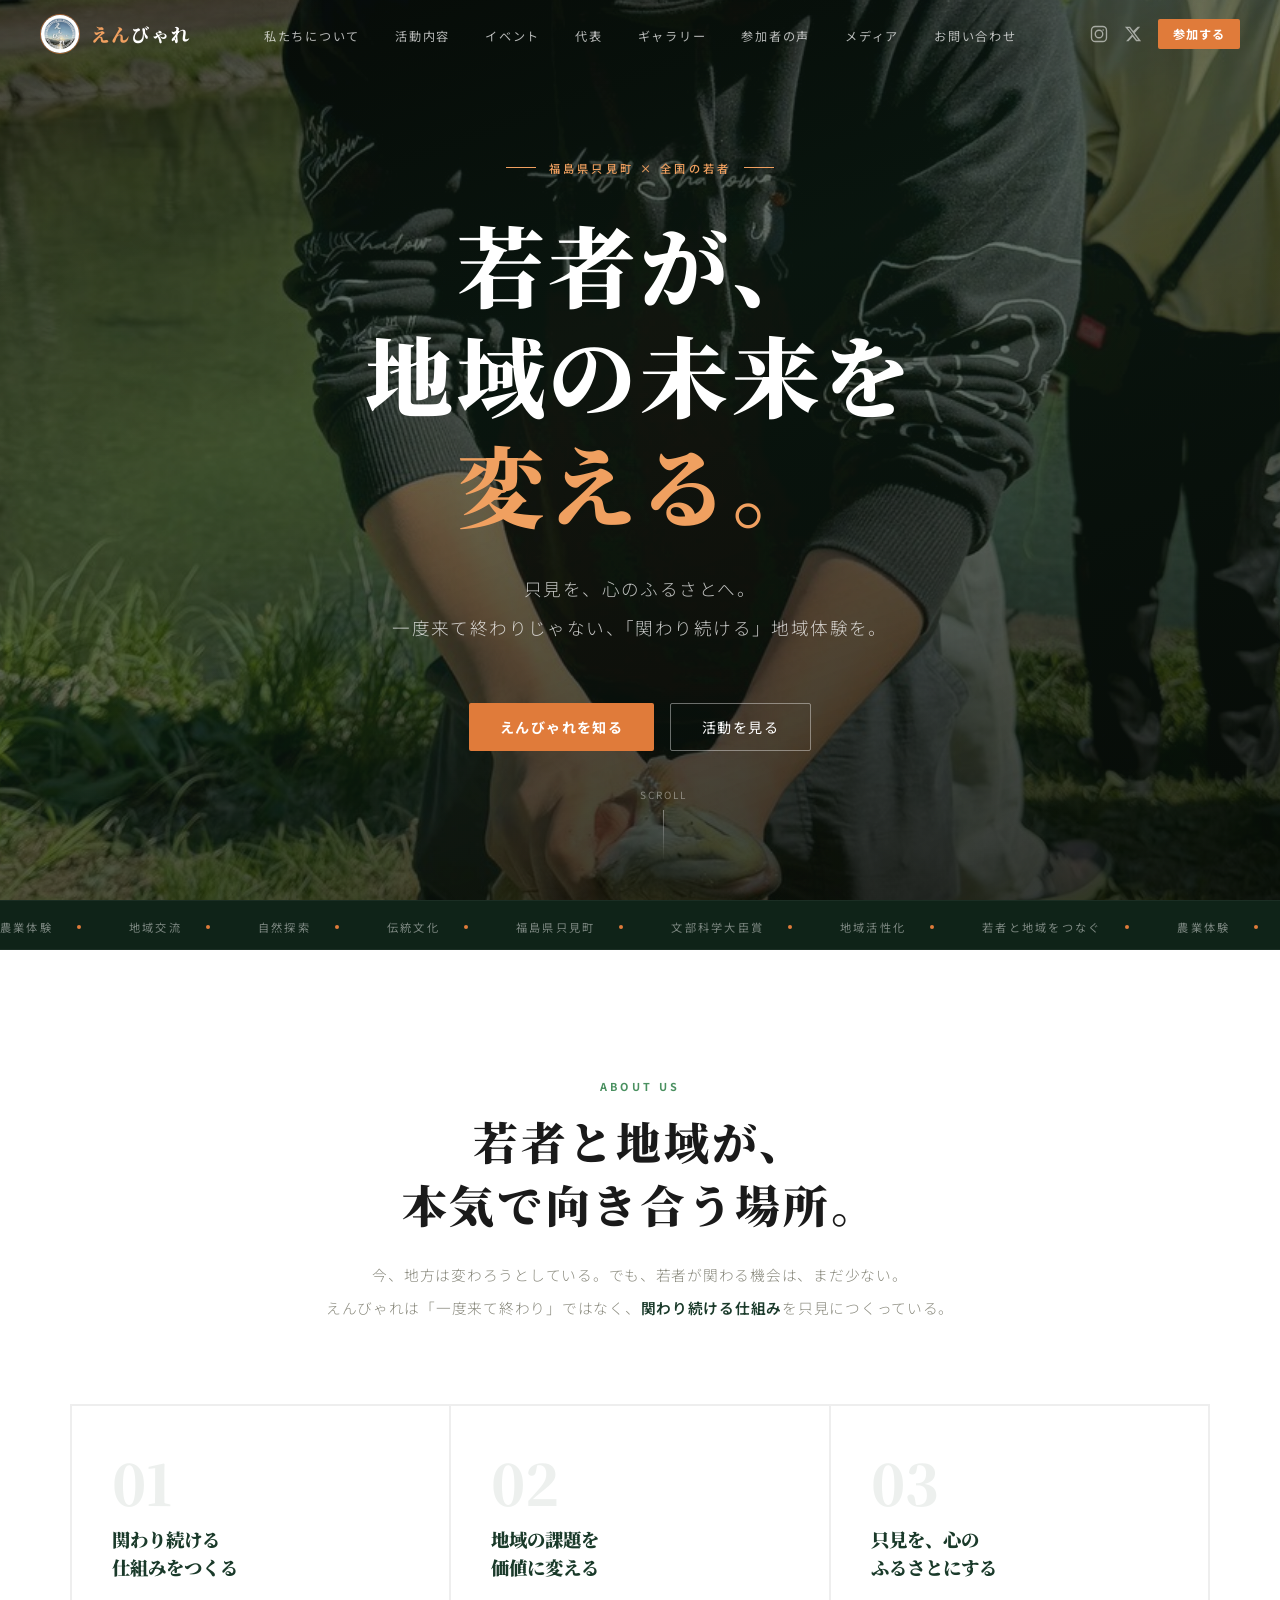
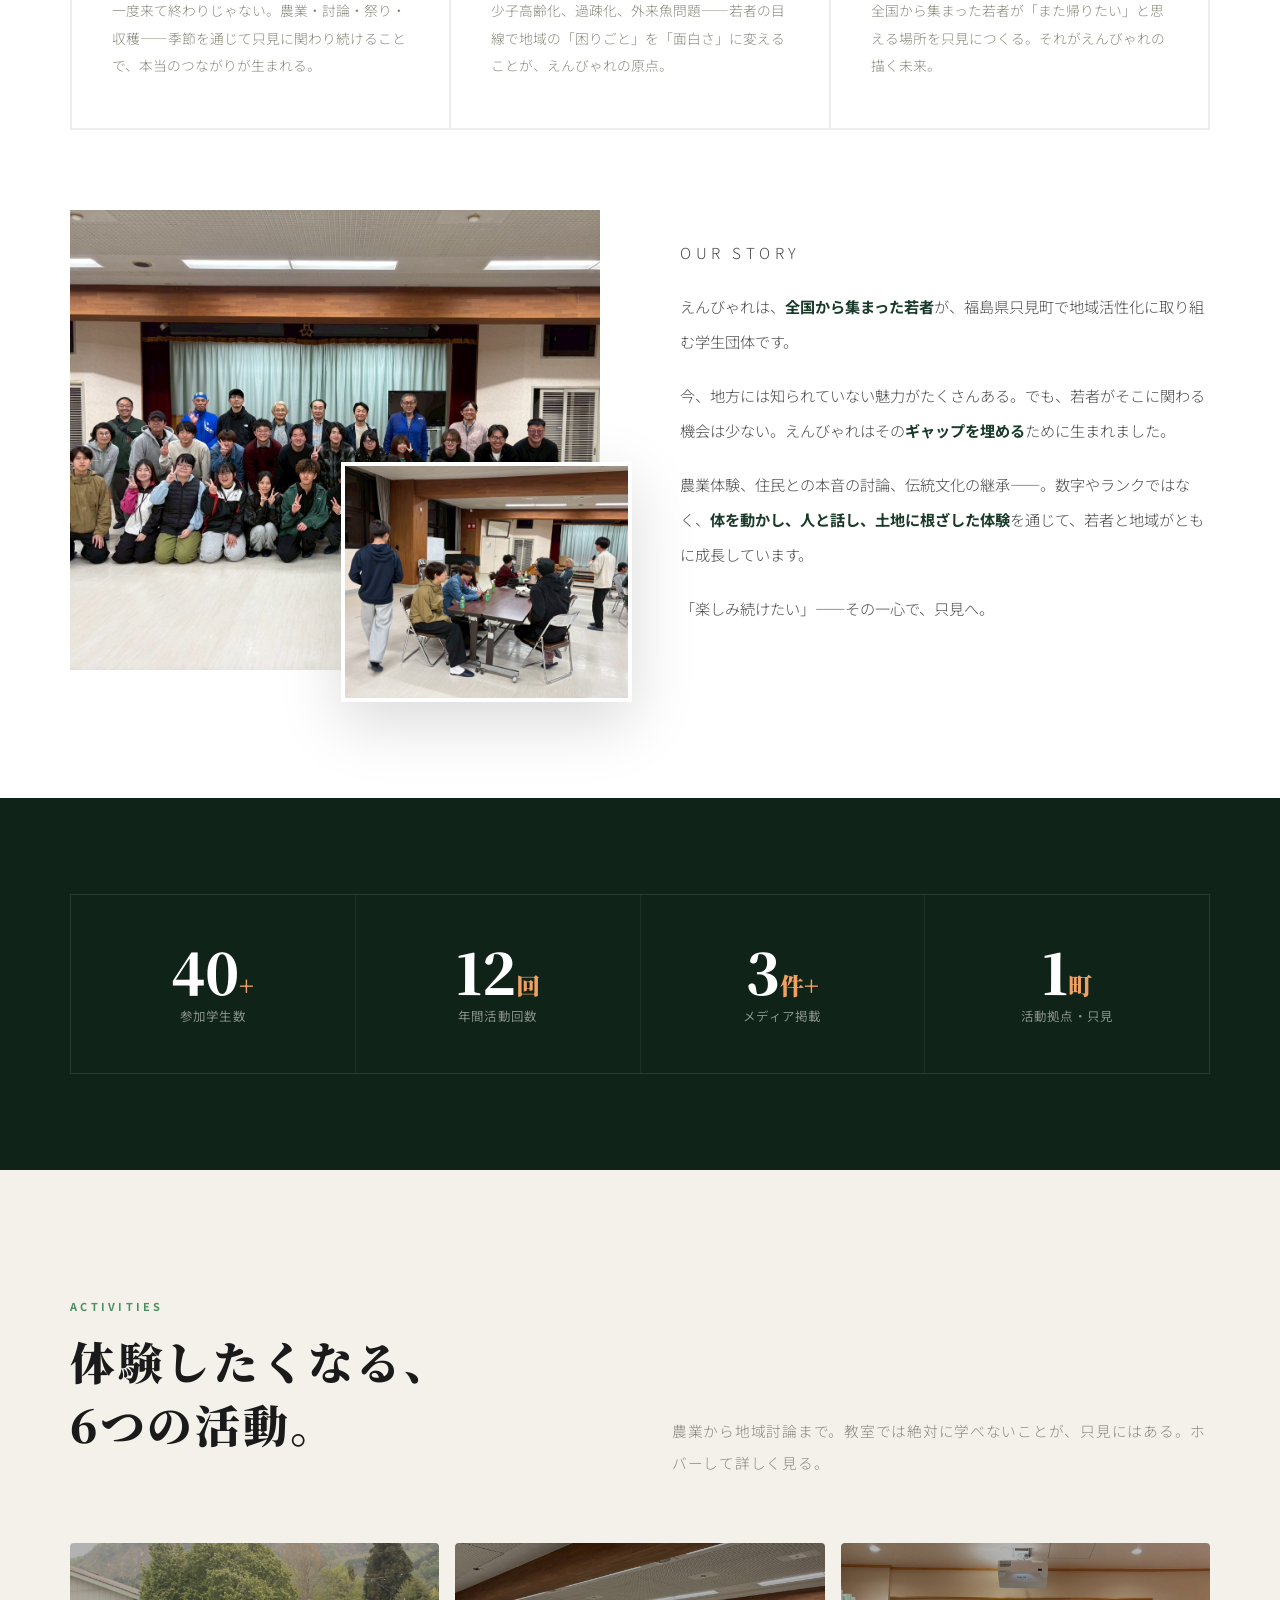
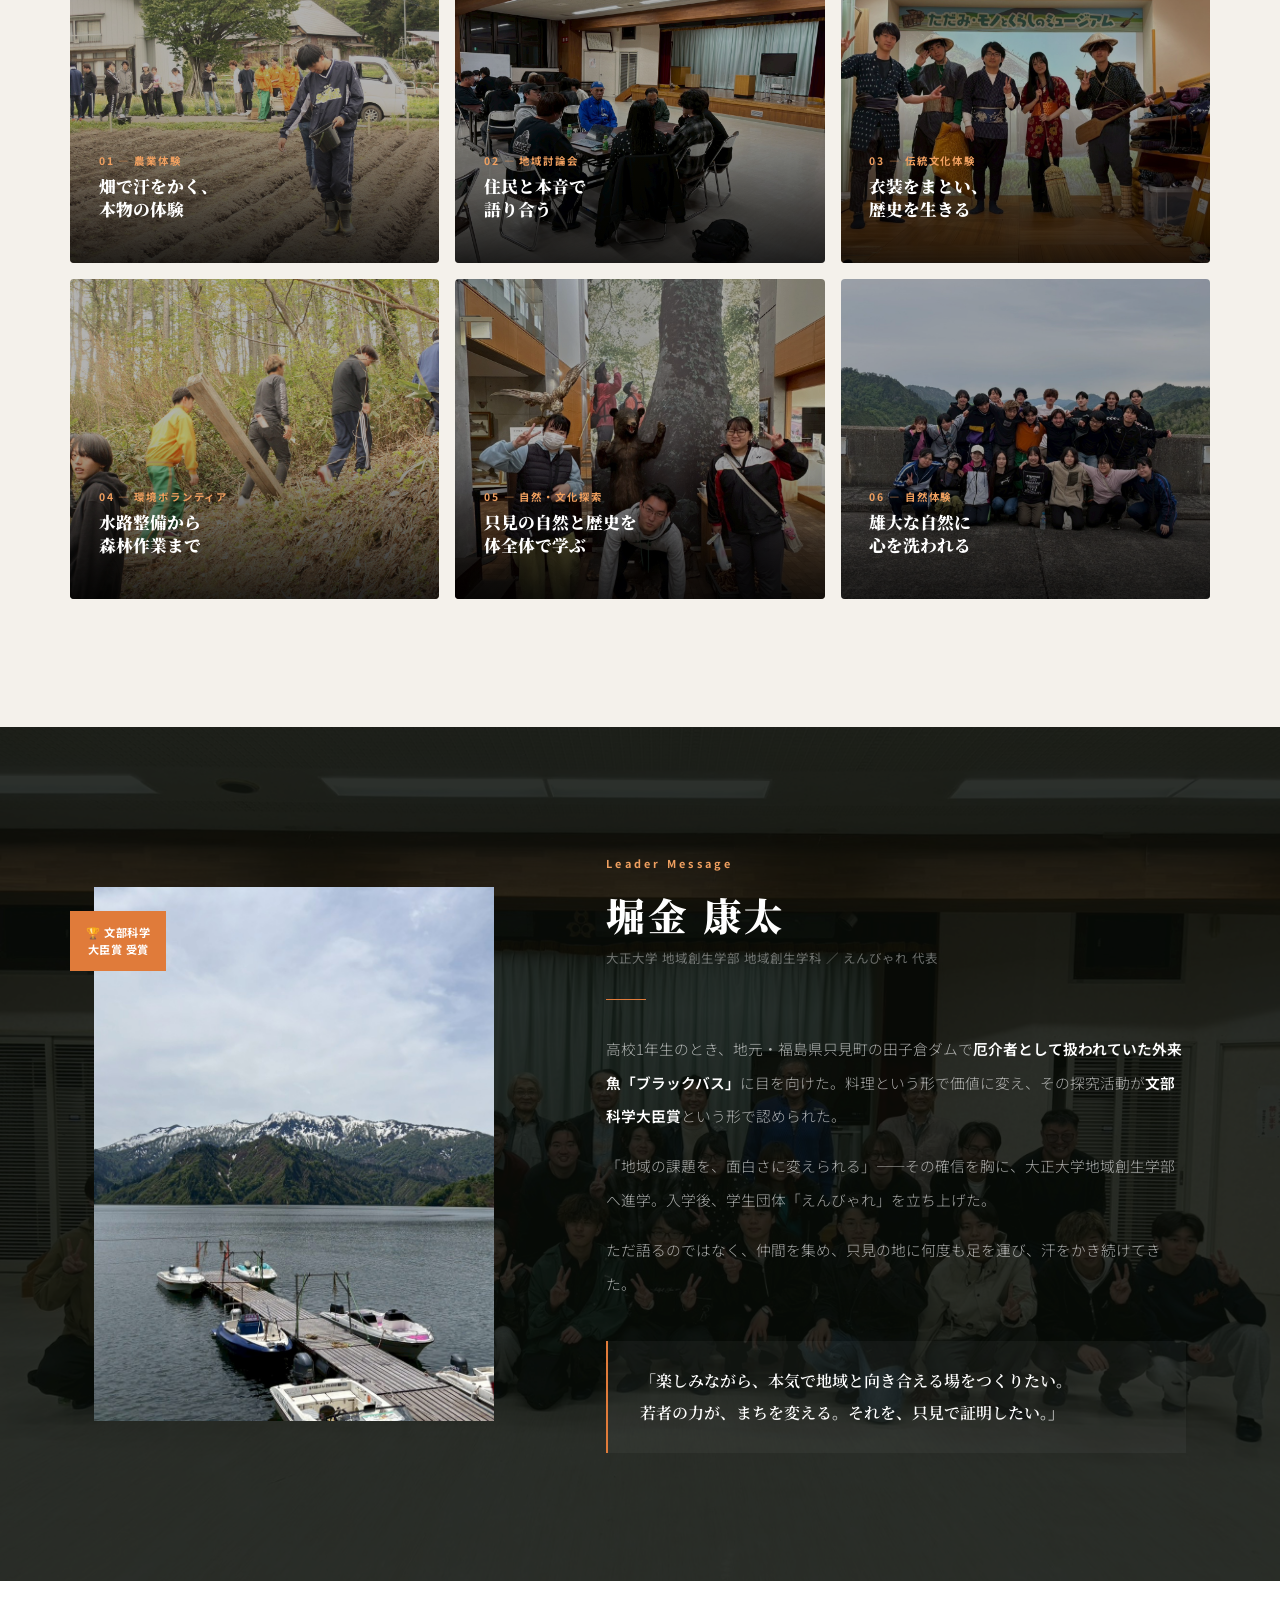
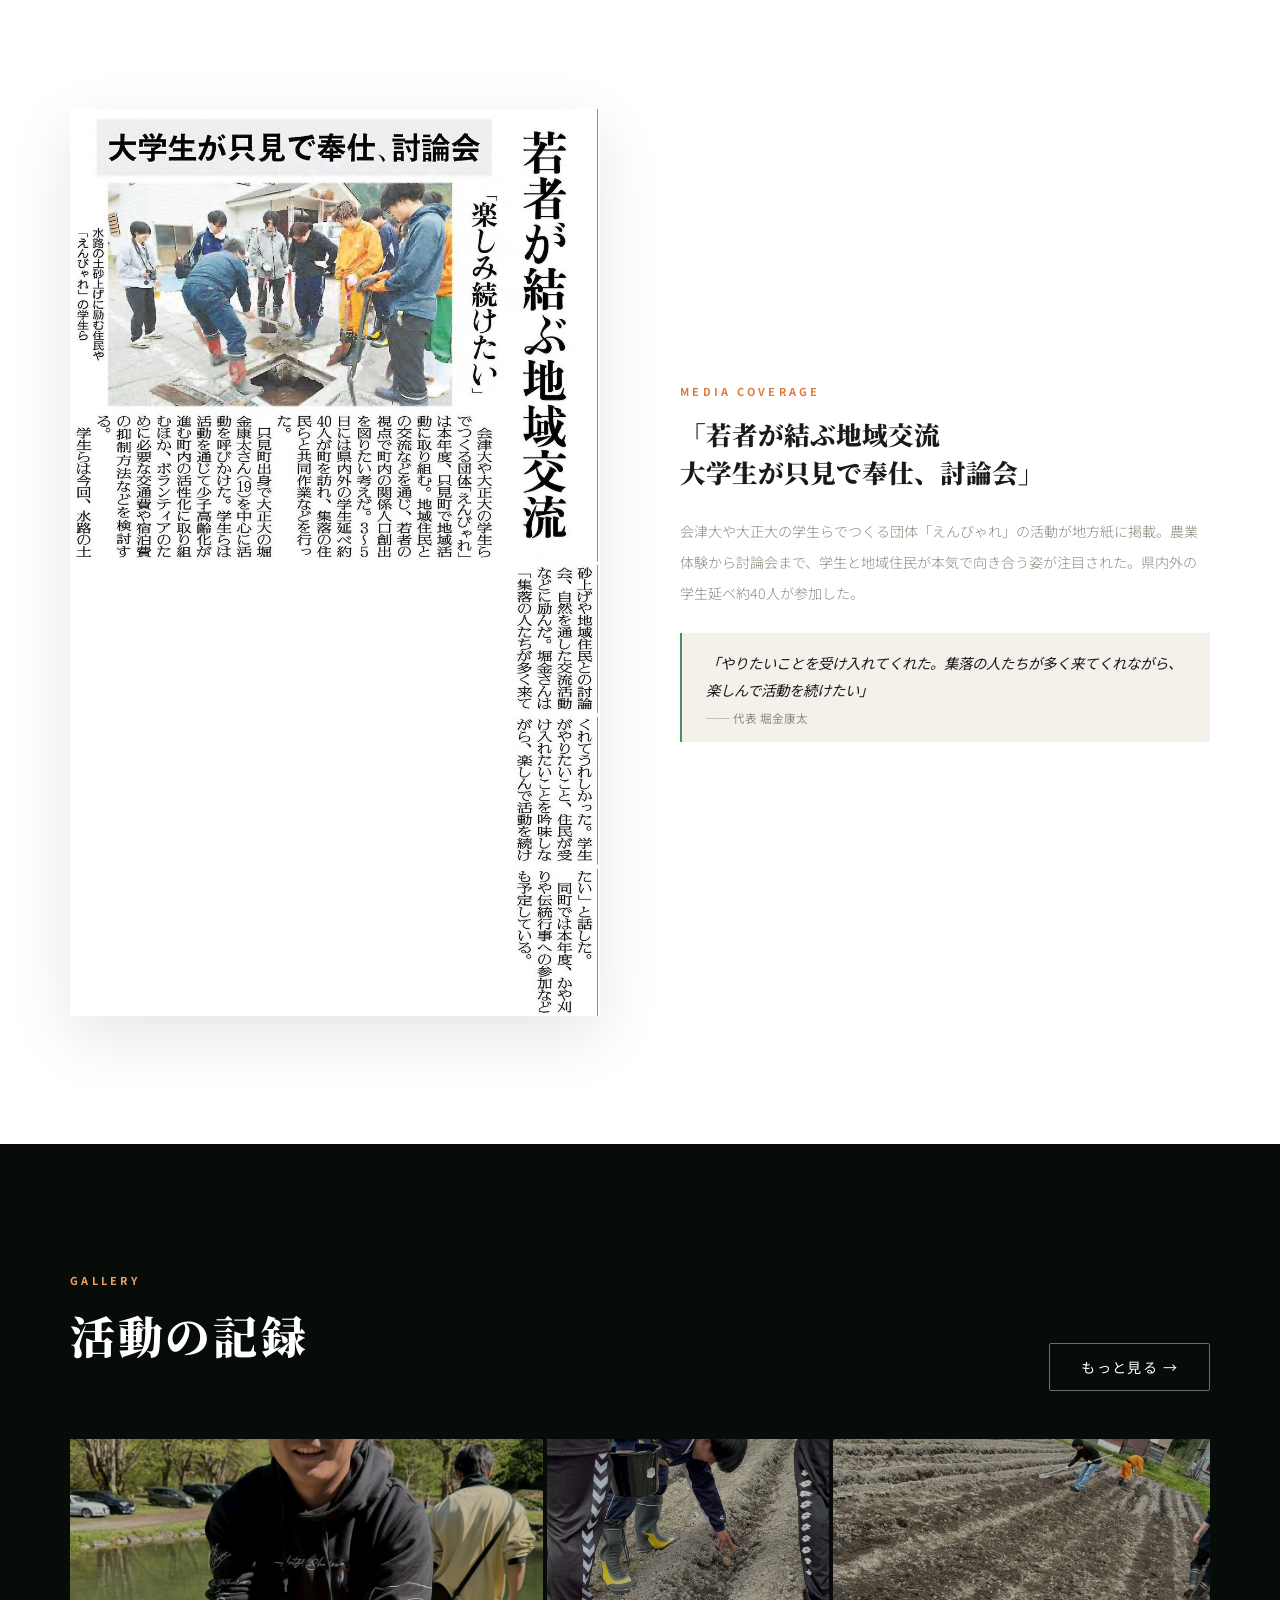
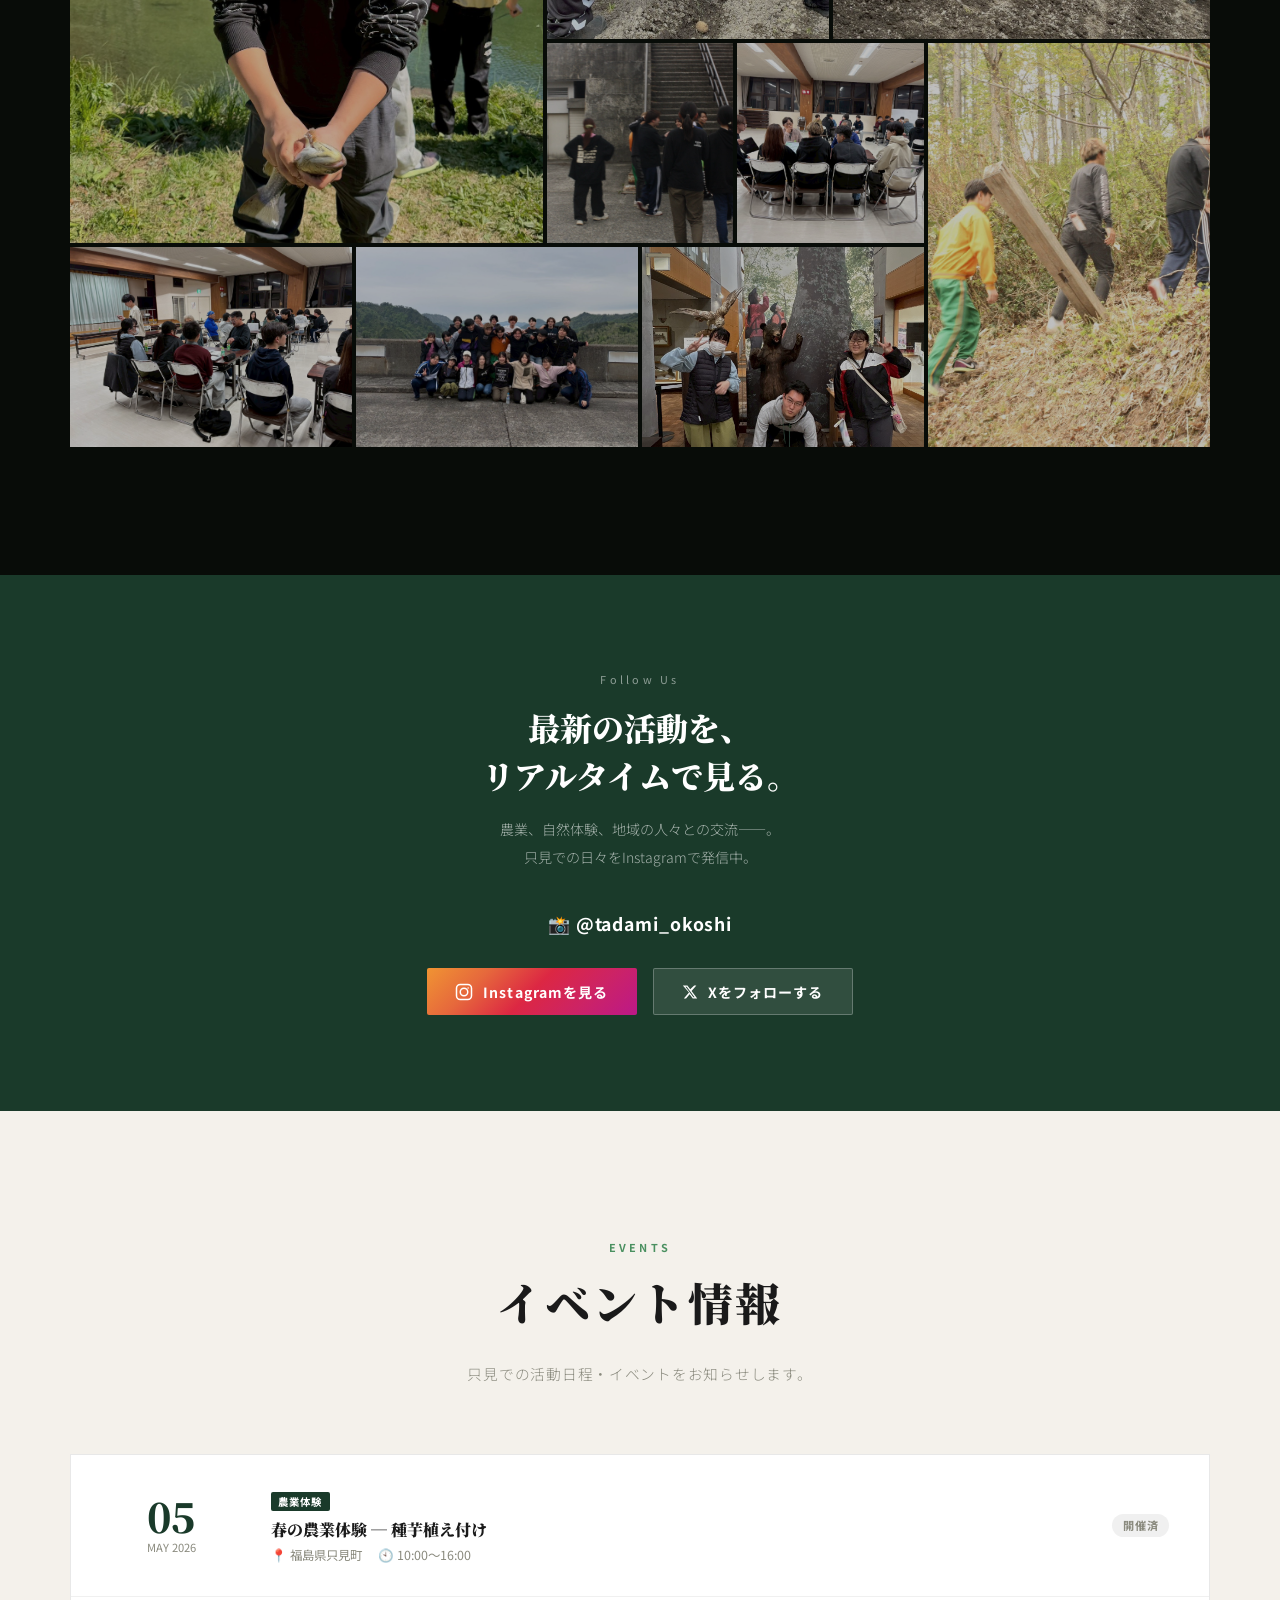
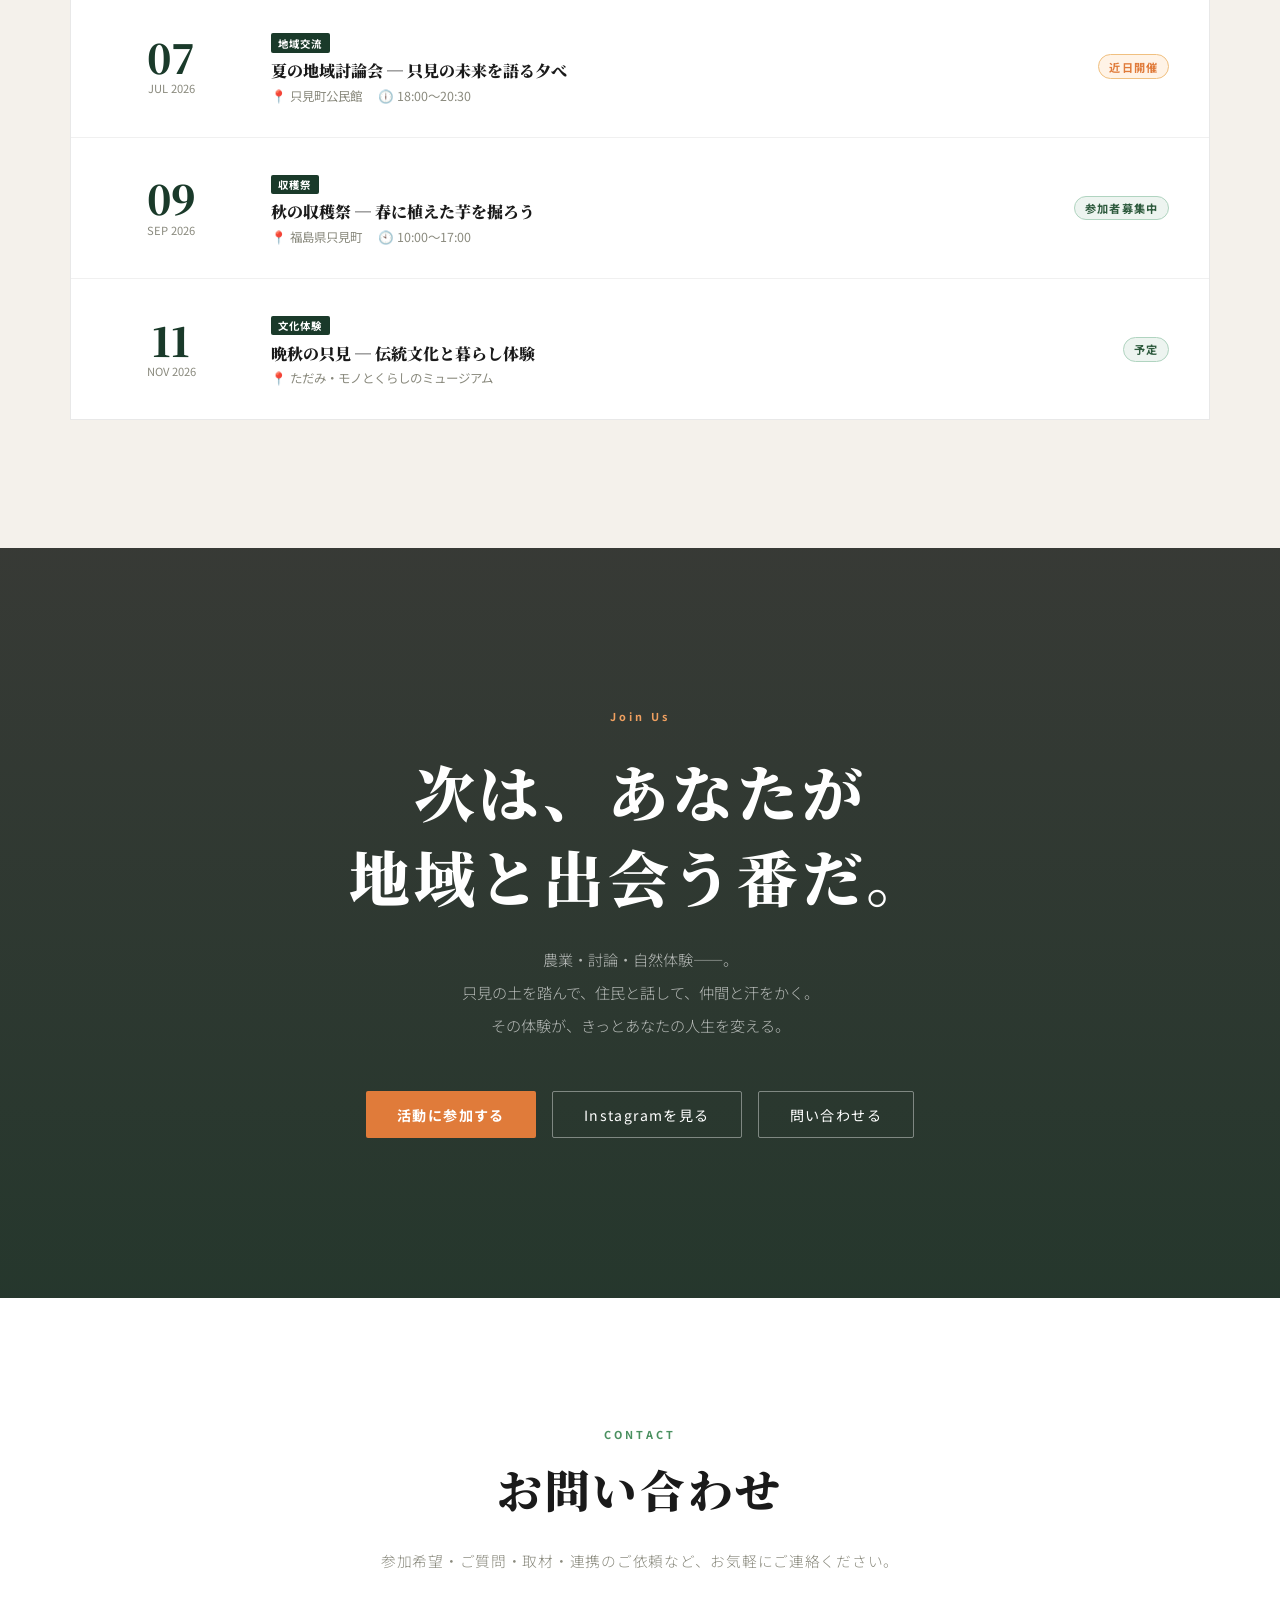
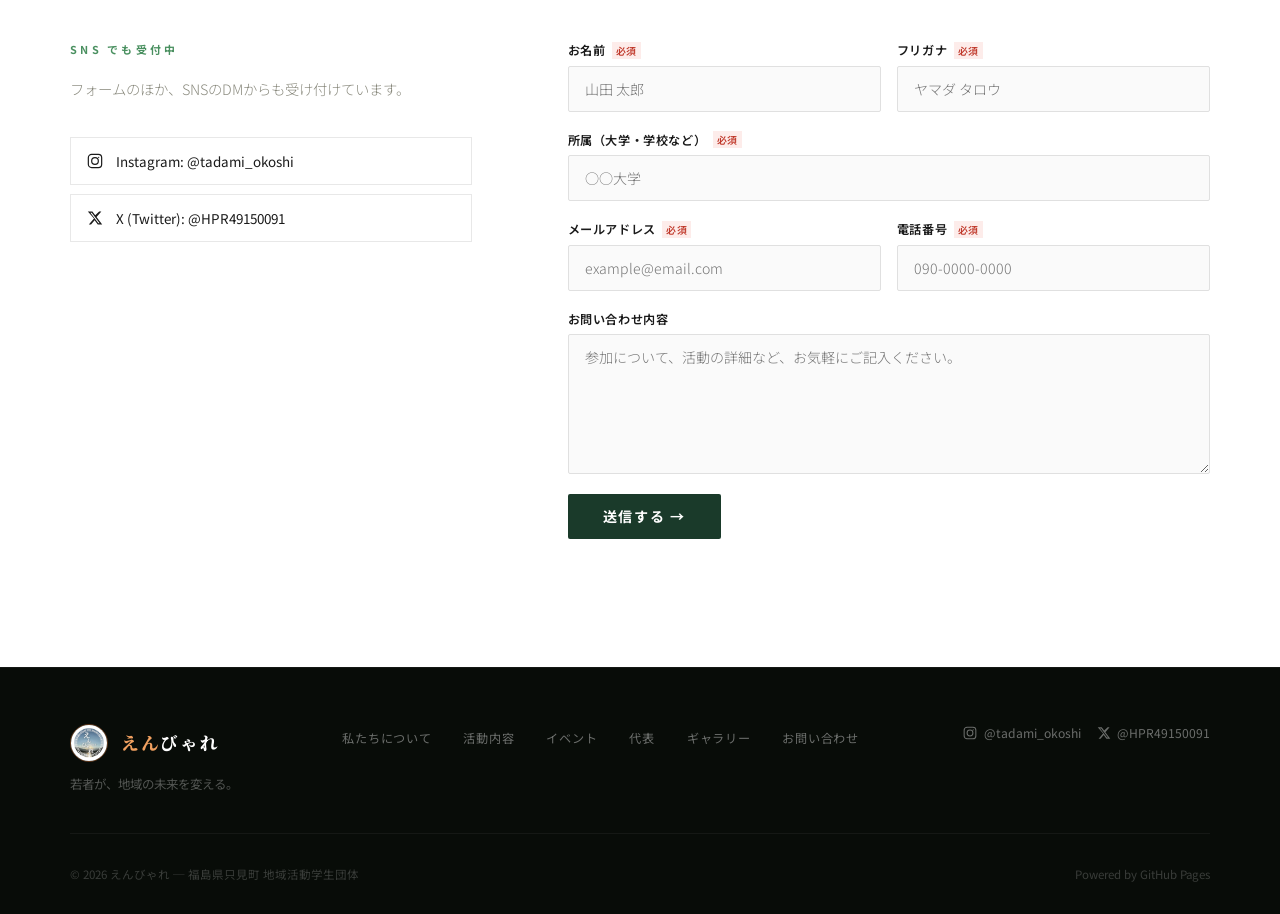
==== index.html @ 688c21b3 "メディアページ追加・活動内容4を13番に変更" ====
<!DOCTYPE html>
<html lang="ja">
<head>
  <meta charset="UTF-8">
  <meta name="viewport" content="width=device-width, initial-scale=1.0">
  <meta name="description" content="えんびゃれ ─ 福島県只見町を舞台に、全国の若者が地域の未来を本気でつくる学生団体。農業体験・地域交流・自然探索。">
  <title>えんびゃれ ─ 若者が、地域の未来を変える。</title>
  <link rel="preconnect" href="https://fonts.googleapis.com">
  <link rel="preconnect" href="https://fonts.gstatic.com" crossorigin>
  <link href="https://fonts.googleapis.com/css2?family=Noto+Serif+JP:wght@400;600;900&family=Noto+Sans+JP:wght@300;400;500;700&display=swap" rel="stylesheet">
  <style>
    *, *::before, *::after { box-sizing: border-box; margin: 0; padding: 0; }

    :root {
      --forest:    #0f2318;
      --green:     #1a3a2a;
      --green-mid: #2d5a3d;
      --green-bright: #4a9060;
      --sunset:    #e07b3a;
      --sunset-light: #f0a060;
      --black:     #080c08;
      --offwhite:  #f4f1eb;
      --white:     #ffffff;
      --ink:       #1a1a1a;
      --muted:     #8a8a7e;
      --border:    rgba(255,255,255,0.1);
    }

    html {
      scroll-behavior: smooth;
      overflow-x: hidden;
    }

    body {
      font-family: 'Noto Sans JP', sans-serif;
      background: var(--offwhite);
      color: var(--ink);
      overflow-x: hidden;
      -webkit-font-smoothing: antialiased;
    }

    ::selection { background: var(--sunset); color: var(--white); }

    /* ── FADE-IN ANIMATIONS ── */
    .reveal {
      opacity: 0;
      transform: translateY(40px);
      transition: opacity 0.8s ease, transform 0.8s ease;
    }

    .reveal.visible {
      opacity: 1;
      transform: translateY(0);
    }

    .reveal-left {
      opacity: 0;
      transform: translateX(-30px);
      transition: opacity 0.9s ease, transform 0.9s ease;
    }

    .reveal-left.visible {
      opacity: 1;
      transform: translateX(0);
    }

    .reveal-right {
      opacity: 0;
      transform: translateX(30px);
      transition: opacity 0.9s ease, transform 0.9s ease;
    }

    .reveal-right.visible {
      opacity: 1;
      transform: translateX(0);
    }

    .delay-1 { transition-delay: 0.1s; }
    .delay-2 { transition-delay: 0.2s; }
    .delay-3 { transition-delay: 0.3s; }
    .delay-4 { transition-delay: 0.4s; }
    .delay-5 { transition-delay: 0.5s; }
    .delay-6 { transition-delay: 0.6s; }

    /* ── NAV ── */
    nav {
      position: fixed;
      top: 0; left: 0; right: 0;
      z-index: 500;
      height: 68px;
      display: flex;
      align-items: center;
      justify-content: space-between;
      padding: 0 2.5rem;
      transition: background 0.4s, backdrop-filter 0.4s;
    }

    nav.scrolled {
      background: rgba(8,12,8,0.92);
      backdrop-filter: blur(20px);
      border-bottom: 1px solid rgba(255,255,255,0.06);
    }

    .nav-brand {
      display: flex;
      align-items: center;
      gap: 0.7rem;
      text-decoration: none;
    }

    .nav-logo-img {
      width: 40px; height: 40px;
      border-radius: 50%;
      object-fit: cover;
      border: 1.5px solid rgba(224,123,58,0.6);
    }

    .nav-brand-name {
      font-family: 'Noto Serif JP', serif;
      font-size: 1.15rem;
      font-weight: 900;
      color: var(--white);
      letter-spacing: 0.1em;
    }

    .nav-brand-name span { color: var(--sunset-light); }

    .nav-menu {
      display: flex;
      gap: 2.2rem;
      list-style: none;
    }

    .nav-menu a {
      font-size: 0.76rem;
      font-weight: 400;
      letter-spacing: 0.14em;
      color: rgba(255,255,255,0.7);
      text-decoration: none;
      transition: color 0.2s;
    }

    .nav-menu a:hover { color: var(--white); }

    .nav-right {
      display: flex;
      align-items: center;
      gap: 1rem;
    }

    .nav-social {
      display: flex;
      align-items: center;
      color: rgba(255,255,255,0.55);
      text-decoration: none;
      transition: color 0.2s;
    }

    .nav-social:hover { color: var(--sunset-light); }
    .nav-social svg { width: 18px; height: 18px; }

    .nav-cta {
      padding: 0.5em 1.2em;
      background: var(--sunset);
      color: var(--white);
      font-size: 0.76rem;
      font-weight: 700;
      letter-spacing: 0.1em;
      text-decoration: none;
      border-radius: 2px;
      transition: background 0.2s;
    }

    .nav-cta:hover { background: var(--sunset-light); }

    /* ── HERO ── */
    .hero {
      position: relative;
      height: 100svh;
      min-height: 700px;
      display: flex;
      align-items: center;
      justify-content: center;
      overflow: hidden;
    }

    .hero-parallax {
      position: absolute;
      inset: -15%;
      background-image: url('images/17.jpg');
      background-size: cover;
      background-position: center;
      will-change: transform;
    }

    .hero-overlay {
      position: absolute;
      inset: 0;
      background: linear-gradient(
        160deg,
        rgba(8,12,8,0.75) 0%,
        rgba(15,35,24,0.6) 40%,
        rgba(8,12,8,0.85) 100%
      );
    }

    .hero-content {
      position: relative;
      z-index: 2;
      text-align: center;
      padding: 0 1.5rem;
      max-width: 900px;
    }

    .hero-eyebrow {
      display: inline-flex;
      align-items: center;
      gap: 0.8rem;
      font-size: 0.7rem;
      font-weight: 500;
      letter-spacing: 0.28em;
      color: var(--sunset-light);
      margin-bottom: 2rem;
      opacity: 0;
      animation: fadeDown 1s ease 0.3s forwards;
    }

    .hero-eyebrow::before, .hero-eyebrow::after {
      content: '';
      width: 30px; height: 1px;
      background: var(--sunset-light);
    }

    .hero-title {
      font-family: 'Noto Serif JP', serif;
      font-size: clamp(2.8rem, 7vw, 5.5rem);
      font-weight: 900;
      color: var(--white);
      line-height: 1.25;
      letter-spacing: 0.04em;
      margin-bottom: 2rem;
      opacity: 0;
      animation: fadeUp 1s ease 0.6s forwards;
    }

    .hero-title .accent {
      color: var(--sunset-light);
      display: block;
    }

    .hero-sub {
      font-size: clamp(0.95rem, 2vw, 1.1rem);
      font-weight: 300;
      color: rgba(255,255,255,0.75);
      line-height: 2.2;
      letter-spacing: 0.08em;
      margin-bottom: 3.5rem;
      opacity: 0;
      animation: fadeUp 1s ease 0.9s forwards;
    }

    .hero-btns {
      display: flex;
      gap: 1rem;
      justify-content: center;
      flex-wrap: wrap;
      opacity: 0;
      animation: fadeUp 1s ease 1.1s forwards;
    }

    .btn-primary {
      display: inline-flex;
      align-items: center;
      gap: 0.5rem;
      padding: 0.9em 2.2em;
      background: var(--sunset);
      color: var(--white);
      font-family: 'Noto Sans JP', sans-serif;
      font-size: 0.88rem;
      font-weight: 700;
      letter-spacing: 0.1em;
      text-decoration: none;
      border-radius: 2px;
      transition: all 0.25s;
    }

    .btn-primary:hover {
      background: var(--sunset-light);
      transform: translateY(-3px);
      box-shadow: 0 8px 30px rgba(224,123,58,0.4);
    }

    .btn-ghost {
      display: inline-flex;
      align-items: center;
      gap: 0.5rem;
      padding: 0.9em 2.2em;
      border: 1px solid rgba(255,255,255,0.4);
      color: var(--white);
      font-family: 'Noto Sans JP', sans-serif;
      font-size: 0.88rem;
      font-weight: 400;
      letter-spacing: 0.1em;
      text-decoration: none;
      border-radius: 2px;
      transition: all 0.25s;
    }

    .btn-ghost:hover {
      border-color: var(--white);
      background: rgba(255,255,255,0.08);
      transform: translateY(-3px);
    }

    .hero-scroll-hint {
      position: absolute;
      bottom: 2.5rem;
      left: 50%;
      transform: translateX(-50%);
      display: flex;
      flex-direction: column;
      align-items: center;
      gap: 0.5rem;
      color: rgba(255,255,255,0.4);
      font-size: 0.62rem;
      letter-spacing: 0.2em;
      opacity: 0;
      animation: fadeUp 1s ease 1.5s forwards;
    }

    .scroll-line {
      width: 1px;
      height: 50px;
      background: linear-gradient(to bottom, rgba(255,255,255,0.4), transparent);
      animation: scrollAnim 2s ease-in-out infinite;
    }

    @keyframes fadeUp {
      from { opacity: 0; transform: translateY(20px); }
      to { opacity: 1; transform: translateY(0); }
    }

    @keyframes fadeDown {
      from { opacity: 0; transform: translateY(-10px); }
      to { opacity: 1; transform: translateY(0); }
    }

    @keyframes scrollAnim {
      0%, 100% { opacity: 0.3; transform: scaleY(0.8); }
      50% { opacity: 1; transform: scaleY(1); }
    }

    /* ── TICKER ── */
    .ticker {
      background: var(--forest);
      border-top: 1px solid rgba(255,255,255,0.05);
      border-bottom: 1px solid rgba(255,255,255,0.05);
      padding: 0.75rem 0;
      overflow: hidden;
      white-space: nowrap;
    }

    .ticker-track {
      display: inline-flex;
      gap: 3rem;
      animation: ticker 30s linear infinite;
    }

    .ticker-item {
      font-size: 0.7rem;
      letter-spacing: 0.2em;
      text-transform: uppercase;
      color: rgba(255,255,255,0.45);
      display: inline-flex;
      align-items: center;
      gap: 1.5rem;
    }

    .ticker-item .dot {
      width: 4px; height: 4px;
      border-radius: 50%;
      background: var(--sunset);
    }

    @keyframes ticker {
      from { transform: translateX(0); }
      to { transform: translateX(-50%); }
    }

    /* ── SECTIONS ── */
    .sec { padding: 8rem 1.5rem; overflow-x: clip; }
    .inner { max-width: 1140px; margin: 0 auto; }

    /* ── ABOUT ── */
    #about { background: var(--white); }

    .about-header {
      text-align: center;
      max-width: 700px;
      margin: 0 auto 5rem;
    }

    .sec-label {
      font-size: 0.68rem;
      font-weight: 700;
      letter-spacing: 0.3em;
      text-transform: uppercase;
      color: var(--green-bright);
      margin-bottom: 1rem;
    }

    .sec-title {
      font-family: 'Noto Serif JP', serif;
      font-size: clamp(1.8rem, 3.5vw, 2.8rem);
      font-weight: 900;
      color: var(--ink);
      line-height: 1.4;
      letter-spacing: 0.06em;
      margin-bottom: 1.5rem;
    }

    .sec-lead {
      font-size: 0.92rem;
      font-weight: 300;
      color: var(--muted);
      line-height: 2.2;
      letter-spacing: 0.05em;
    }

    .about-pillars {
      display: grid;
      grid-template-columns: repeat(3, 1fr);
      gap: 2px;
      background: #eee;
      border: 2px solid #eee;
      margin-bottom: 5rem;
    }

    .pillar {
      background: var(--white);
      padding: 3rem 2.5rem;
      transition: background 0.3s;
    }

    .pillar:hover { background: #fafafa; }

    .pillar-num {
      font-size: 3.5rem;
      font-weight: 900;
      color: rgba(26,58,42,0.08);
      line-height: 1;
      margin-bottom: 1rem;
      font-family: 'Noto Serif JP', serif;
    }

    .pillar-title {
      font-family: 'Noto Serif JP', serif;
      font-size: 1.15rem;
      font-weight: 900;
      color: var(--green);
      margin-bottom: 1rem;
      line-height: 1.5;
    }

    .pillar-body {
      font-size: 0.86rem;
      font-weight: 300;
      color: var(--muted);
      line-height: 2;
    }

    .about-story {
      display: grid;
      grid-template-columns: 1fr 1fr;
      gap: 5rem;
      align-items: center;
    }

    .about-img-wrap {
      position: relative;
    }

    .about-img-main {
      width: 100%;
      height: 460px;
      object-fit: cover;
      display: block;
    }

    .about-img-sub {
      position: absolute;
      bottom: -2rem;
      right: -2rem;
      width: 55%;
      height: 240px;
      object-fit: cover;
      border: 4px solid var(--white);
      box-shadow: 0 20px 60px rgba(0,0,0,0.15);
    }

    .about-text {}

    .about-text p {
      font-size: 0.95rem;
      font-weight: 300;
      color: #4a4a4a;
      line-height: 2.3;
      margin-bottom: 1.2rem;
    }

    .about-text p strong {
      font-weight: 700;
      color: var(--green);
    }

    /* ── STATS ── */
    .stats-section {
      background: var(--forest);
      padding: 6rem 1.5rem;
    }

    .stats-grid {
      max-width: 1140px;
      margin: 0 auto;
      display: grid;
      grid-template-columns: repeat(4, 1fr);
      gap: 1px;
      background: rgba(255,255,255,0.06);
      border: 1px solid rgba(255,255,255,0.06);
    }

    .stat-item {
      background: var(--forest);
      padding: 3rem 2rem;
      text-align: center;
      transition: background 0.3s;
    }

    .stat-item:hover { background: var(--green); }

    .stat-num {
      font-family: 'Noto Serif JP', serif;
      font-size: 3.5rem;
      font-weight: 900;
      color: var(--white);
      line-height: 1;
      margin-bottom: 0.5rem;
    }

    .stat-num .unit {
      font-size: 1.5rem;
      color: var(--sunset-light);
    }

    .stat-label {
      font-size: 0.78rem;
      color: rgba(255,255,255,0.5);
      letter-spacing: 0.1em;
    }

    /* ── ACTIVITIES ── */
    #activities { background: var(--offwhite); }

    .act-header {
      display: grid;
      grid-template-columns: 1fr 1fr;
      gap: 4rem;
      align-items: end;
      margin-bottom: 4rem;
    }

    .act-grid {
      display: grid;
      grid-template-columns: repeat(3, 1fr);
      gap: 1rem;
    }

    .act-card {
      position: relative;
      height: 320px;
      overflow: hidden;
      cursor: pointer;
      border-radius: 4px;
    }

    .act-card img {
      width: 100%; height: 100%;
      object-fit: cover;
      transition: transform 0.6s ease;
      filter: brightness(0.7);
    }

    .act-card:hover img {
      transform: scale(1.08);
      filter: brightness(0.5);
    }

    .act-card-overlay {
      position: absolute;
      inset: 0;
      background: linear-gradient(to top, rgba(0,0,0,0.8) 0%, transparent 50%);
      display: flex;
      flex-direction: column;
      justify-content: flex-end;
      padding: 1.8rem;
    }

    .act-card-tag {
      font-size: 0.65rem;
      font-weight: 700;
      letter-spacing: 0.18em;
      color: var(--sunset-light);
      margin-bottom: 0.4rem;
    }

    .act-card-title {
      font-family: 'Noto Serif JP', serif;
      font-size: 1.05rem;
      font-weight: 900;
      color: var(--white);
      line-height: 1.4;
    }

    .act-card-desc {
      font-size: 0.82rem;
      font-weight: 300;
      color: rgba(255,255,255,0.8);
      line-height: 1.8;
      margin-top: 0.8rem;
      max-height: 0;
      overflow: hidden;
      transition: max-height 0.4s ease, margin 0.4s ease;
    }

    .act-card:hover .act-card-desc {
      max-height: 100px;
    }

    /* ── LEADER ── */
    .leader-section {
      background: var(--black);
      position: relative;
      overflow: hidden;
    }

    .leader-bg {
      position: absolute;
      inset: 0;
      background-image: url('images/7.jpg');
      background-size: cover;
      background-position: center;
      opacity: 0.15;
    }

    .leader-inner {
      position: relative;
      z-index: 2;
      max-width: 1140px;
      margin: 0 auto;
      padding: 8rem 1.5rem;
      display: grid;
      grid-template-columns: 400px 1fr;
      gap: 7rem;
      align-items: center;
    }

    .leader-photo-frame {
      position: relative;
    }

    .leader-photo {
      width: 100%;
      aspect-ratio: 3/4;
      object-fit: cover;
      object-position: center top;
      display: block;
    }

    .leader-photo-accent {
      position: absolute;
      bottom: -1rem;
      right: -1rem;
      width: calc(100% - 2rem);
      height: calc(100% - 2rem);
      border: 1px solid var(--sunset);
      pointer-events: none;
      top: 1rem;
      left: 1rem;
      z-index: -1;
    }

    .leader-award-badge {
      position: absolute;
      top: 1.5rem;
      left: -1.5rem;
      background: var(--sunset);
      color: var(--white);
      padding: 0.8rem 1rem;
      font-size: 0.7rem;
      font-weight: 700;
      letter-spacing: 0.05em;
      line-height: 1.5;
      text-align: center;
    }

    .leader-content {}

    .leader-label {
      font-size: 0.68rem;
      font-weight: 700;
      letter-spacing: 0.3em;
      color: var(--sunset-light);
      margin-bottom: 1rem;
    }

    .leader-name {
      font-family: 'Noto Serif JP', serif;
      font-size: 2.4rem;
      font-weight: 900;
      color: var(--white);
      letter-spacing: 0.1em;
      margin-bottom: 0.4rem;
    }

    .leader-role {
      font-size: 0.78rem;
      color: rgba(255,255,255,0.4);
      letter-spacing: 0.08em;
      margin-bottom: 2rem;
    }

    .leader-divider {
      width: 40px;
      height: 1px;
      background: var(--sunset);
      margin-bottom: 2rem;
    }

    .leader-bio p {
      font-size: 0.92rem;
      font-weight: 300;
      color: rgba(255,255,255,0.65);
      line-height: 2.3;
      margin-bottom: 1rem;
    }

    .leader-bio strong { color: var(--white); font-weight: 600; }

    .leader-quote {
      margin-top: 2.5rem;
      padding: 1.5rem 2rem;
      border-left: 2px solid var(--sunset);
      background: rgba(255,255,255,0.04);
    }

    .leader-quote p {
      font-family: 'Noto Serif JP', serif;
      font-size: 1rem;
      color: var(--white);
      line-height: 2;
      font-weight: 600;
    }

    /* ── MEDIA ── */
    #media { background: var(--white); }

    .media-grid {
      display: grid;
      grid-template-columns: 1fr 1fr;
      gap: 5rem;
      align-items: center;
    }

    .media-img {
      width: 100%;
      display: block;
      box-shadow: 0 20px 60px rgba(0,0,0,0.1);
    }

    .media-label { color: var(--sunset); }

    .media-headline {
      font-family: 'Noto Serif JP', serif;
      font-size: 1.6rem;
      font-weight: 900;
      color: var(--ink);
      line-height: 1.5;
      margin: 1rem 0 1.5rem;
    }

    .media-body {
      font-size: 0.88rem;
      font-weight: 300;
      color: var(--muted);
      line-height: 2.2;
      margin-bottom: 1.5rem;
    }

    .media-pullquote {
      border-left: 2px solid var(--green-bright);
      padding: 1rem 1.5rem;
      background: var(--offwhite);
    }

    .media-pullquote p {
      font-size: 0.9rem;
      color: var(--ink);
      line-height: 1.9;
      font-style: italic;
    }

    .media-pullquote cite {
      font-size: 0.72rem;
      color: var(--muted);
      display: block;
      margin-top: 0.4rem;
      font-style: normal;
    }

    /* ── GALLERY ── */
    .gallery-section { background: var(--black); padding: 8rem 1.5rem; }

    .gallery-head {
      max-width: 1140px;
      margin: 0 auto 3rem;
      display: flex;
      align-items: flex-end;
      justify-content: space-between;
      gap: 2rem;
    }

    .gallery-head .sec-title { color: var(--white); }
    .gallery-head .sec-label { color: var(--sunset-light); }

    .gallery-grid {
      max-width: 1140px;
      margin: 0 auto;
      display: grid;
      grid-template-columns: repeat(12, 1fr);
      grid-template-rows: 200px 200px 200px;
      gap: 4px;
    }

    .gp { overflow: hidden; position: relative; }

    .gp img {
      width: 100%; height: 100%;
      object-fit: cover;
      display: block;
      transition: transform 0.6s ease, filter 0.3s;
      filter: brightness(0.75) saturate(0.9);
    }

    .gp:hover img {
      transform: scale(1.07);
      filter: brightness(0.95) saturate(1.1);
    }

    .gp1 { grid-column: 1/6; grid-row: 1/3; }
    .gp2 { grid-column: 6/9; grid-row: 1/2; }
    .gp3 { grid-column: 9/13; grid-row: 1/2; }
    .gp4 { grid-column: 6/8; grid-row: 2/3; }
    .gp5 { grid-column: 8/10; grid-row: 2/3; }
    .gp6 { grid-column: 10/13; grid-row: 2/4; }
    .gp7 { grid-column: 1/4; grid-row: 3/4; }
    .gp8 { grid-column: 4/7; grid-row: 3/4; }
    .gp9 { grid-column: 7/10; grid-row: 3/4; }

    /* ── SNS ── */
    .sns-section {
      background: var(--green);
      padding: 6rem 1.5rem;
      text-align: center;
    }

    .sns-inner { max-width: 600px; margin: 0 auto; }

    .sns-label {
      font-size: 0.68rem;
      letter-spacing: 0.3em;
      color: rgba(255,255,255,0.5);
      margin-bottom: 1rem;
    }

    .sns-title {
      font-family: 'Noto Serif JP', serif;
      font-size: clamp(1.5rem, 3vw, 2rem);
      font-weight: 900;
      color: var(--white);
      line-height: 1.5;
      margin-bottom: 1rem;
    }

    .sns-sub {
      font-size: 0.88rem;
      font-weight: 300;
      color: rgba(255,255,255,0.6);
      line-height: 2;
      margin-bottom: 2.5rem;
    }

    .sns-handle {
      font-size: 1.1rem;
      font-weight: 700;
      color: var(--white);
      letter-spacing: 0.05em;
      margin-bottom: 2rem;
    }

    .sns-btns {
      display: flex;
      gap: 1rem;
      justify-content: center;
      flex-wrap: wrap;
    }

    .btn-insta {
      display: inline-flex;
      align-items: center;
      gap: 0.6rem;
      padding: 0.9em 2em;
      background: linear-gradient(135deg, #f09433, #e6683c, #dc2743, #cc2366, #bc1888);
      color: var(--white);
      font-size: 0.88rem;
      font-weight: 700;
      letter-spacing: 0.08em;
      text-decoration: none;
      border-radius: 2px;
      transition: all 0.25s;
    }

    .btn-insta:hover { transform: translateY(-3px); box-shadow: 0 8px 24px rgba(0,0,0,0.3); }
    .btn-insta svg { width: 18px; height: 18px; }

    .btn-x {
      display: inline-flex;
      align-items: center;
      gap: 0.6rem;
      padding: 0.9em 2em;
      background: rgba(255,255,255,0.1);
      border: 1px solid rgba(255,255,255,0.25);
      color: var(--white);
      font-size: 0.88rem;
      font-weight: 700;
      letter-spacing: 0.08em;
      text-decoration: none;
      border-radius: 2px;
      transition: all 0.25s;
    }

    .btn-x:hover { background: rgba(255,255,255,0.18); transform: translateY(-3px); }
    .btn-x svg { width: 16px; height: 16px; }

    /* ── EVENTS ── */
    #events { background: var(--offwhite); }

    .event-list {
      background: var(--white);
      border: 1px solid #e8e8e8;
    }

    .event-row {
      display: grid;
      grid-template-columns: 120px 1fr auto;
      align-items: center;
      gap: 2.5rem;
      padding: 2rem 2.5rem;
      border-bottom: 1px solid #f0f0f0;
      transition: background 0.2s;
    }

    .event-row:last-child { border-bottom: none; }
    .event-row:hover { background: #fafafa; }

    .event-date-block { text-align: center; }

    .event-day {
      font-family: 'Noto Serif JP', serif;
      font-size: 2.5rem;
      font-weight: 900;
      color: var(--green);
      line-height: 1;
    }

    .event-month-year {
      font-size: 0.7rem;
      color: var(--muted);
      margin-top: 0.2rem;
    }

    .event-info {}

    .event-tag-badge {
      display: inline-block;
      font-size: 0.65rem;
      font-weight: 700;
      letter-spacing: 0.1em;
      color: var(--white);
      background: var(--green);
      padding: 0.2em 0.7em;
      margin-bottom: 0.4rem;
      border-radius: 2px;
    }

    .event-name {
      font-family: 'Noto Serif JP', serif;
      font-size: 1rem;
      font-weight: 900;
      color: var(--ink);
      margin-bottom: 0.3rem;
    }

    .event-meta {
      font-size: 0.78rem;
      color: var(--muted);
      display: flex;
      gap: 1rem;
      flex-wrap: wrap;
    }

    .event-status {
      font-size: 0.7rem;
      font-weight: 700;
      letter-spacing: 0.1em;
      padding: 0.3em 0.9em;
      border-radius: 20px;
      white-space: nowrap;
    }

    .status-done { background: #f0f0f0; color: var(--muted); }
    .status-soon { background: #fff3e6; color: var(--sunset); border: 1px solid #f0c080; }
    .status-plan { background: #edf4f0; color: var(--green-mid); border: 1px solid #b0d4c0; }

    /* ── CTA ── */
    .cta-section {
      position: relative;
      overflow: hidden;
      padding: 10rem 1.5rem;
      text-align: center;
    }

    .cta-bg {
      position: absolute;
      inset: -10%;
      background-image: url('images/9.jpg');
      background-size: cover;
      background-position: center;
      will-change: transform;
    }

    .cta-overlay {
      position: absolute;
      inset: 0;
      background: linear-gradient(to bottom, rgba(8,12,8,0.8), rgba(15,35,24,0.9));
    }

    .cta-inner {
      position: relative;
      z-index: 2;
      max-width: 700px;
      margin: 0 auto;
    }

    .cta-label {
      font-size: 0.68rem;
      font-weight: 700;
      letter-spacing: 0.3em;
      color: var(--sunset-light);
      margin-bottom: 1.5rem;
    }

    .cta-title {
      font-family: 'Noto Serif JP', serif;
      font-size: clamp(2rem, 5vw, 3.8rem);
      font-weight: 900;
      color: var(--white);
      line-height: 1.4;
      letter-spacing: 0.06em;
      margin-bottom: 1.5rem;
    }

    .cta-sub {
      font-size: 0.95rem;
      font-weight: 300;
      color: rgba(255,255,255,0.65);
      line-height: 2.2;
      margin-bottom: 3rem;
    }

    .cta-btns {
      display: flex;
      gap: 1rem;
      justify-content: center;
      flex-wrap: wrap;
    }

    /* ── CONTACT ── */
    #contact { background: var(--white); }

    .contact-grid {
      display: grid;
      grid-template-columns: 1fr 1.6fr;
      gap: 6rem;
      align-items: start;
    }

    .contact-info-text {
      font-size: 0.9rem;
      font-weight: 300;
      color: var(--muted);
      line-height: 2.2;
      margin-top: 1rem;
      margin-bottom: 2rem;
    }

    .c-social-links { display: flex; flex-direction: column; gap: 0.6rem; }

    .c-social {
      display: flex;
      align-items: center;
      gap: 0.8rem;
      padding: 0.8rem 1rem;
      border: 1px solid #e8e8e8;
      color: var(--ink);
      text-decoration: none;
      font-size: 0.84rem;
      transition: all 0.2s;
    }

    .c-social:hover { border-color: var(--green); color: var(--green); background: #f0f7f3; }
    .c-social svg { width: 16px; height: 16px; flex-shrink: 0; }

    .form-stack { display: flex; flex-direction: column; gap: 1.2rem; }
    .form-row { display: grid; grid-template-columns: 1fr 1fr; gap: 1rem; }

    .field { display: flex; flex-direction: column; gap: 0.4rem; }

    .field-label {
      font-size: 0.76rem;
      font-weight: 600;
      color: var(--ink);
      letter-spacing: 0.05em;
      display: flex;
      align-items: center;
      gap: 0.4rem;
    }

    .req {
      font-size: 0.62rem;
      color: #c0392b;
      background: #fdecea;
      padding: 0.1em 0.4em;
    }

    .field-input, .field-textarea {
      width: 100%;
      padding: 0.75rem 1rem;
      border: 1.5px solid #e0e0e0;
      font-family: 'Noto Sans JP', sans-serif;
      font-size: 0.88rem;
      font-weight: 300;
      color: var(--ink);
      background: #fafafa;
      outline: none;
      transition: border-color 0.15s, background 0.15s;
      border-radius: 2px;
      appearance: none;
    }

    .field-input:focus, .field-textarea:focus {
      border-color: var(--green);
      background: var(--white);
    }

    .field-textarea { height: 140px; resize: vertical; }

    .form-submit {
      align-self: flex-start;
      padding: 0.9em 2.5em;
      background: var(--green);
      color: var(--white);
      font-family: 'Noto Sans JP', sans-serif;
      font-size: 0.88rem;
      font-weight: 700;
      letter-spacing: 0.12em;
      border: none;
      cursor: pointer;
      transition: background 0.2s;
      border-radius: 2px;
    }

    .form-submit:hover { background: var(--green-mid); }

    /* ── FOOTER ── */
    footer {
      background: var(--black);
      border-top: 1px solid rgba(255,255,255,0.05);
      padding: 3.5rem 2.5rem 2rem;
    }

    .footer-top {
      max-width: 1140px;
      margin: 0 auto 2.5rem;
      display: flex;
      align-items: flex-start;
      justify-content: space-between;
      gap: 3rem;
      flex-wrap: wrap;
    }

    .footer-brand-wrap {}

    .footer-brand {
      display: flex;
      align-items: center;
      gap: 0.8rem;
      text-decoration: none;
      margin-bottom: 0.8rem;
    }

    .footer-logo-img {
      width: 38px; height: 38px;
      border-radius: 50%;
      object-fit: cover;
      border: 1px solid rgba(224,123,58,0.4);
    }

    .footer-name {
      font-family: 'Noto Serif JP', serif;
      font-size: 1.1rem;
      font-weight: 900;
      color: var(--white);
      letter-spacing: 0.1em;
    }

    .footer-name span { color: var(--sunset-light); }

    .footer-tagline {
      font-size: 0.78rem;
      color: rgba(255,255,255,0.3);
    }

    .footer-links {
      display: flex;
      gap: 2rem;
      list-style: none;
      flex-wrap: wrap;
    }

    .footer-links a {
      font-size: 0.76rem;
      color: rgba(255,255,255,0.4);
      text-decoration: none;
      letter-spacing: 0.06em;
      transition: color 0.15s;
    }

    .footer-links a:hover { color: var(--sunset-light); }

    .footer-socials { display: flex; gap: 1rem; }

    .footer-social {
      display: flex;
      align-items: center;
      gap: 0.4rem;
      color: rgba(255,255,255,0.4);
      text-decoration: none;
      font-size: 0.76rem;
      transition: color 0.15s;
    }

    .footer-social:hover { color: var(--sunset-light); }
    .footer-social svg { width: 14px; height: 14px; }

    .footer-bottom {
      max-width: 1140px;
      margin: 0 auto;
      padding-top: 2rem;
      border-top: 1px solid rgba(255,255,255,0.05);
      display: flex;
      justify-content: space-between;
      align-items: center;
      gap: 1rem;
      flex-wrap: wrap;
    }

    .footer-copy { font-size: 0.72rem; color: rgba(255,255,255,0.2); }

    /* ── RESPONSIVE ── */
    @media (max-width: 1024px) {
      .about-story { grid-template-columns: 1fr; gap: 3rem; }
      .about-img-sub { display: none; }
      .about-img-main { height: 300px; }
      .stats-grid { grid-template-columns: repeat(2, 1fr); }
      .act-grid { grid-template-columns: 1fr 1fr; }
      .leader-inner { grid-template-columns: 1fr; gap: 3rem; padding: 5rem 1.5rem; }
      .leader-photo { max-width: 320px; aspect-ratio: auto; height: 380px; }
      .media-grid { grid-template-columns: 1fr; gap: 3rem; }
      .contact-grid { grid-template-columns: 1fr; gap: 3rem; }
      .gallery-grid { grid-template-columns: repeat(2, 1fr); grid-template-rows: auto; }
      .gp1,.gp2,.gp3,.gp4,.gp5,.gp6,.gp7,.gp8,.gp9 { grid-column: auto; grid-row: auto; height: 220px; }
      .about-pillars { grid-template-columns: 1fr; }
    }

    @media (max-width: 768px) {
      nav { padding: 0 1.2rem; }
      .nav-menu { display: none; }
      .sec { padding: 5rem 1.2rem; }
      .gallery-section { padding: 5rem 1.2rem; }
      .stats-grid { grid-template-columns: repeat(2, 1fr); }
      .act-grid { grid-template-columns: 1fr; }
      .act-header { grid-template-columns: 1fr; }
      .event-row { grid-template-columns: 80px 1fr; gap: 1.2rem; }
      .event-status { display: none; }
      .form-row { grid-template-columns: 1fr; }
      .footer-top { flex-direction: column; gap: 2rem; }
      .footer-links { gap: 1.2rem; }
      .cta-section { padding: 7rem 1.2rem; }
    }
  </style>
</head>
<body>

<!-- ── NAV ── -->
<nav id="nav">
  <a href="#" class="nav-brand">
    <img src="logo.png" alt="えんびゃれ ロゴ" class="nav-logo-img" onerror="this.style.display='none'">
    <span class="nav-brand-name"><span>えん</span>びゃれ</span>
  </a>
  <ul class="nav-menu">
    <li><a href="#about">私たちについて</a></li>
    <li><a href="#activities">活動内容</a></li>
    <li><a href="#events">イベント</a></li>
    <li><a href="#leader">代表</a></li>
    <li><a href="#gallery">ギャラリー</a></li>
    <li><a href="voices.html">参加者の声</a></li>
    <li><a href="media.html">メディア</a></li>
    <li><a href="#contact">お問い合わせ</a></li>
  </ul>
  <div class="nav-right">
    <a href="https://www.instagram.com/tadami_okoshi/" target="_blank" class="nav-social">
      <svg viewBox="0 0 24 24" fill="none" stroke="currentColor" stroke-width="1.8" stroke-linecap="round" stroke-linejoin="round"><rect x="2" y="2" width="20" height="20" rx="5"/><circle cx="12" cy="12" r="5"/><circle cx="17.5" cy="6.5" r="1" fill="currentColor" stroke="none"/></svg>
    </a>
    <a href="https://x.com/HPR49150091" target="_blank" class="nav-social">
      <svg viewBox="0 0 24 24" fill="currentColor"><path d="M18.244 2.25h3.308l-7.227 8.26 8.502 11.24H16.17l-4.714-6.231-5.401 6.231H2.746l7.73-8.835L1.254 2.25H8.08l4.253 5.622 5.911-5.622Zm-1.161 17.52h1.833L7.084 4.126H5.117z"/></svg>
    </a>
    <a href="#contact" class="nav-cta">参加する</a>
  </div>
</nav>

<!-- ── HERO ── -->
<section class="hero">
  <div class="hero-parallax" id="heroParallax"></div>
  <div class="hero-overlay"></div>
  <div class="hero-content">
    <div class="hero-eyebrow">福島県只見町 × 全国の若者</div>
    <h1 class="hero-title">
      若者が、<br>地域の未来を<br><span class="accent">変える。</span>
    </h1>
    <p class="hero-sub">
      只見を、心のふるさとへ。<br>
      一度来て終わりじゃない、「関わり続ける」地域体験を。
    </p>
    <div class="hero-btns">
      <a href="#about" class="btn-primary">えんびゃれを知る</a>
      <a href="#activities" class="btn-ghost">活動を見る</a>
    </div>
  </div>
  <div class="hero-scroll-hint">
    <span>SCROLL</span>
    <div class="scroll-line"></div>
  </div>
</section>

<!-- ── TICKER ── -->
<div class="ticker">
  <div class="ticker-track">
    <span class="ticker-item">農業体験 <span class="dot"></span></span>
    <span class="ticker-item">地域交流 <span class="dot"></span></span>
    <span class="ticker-item">自然探索 <span class="dot"></span></span>
    <span class="ticker-item">伝統文化 <span class="dot"></span></span>
    <span class="ticker-item">福島県只見町 <span class="dot"></span></span>
    <span class="ticker-item">文部科学大臣賞 <span class="dot"></span></span>
    <span class="ticker-item">地域活性化 <span class="dot"></span></span>
    <span class="ticker-item">若者と地域をつなぐ <span class="dot"></span></span>
    <span class="ticker-item">農業体験 <span class="dot"></span></span>
    <span class="ticker-item">地域交流 <span class="dot"></span></span>
    <span class="ticker-item">自然探索 <span class="dot"></span></span>
    <span class="ticker-item">伝統文化 <span class="dot"></span></span>
    <span class="ticker-item">福島県只見町 <span class="dot"></span></span>
    <span class="ticker-item">文部科学大臣賞 <span class="dot"></span></span>
    <span class="ticker-item">地域活性化 <span class="dot"></span></span>
    <span class="ticker-item">若者と地域をつなぐ <span class="dot"></span></span>
  </div>
</div>

<!-- ── ABOUT ── -->
<section class="sec" id="about">
  <div class="inner">
    <div class="about-header reveal">
      <p class="sec-label">About Us</p>
      <h2 class="sec-title">若者と地域が、<br>本気で向き合う場所。</h2>
      <p class="sec-lead">今、地方は変わろうとしている。でも、若者が関わる機会は、まだ少ない。<br>えんびゃれは「一度来て終わり」ではなく、<strong style="color:var(--green);font-weight:600;">関わり続ける仕組み</strong>を只見につくっている。</p>
    </div>
    <div class="about-pillars">
      <div class="pillar reveal delay-1">
        <div class="pillar-num">01</div>
        <h3 class="pillar-title">関わり続ける<br>仕組みをつくる</h3>
        <p class="pillar-body">一度来て終わりじゃない。農業・討論・祭り・収穫——季節を通じて只見に関わり続けることで、本当のつながりが生まれる。</p>
      </div>
      <div class="pillar reveal delay-2">
        <div class="pillar-num">02</div>
        <h3 class="pillar-title">地域の課題を<br>価値に変える</h3>
        <p class="pillar-body">少子高齢化、過疎化、外来魚問題——若者の目線で地域の「困りごと」を「面白さ」に変えることが、えんびゃれの原点。</p>
      </div>
      <div class="pillar reveal delay-3">
        <div class="pillar-num">03</div>
        <h3 class="pillar-title">只見を、心の<br>ふるさとにする</h3>
        <p class="pillar-body">全国から集まった若者が「また帰りたい」と思える場所を只見につくる。それがえんびゃれの描く未来。</p>
      </div>
    </div>
    <div class="about-story">
      <div class="about-img-wrap reveal-left">
        <img src="images/7.jpg" alt="学生と地域住民" class="about-img-main">
        <img src="images/5.jpg" alt="伝統文化体験" class="about-img-sub">
      </div>
      <div class="about-text reveal-right">
        <p class="sec-label">Our Story</p>
        <p>えんびゃれは、<strong>全国から集まった若者</strong>が、福島県只見町で地域活性化に取り組む学生団体です。</p>
        <p>今、地方には知られていない魅力がたくさんある。でも、若者がそこに関わる機会は少ない。えんびゃれはその<strong>ギャップを埋める</strong>ために生まれました。</p>
        <p>農業体験、住民との本音の討論、伝統文化の継承——。数字やランクではなく、<strong>体を動かし、人と話し、土地に根ざした体験</strong>を通じて、若者と地域がともに成長しています。</p>
        <p>「楽しみ続けたい」——その一心で、只見へ。</p>
      </div>
    </div>
  </div>
</section>

<!-- ── STATS ── -->
<div class="stats-section">
  <div class="stats-grid">
    <div class="stat-item reveal">
      <div class="stat-num"><span class="count" data-target="40">0</span><span class="unit">+</span></div>
      <div class="stat-label">参加学生数</div>
    </div>
    <div class="stat-item reveal delay-1">
      <div class="stat-num"><span class="count" data-target="12">0</span><span class="unit">回</span></div>
      <div class="stat-label">年間活動回数</div>
    </div>
    <div class="stat-item reveal delay-2">
      <div class="stat-num"><span class="count" data-target="3">0</span><span class="unit">件+</span></div>
      <div class="stat-label">メディア掲載</div>
    </div>
    <div class="stat-item reveal delay-3">
      <div class="stat-num"><span class="count" data-target="1">0</span><span class="unit">町</span></div>
      <div class="stat-label">活動拠点・只見</div>
    </div>
  </div>
</div>

<!-- ── ACTIVITIES ── -->
<section class="sec" id="activities">
  <div class="inner">
    <div class="act-header">
      <div class="reveal">
        <p class="sec-label">Activities</p>
        <h2 class="sec-title">体験したくなる、<br>6つの活動。</h2>
      </div>
      <p class="sec-lead reveal delay-2">農業から地域討論まで。教室では絶対に学べないことが、只見にはある。ホバーして詳しく見る。</p>
    </div>
    <div class="act-grid">
      <div class="act-card reveal delay-1">
        <img src="images/14.jpg" alt="農業体験">
        <div class="act-card-overlay">
          <div class="act-card-tag">01 — 農業体験</div>
          <div class="act-card-title">畑で汗をかく、<br>本物の体験</div>
          <div class="act-card-desc">種芋の植え付けから農地整備まで。地域の農家さんと一緒に農作業を体験。都市では味わえない自然との対話がここにある。</div>
        </div>
      </div>
      <div class="act-card reveal delay-2">
        <img src="images/6.jpg" alt="地域討論会">
        <div class="act-card-overlay">
          <div class="act-card-tag">02 — 地域討論会</div>
          <div class="act-card-title">住民と本音で<br>語り合う</div>
          <div class="act-card-desc">少子高齢化・移住促進・地域課題など、住民と膝を交えた討論会を実施。学生の発想で地域の未来を一緒に考える。</div>
        </div>
      </div>
      <div class="act-card reveal delay-3">
        <img src="images/10.jpg" alt="伝統文化体験">
        <div class="act-card-overlay">
          <div class="act-card-tag">03 — 伝統文化体験</div>
          <div class="act-card-title">衣装をまとい、<br>歴史を生きる</div>
          <div class="act-card-desc">只見の伝統的な衣装や道具に実際に触れ、かつての暮らしを体験。地域のアイデンティティを次の世代へ。</div>
        </div>
      </div>
      <div class="act-card reveal delay-1">
        <img src="images/13.jpg" alt="環境ボランティア">
        <div class="act-card-overlay">
          <div class="act-card-tag">04 — 環境ボランティア</div>
          <div class="act-card-title">水路整備から<br>森林作業まで</div>
          <div class="act-card-desc">水路の土砂上げや森林整備など、地域に必要な労働力を学生が担う。住民の「ありがとう」が最高の報酬。</div>
        </div>
      </div>
      <div class="act-card reveal delay-2">
        <img src="images/8.jpg" alt="自然・文化探索">
        <div class="act-card-overlay">
          <div class="act-card-tag">05 — 自然・文化探索</div>
          <div class="act-card-title">只見の自然と歴史を<br>体全体で学ぶ</div>
          <div class="act-card-desc">ミュージアム訪問や湖での体験活動を通じて、只見の豊かな自然・文化を深く知る。</div>
        </div>
      </div>
      <div class="act-card reveal delay-3">
        <img src="images/16.jpg" alt="自然体験">
        <div class="act-card-overlay">
          <div class="act-card-tag">06 — 自然体験</div>
          <div class="act-card-title">雄大な自然に<br>心を洗われる</div>
          <div class="act-card-desc">釣りや湖畔散策、雪遊び——。国内有数の豪雪地帯・只見の大自然の中で仲間との絆を深める。</div>
        </div>
      </div>
    </div>
  </div>
</section>

<!-- ── LEADER ── -->
<section class="leader-section" id="leader">
  <div class="leader-bg"></div>
  <div class="leader-inner">
    <div class="leader-photo-frame reveal-left">
      <img src="images/leader.jpg" alt="代表 堀金康太" class="leader-photo">
      <div class="leader-photo-accent"></div>
      <div class="leader-award-badge">🏆 文部科学<br>大臣賞 受賞</div>
    </div>
    <div class="leader-content reveal-right">
      <p class="leader-label">Leader Message</p>
      <h2 class="leader-name">堀金 康太</h2>
      <p class="leader-role">大正大学 地域創生学部 地域創生学科 ／ えんびゃれ 代表</p>
      <div class="leader-divider"></div>
      <div class="leader-bio">
        <p>高校1年生のとき、地元・福島県只見町の田子倉ダムで<strong>厄介者として扱われていた外来魚「ブラックバス」</strong>に目を向けた。料理という形で価値に変え、その探究活動が<strong>文部科学大臣賞</strong>という形で認められた。</p>
        <p>「地域の課題を、面白さに変えられる」——その確信を胸に、大正大学地域創生学部へ進学。入学後、学生団体「えんびゃれ」を立ち上げた。</p>
        <p>ただ語るのではなく、仲間を集め、只見の地に何度も足を運び、汗をかき続けてきた。</p>
      </div>
      <div class="leader-quote">
        <p>「楽しみながら、本気で地域と向き合える場をつくりたい。<br>若者の力が、まちを変える。それを、只見で証明したい。」</p>
      </div>
    </div>
  </div>
</section>

<!-- ── MEDIA ── -->
<section class="sec" id="media">
  <div class="inner">
    <div class="media-grid">
      <div class="reveal-left">
        <img src="images/1.jpg" alt="新聞記事" class="media-img">
      </div>
      <div class="reveal-right">
        <p class="sec-label media-label">Media Coverage</p>
        <h3 class="media-headline">「若者が結ぶ地域交流<br>大学生が只見で奉仕、討論会」</h3>
        <p class="media-body">会津大や大正大の学生らでつくる団体「えんびゃれ」の活動が地方紙に掲載。農業体験から討論会まで、学生と地域住民が本気で向き合う姿が注目された。県内外の学生延べ約40人が参加した。</p>
        <div class="media-pullquote">
          <p>「やりたいことを受け入れてくれた。集落の人たちが多く来てくれながら、楽しんで活動を続けたい」</p>
          <cite>── 代表 堀金康太</cite>
        </div>
      </div>
    </div>
  </div>
</section>

<!-- ── GALLERY ── -->
<div class="gallery-section" id="gallery">
  <div class="gallery-head reveal">
    <div>
      <p class="sec-label">Gallery</p>
      <h2 class="sec-title" style="color:var(--white);">活動の記録</h2>
    </div>
    <a href="https://www.instagram.com/tadami_okoshi/" target="_blank" class="btn-ghost" style="flex-shrink:0;">もっと見る →</a>
  </div>
  <div class="gallery-grid">
    <div class="gp gp1"><img src="images/17.jpg" alt="集合写真"></div>
    <div class="gp gp2"><img src="images/2.jpg" alt="農作業"></div>
    <div class="gp gp3"><img src="images/3.jpg" alt="農作業"></div>
    <div class="gp gp4"><img src="images/4.jpg" alt="集合"></div>
    <div class="gp gp5"><img src="images/11.jpg" alt="討論会"></div>
    <div class="gp gp6"><img src="images/13.jpg" alt="交流"></div>
    <div class="gp gp7"><img src="images/12.jpg" alt="討論会"></div>
    <div class="gp gp8"><img src="images/16.jpg" alt="釣り体験"></div>
    <div class="gp gp9"><img src="images/8.jpg" alt="ミュージアム"></div>
  </div>
</div>

<!-- ── SNS ── -->
<div class="sns-section">
  <div class="sns-inner reveal">
    <p class="sns-label">Follow Us</p>
    <h2 class="sns-title">最新の活動を、<br>リアルタイムで見る。</h2>
    <p class="sns-sub">農業、自然体験、地域の人々との交流——。<br>只見での日々をInstagramで発信中。</p>
    <p class="sns-handle">📸 @tadami_okoshi</p>
    <div class="sns-btns">
      <a href="https://www.instagram.com/tadami_okoshi/" target="_blank" class="btn-insta">
        <svg viewBox="0 0 24 24" fill="none" stroke="currentColor" stroke-width="2" stroke-linecap="round" stroke-linejoin="round"><rect x="2" y="2" width="20" height="20" rx="5"/><circle cx="12" cy="12" r="5"/><circle cx="17.5" cy="6.5" r="1" fill="currentColor" stroke="none"/></svg>
        Instagramを見る
      </a>
      <a href="https://x.com/HPR49150091" target="_blank" class="btn-x">
        <svg viewBox="0 0 24 24" fill="currentColor"><path d="M18.244 2.25h3.308l-7.227 8.26 8.502 11.24H16.17l-4.714-6.231-5.401 6.231H2.746l7.73-8.835L1.254 2.25H8.08l4.253 5.622 5.911-5.622Zm-1.161 17.52h1.833L7.084 4.126H5.117z"/></svg>
        Xをフォローする
      </a>
    </div>
  </div>
</div>

<!-- ── EVENTS ── -->
<section class="sec" id="events">
  <div class="inner">
    <div class="reveal" style="text-align:center; max-width:600px; margin:0 auto 4rem;">
      <p class="sec-label">Events</p>
      <h2 class="sec-title">イベント情報</h2>
      <p class="sec-lead">只見での活動日程・イベントをお知らせします。</p>
    </div>
    <div class="event-list reveal">
      <div class="event-row">
        <div class="event-date-block">
          <div class="event-day">05</div>
          <div class="event-month-year">MAY 2026</div>
        </div>
        <div class="event-info">
          <span class="event-tag-badge">農業体験</span>
          <div class="event-name">春の農業体験 ─ 種芋植え付け</div>
          <div class="event-meta"><span>📍 福島県只見町</span><span>🕙 10:00〜16:00</span></div>
        </div>
        <span class="event-status status-done">開催済</span>
      </div>
      <div class="event-row">
        <div class="event-date-block">
          <div class="event-day">07</div>
          <div class="event-month-year">JUL 2026</div>
        </div>
        <div class="event-info">
          <span class="event-tag-badge">地域交流</span>
          <div class="event-name">夏の地域討論会 ─ 只見の未来を語る夕べ</div>
          <div class="event-meta"><span>📍 只見町公民館</span><span>🕕 18:00〜20:30</span></div>
        </div>
        <span class="event-status status-soon">近日開催</span>
      </div>
      <div class="event-row">
        <div class="event-date-block">
          <div class="event-day">09</div>
          <div class="event-month-year">SEP 2026</div>
        </div>
        <div class="event-info">
          <span class="event-tag-badge">収穫祭</span>
          <div class="event-name">秋の収穫祭 ─ 春に植えた芋を掘ろう</div>
          <div class="event-meta"><span>📍 福島県只見町</span><span>🕙 10:00〜17:00</span></div>
        </div>
        <span class="event-status status-plan">参加者募集中</span>
      </div>
      <div class="event-row">
        <div class="event-date-block">
          <div class="event-day">11</div>
          <div class="event-month-year">NOV 2026</div>
        </div>
        <div class="event-info">
          <span class="event-tag-badge">文化体験</span>
          <div class="event-name">晩秋の只見 ─ 伝統文化と暮らし体験</div>
          <div class="event-meta"><span>📍 ただみ・モノとくらしのミュージアム</span></div>
        </div>
        <span class="event-status status-plan">予定</span>
      </div>
    </div>
  </div>
</section>

<!-- ── CTA ── -->
<section class="cta-section">
  <div class="cta-bg" id="ctaParallax"></div>
  <div class="cta-overlay"></div>
  <div class="cta-inner reveal">
    <p class="cta-label">Join Us</p>
    <h2 class="cta-title">次は、あなたが<br>地域と出会う番だ。</h2>
    <p class="cta-sub">
      農業・討論・自然体験——。<br>
      只見の土を踏んで、住民と話して、仲間と汗をかく。<br>
      その体験が、きっとあなたの人生を変える。
    </p>
    <div class="cta-btns">
      <a href="#contact" class="btn-primary">活動に参加する</a>
      <a href="https://www.instagram.com/tadami_okoshi/" target="_blank" class="btn-ghost">Instagramを見る</a>
      <a href="#contact" class="btn-ghost">問い合わせる</a>
    </div>
  </div>
</section>

<!-- ── CONTACT ── -->
<section class="sec" id="contact">
  <div class="inner">
    <div class="reveal" style="text-align:center; max-width:600px; margin:0 auto 4rem;">
      <p class="sec-label">Contact</p>
      <h2 class="sec-title">お問い合わせ</h2>
      <p class="sec-lead">参加希望・ご質問・取材・連携のご依頼など、お気軽にご連絡ください。</p>
    </div>
    <div class="contact-grid">
      <div class="reveal-left">
        <p class="sec-label">SNS でも受付中</p>
        <p class="contact-info-text">フォームのほか、SNSのDMからも受け付けています。</p>
        <div class="c-social-links">
          <a href="https://www.instagram.com/tadami_okoshi/" target="_blank" class="c-social">
            <svg viewBox="0 0 24 24" fill="none" stroke="currentColor" stroke-width="1.8" stroke-linecap="round" stroke-linejoin="round"><rect x="2" y="2" width="20" height="20" rx="5"/><circle cx="12" cy="12" r="5"/><circle cx="17.5" cy="6.5" r="1" fill="currentColor" stroke="none"/></svg>
            Instagram: @tadami_okoshi
          </a>
          <a href="https://x.com/HPR49150091" target="_blank" class="c-social">
            <svg viewBox="0 0 24 24" fill="currentColor"><path d="M18.244 2.25h3.308l-7.227 8.26 8.502 11.24H16.17l-4.714-6.231-5.401 6.231H2.746l7.73-8.835L1.254 2.25H8.08l4.253 5.622 5.911-5.622Zm-1.161 17.52h1.833L7.084 4.126H5.117z"/></svg>
            X (Twitter): @HPR49150091
          </a>
        </div>
      </div>
      <form class="form-stack reveal-right" onsubmit="handleForm(event)">
        <div class="form-row">
          <div class="field">
            <label class="field-label">お名前 <span class="req">必須</span></label>
            <input type="text" class="field-input" placeholder="山田 太郎" required>
          </div>
          <div class="field">
            <label class="field-label">フリガナ <span class="req">必須</span></label>
            <input type="text" class="field-input" placeholder="ヤマダ タロウ" required>
          </div>
        </div>
        <div class="field">
          <label class="field-label">所属（大学・学校など） <span class="req">必須</span></label>
          <input type="text" class="field-input" placeholder="○○大学" required>
        </div>
        <div class="form-row">
          <div class="field">
            <label class="field-label">メールアドレス <span class="req">必須</span></label>
            <input type="email" class="field-input" placeholder="example@email.com" required>
          </div>
          <div class="field">
            <label class="field-label">電話番号 <span class="req">必須</span></label>
            <input type="tel" class="field-input" placeholder="090-0000-0000" required>
          </div>
        </div>
        <div class="field">
          <label class="field-label">お問い合わせ内容</label>
          <textarea class="field-textarea" placeholder="参加について、活動の詳細など、お気軽にご記入ください。"></textarea>
        </div>
        <button type="submit" class="form-submit">送信する →</button>
      </form>
    </div>
  </div>
</section>

<!-- ── FOOTER ── -->
<footer>
  <div class="footer-top">
    <div class="footer-brand-wrap">
      <a href="#" class="footer-brand">
        <img src="logo.png" alt="ロゴ" class="footer-logo-img" onerror="this.style.display='none'">
        <span class="footer-name"><span>えん</span>びゃれ</span>
      </a>
      <p class="footer-tagline">若者が、地域の未来を変える。</p>
    </div>
    <ul class="footer-links">
      <li><a href="#about">私たちについて</a></li>
      <li><a href="#activities">活動内容</a></li>
      <li><a href="#events">イベント</a></li>
      <li><a href="#leader">代表</a></li>
      <li><a href="#gallery">ギャラリー</a></li>
      <li><a href="#contact">お問い合わせ</a></li>
    </ul>
    <div class="footer-socials">
      <a href="https://www.instagram.com/tadami_okoshi/" target="_blank" class="footer-social">
        <svg viewBox="0 0 24 24" fill="none" stroke="currentColor" stroke-width="1.8" stroke-linecap="round" stroke-linejoin="round"><rect x="2" y="2" width="20" height="20" rx="5"/><circle cx="12" cy="12" r="5"/><circle cx="17.5" cy="6.5" r="1" fill="currentColor" stroke="none"/></svg>
        @tadami_okoshi
      </a>
      <a href="https://x.com/HPR49150091" target="_blank" class="footer-social">
        <svg viewBox="0 0 24 24" fill="currentColor"><path d="M18.244 2.25h3.308l-7.227 8.26 8.502 11.24H16.17l-4.714-6.231-5.401 6.231H2.746l7.73-8.835L1.254 2.25H8.08l4.253 5.622 5.911-5.622Zm-1.161 17.52h1.833L7.084 4.126H5.117z"/></svg>
        @HPR49150091
      </a>
    </div>
  </div>
  <div class="footer-bottom">
    <p class="footer-copy">© 2026 えんびゃれ ─ 福島県只見町 地域活動学生団体</p>
    <p class="footer-copy">Powered by GitHub Pages</p>
  </div>
</footer>

<script>
  // ── NAV スクロール時に背景表示 ──
  const nav = document.getElementById('nav');
  window.addEventListener('scroll', () => {
    nav.classList.toggle('scrolled', window.scrollY > 60);
  }, { passive: true });

  // ── パララックス ──
  const heroP = document.getElementById('heroParallax');
  const ctaP  = document.getElementById('ctaParallax');
  window.addEventListener('scroll', () => {
    const y = window.scrollY;
    if (heroP) heroP.style.transform = `translateY(${y * 0.35}px)`;
    if (ctaP) {
      const rect = ctaP.parentElement.getBoundingClientRect();
      ctaP.style.transform = `translateY(${-rect.top * 0.25}px)`;
    }
  }, { passive: true });

  // ── スクロールアニメーション ──
  const observer = new IntersectionObserver((entries) => {
    entries.forEach(e => {
      if (e.isIntersecting) {
        e.target.classList.add('visible');
        // カウントアップ
        const counter = e.target.querySelector('.count');
        if (counter && !counter.dataset.done) {
          counter.dataset.done = '1';
          const target = parseInt(counter.dataset.target);
          let current = 0;
          const step = Math.ceil(target / 40);
          const timer = setInterval(() => {
            current = Math.min(current + step, target);
            counter.textContent = current;
            if (current >= target) clearInterval(timer);
          }, 40);
        }
      }
    });
  }, { threshold: 0.15 });

  document.querySelectorAll('.reveal, .reveal-left, .reveal-right').forEach(el => observer.observe(el));

  // ── フォーム送信 ──
  function handleForm(e) {
    e.preventDefault();
    alert('ありがとうございます！後ほどご連絡いたします。');
    e.target.reset();
  }
</script>
</body>
</html>
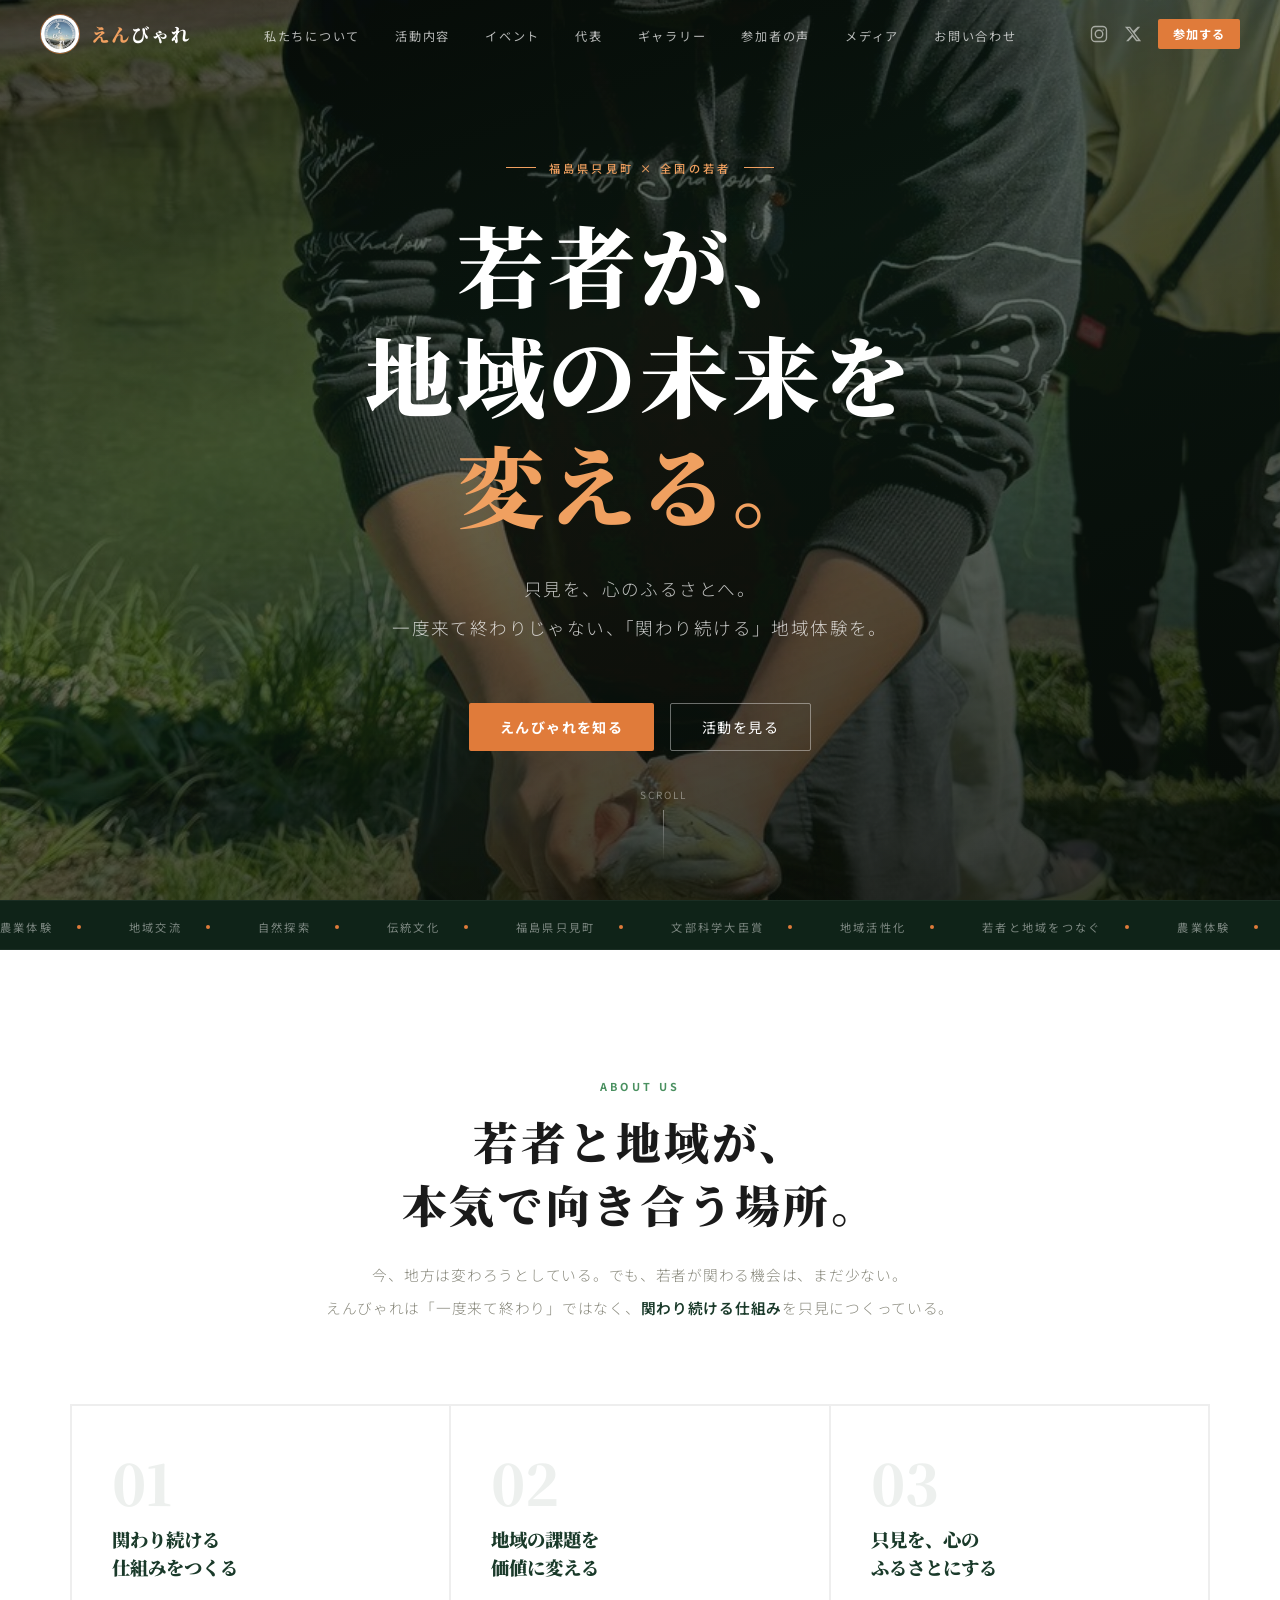
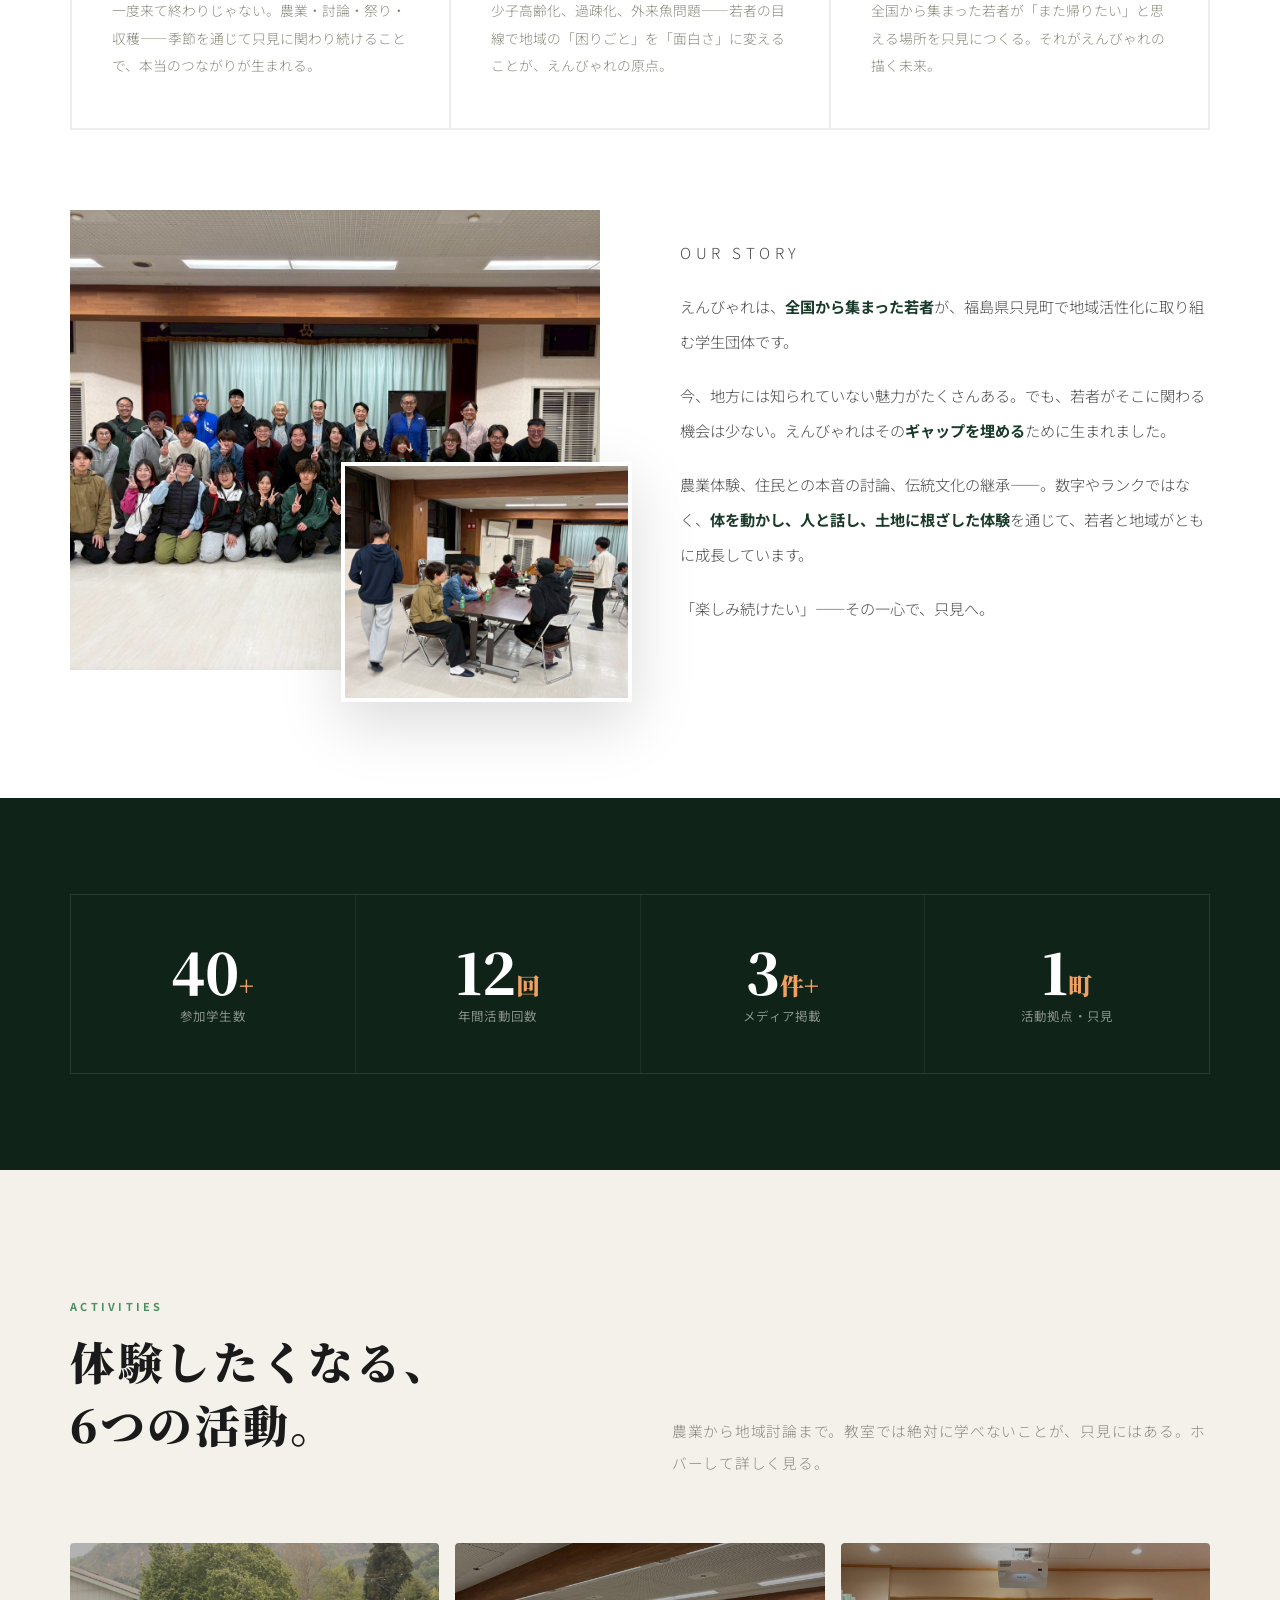
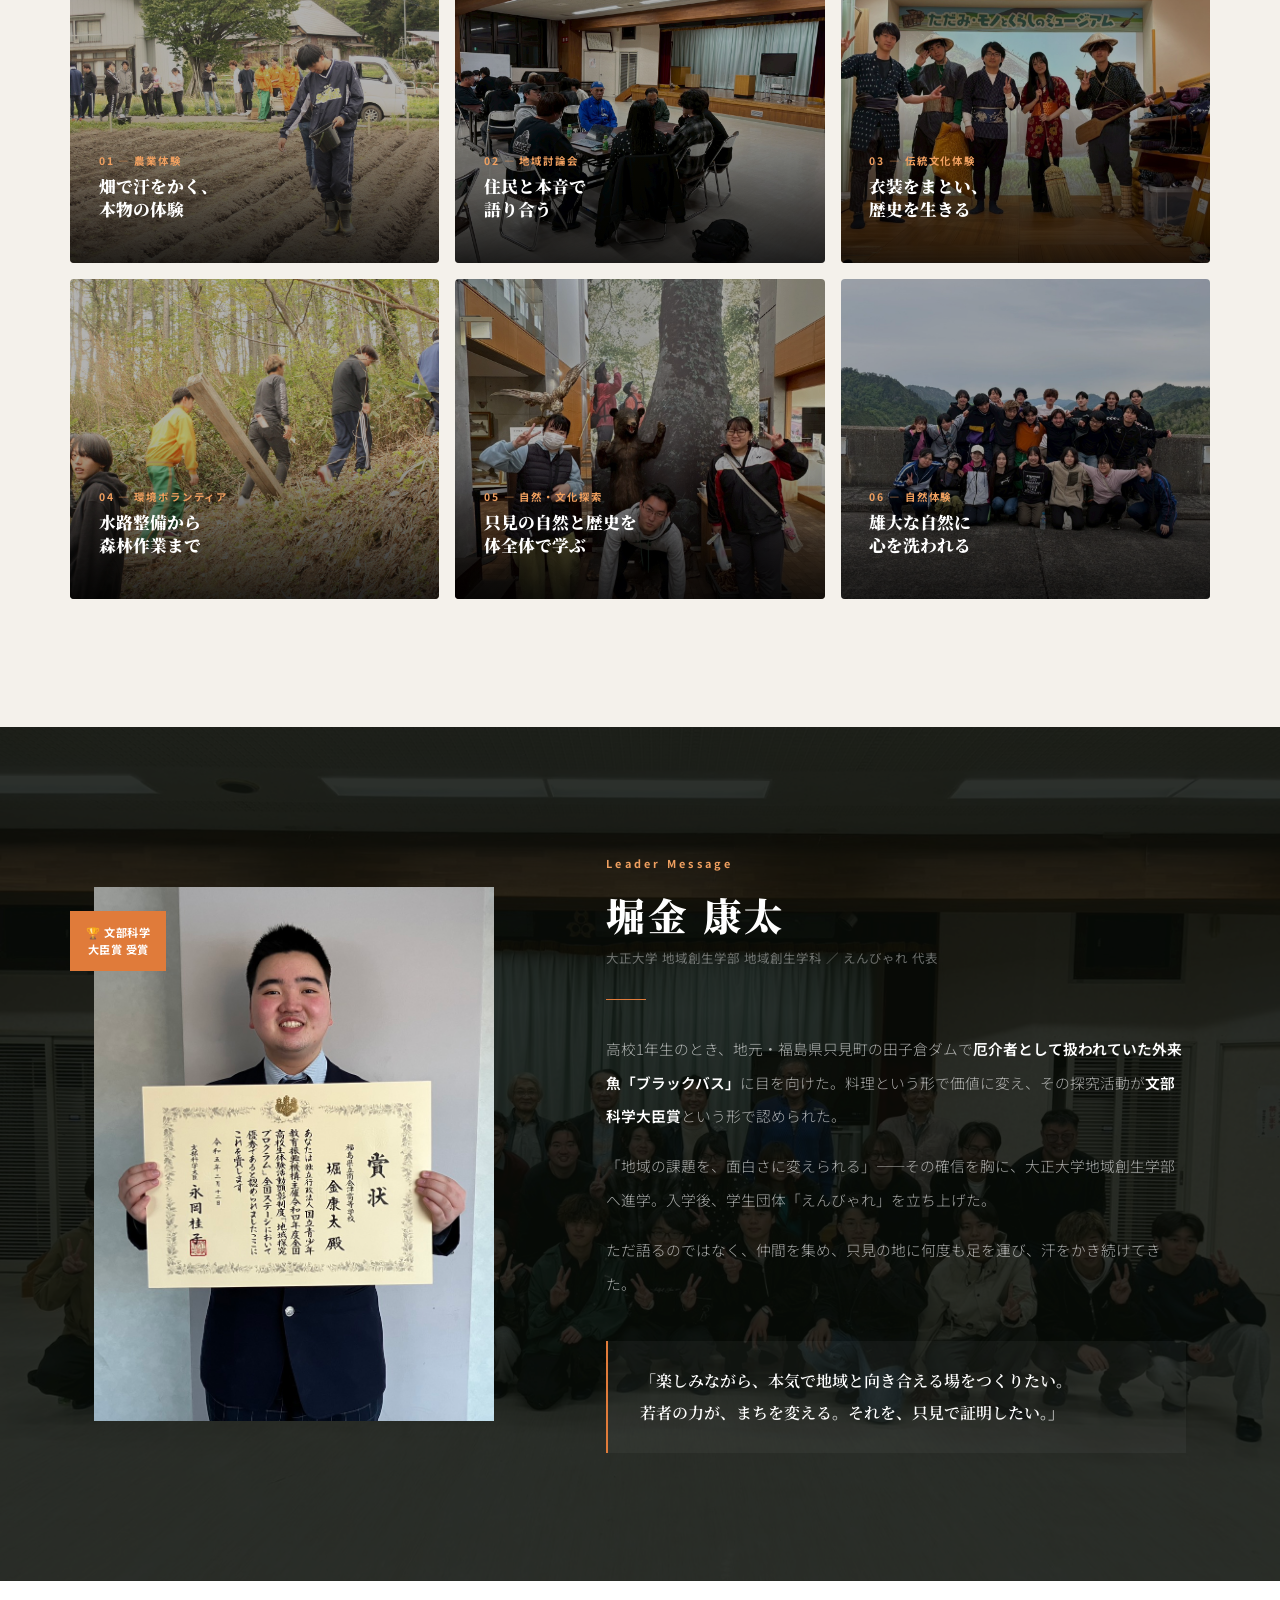
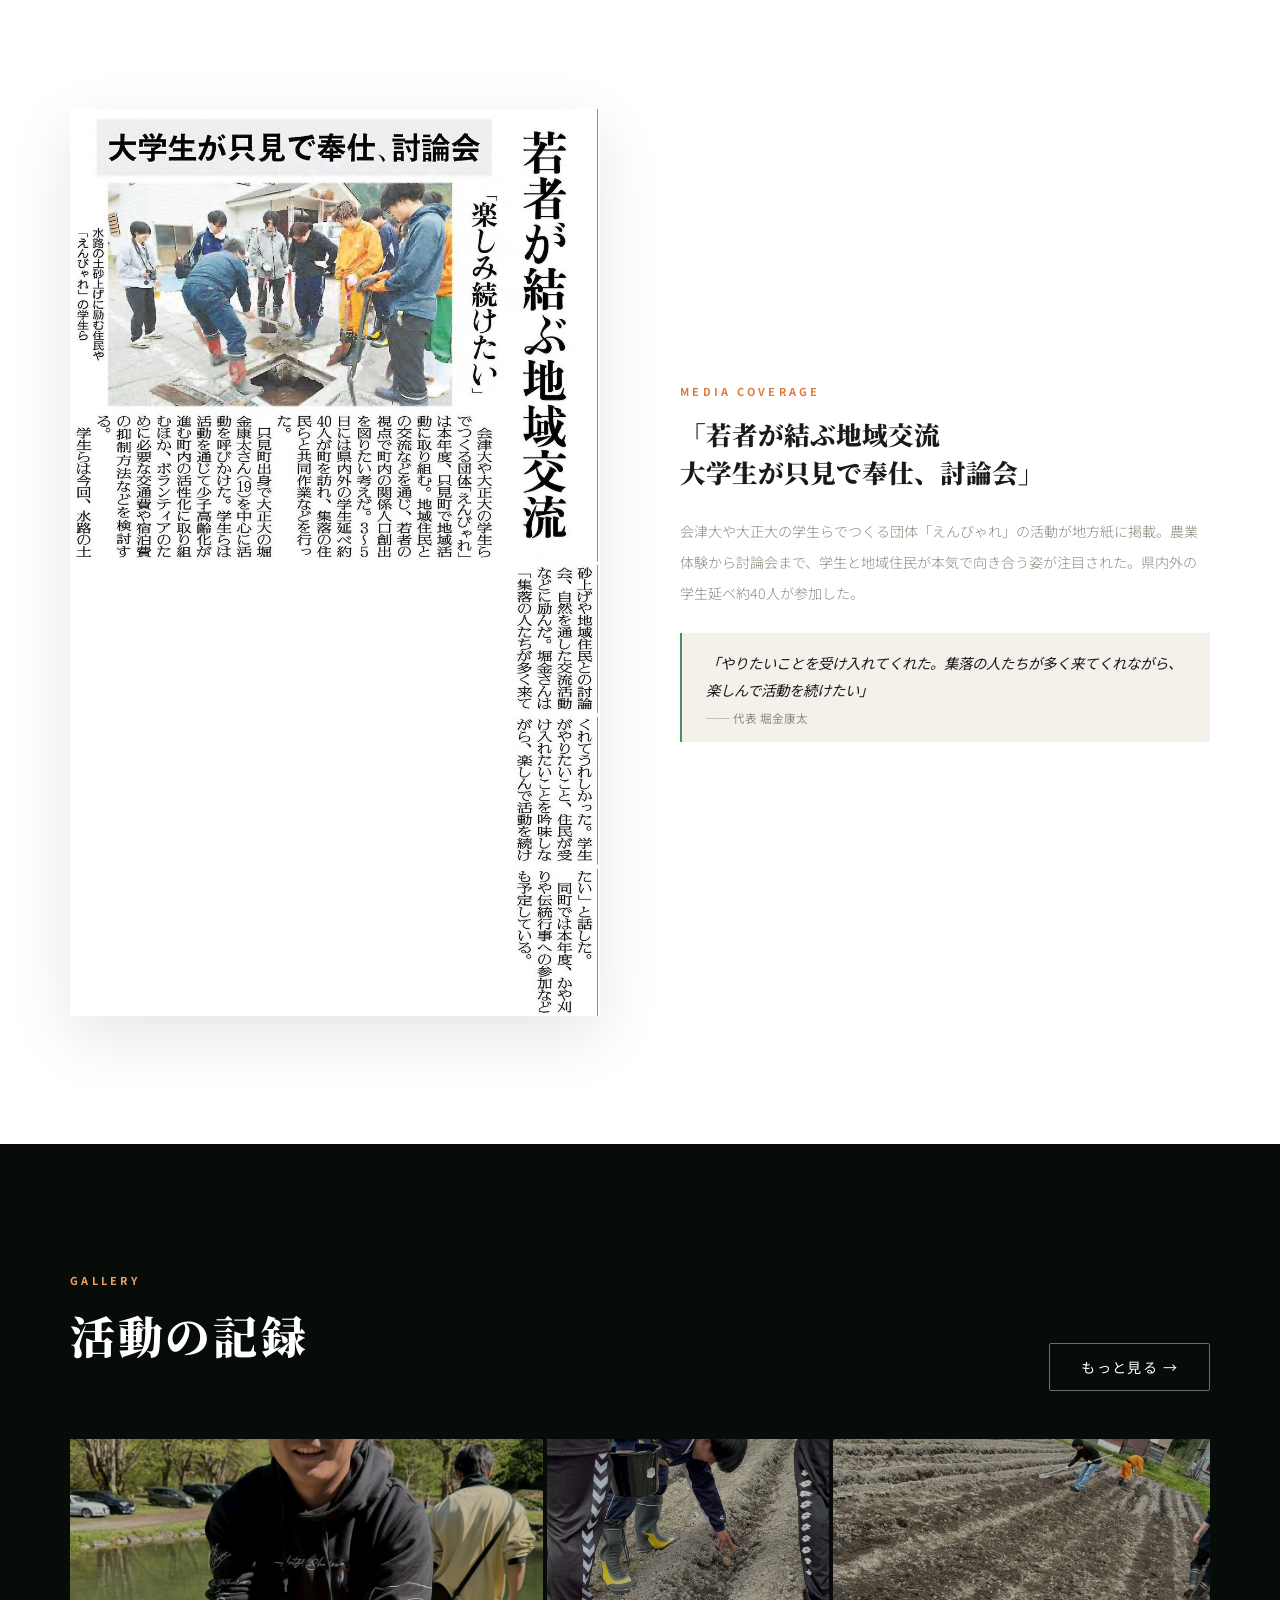
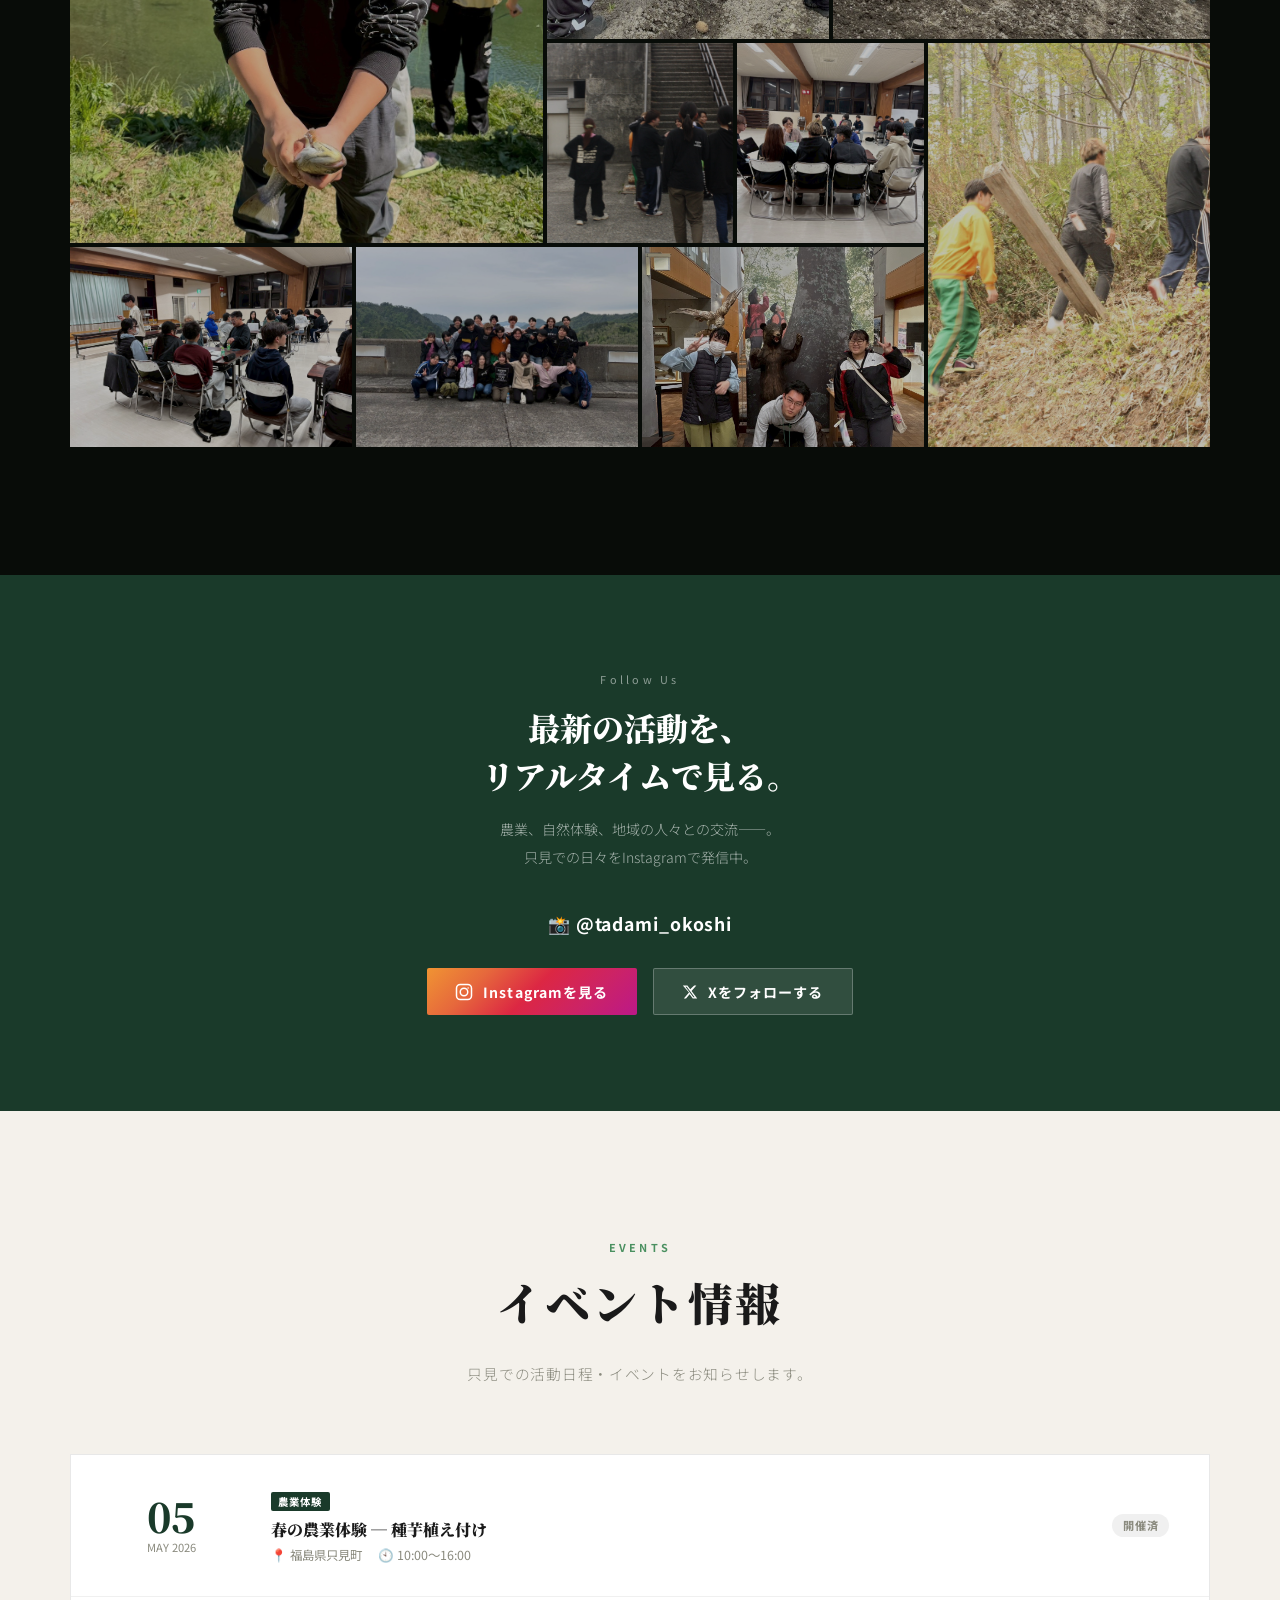
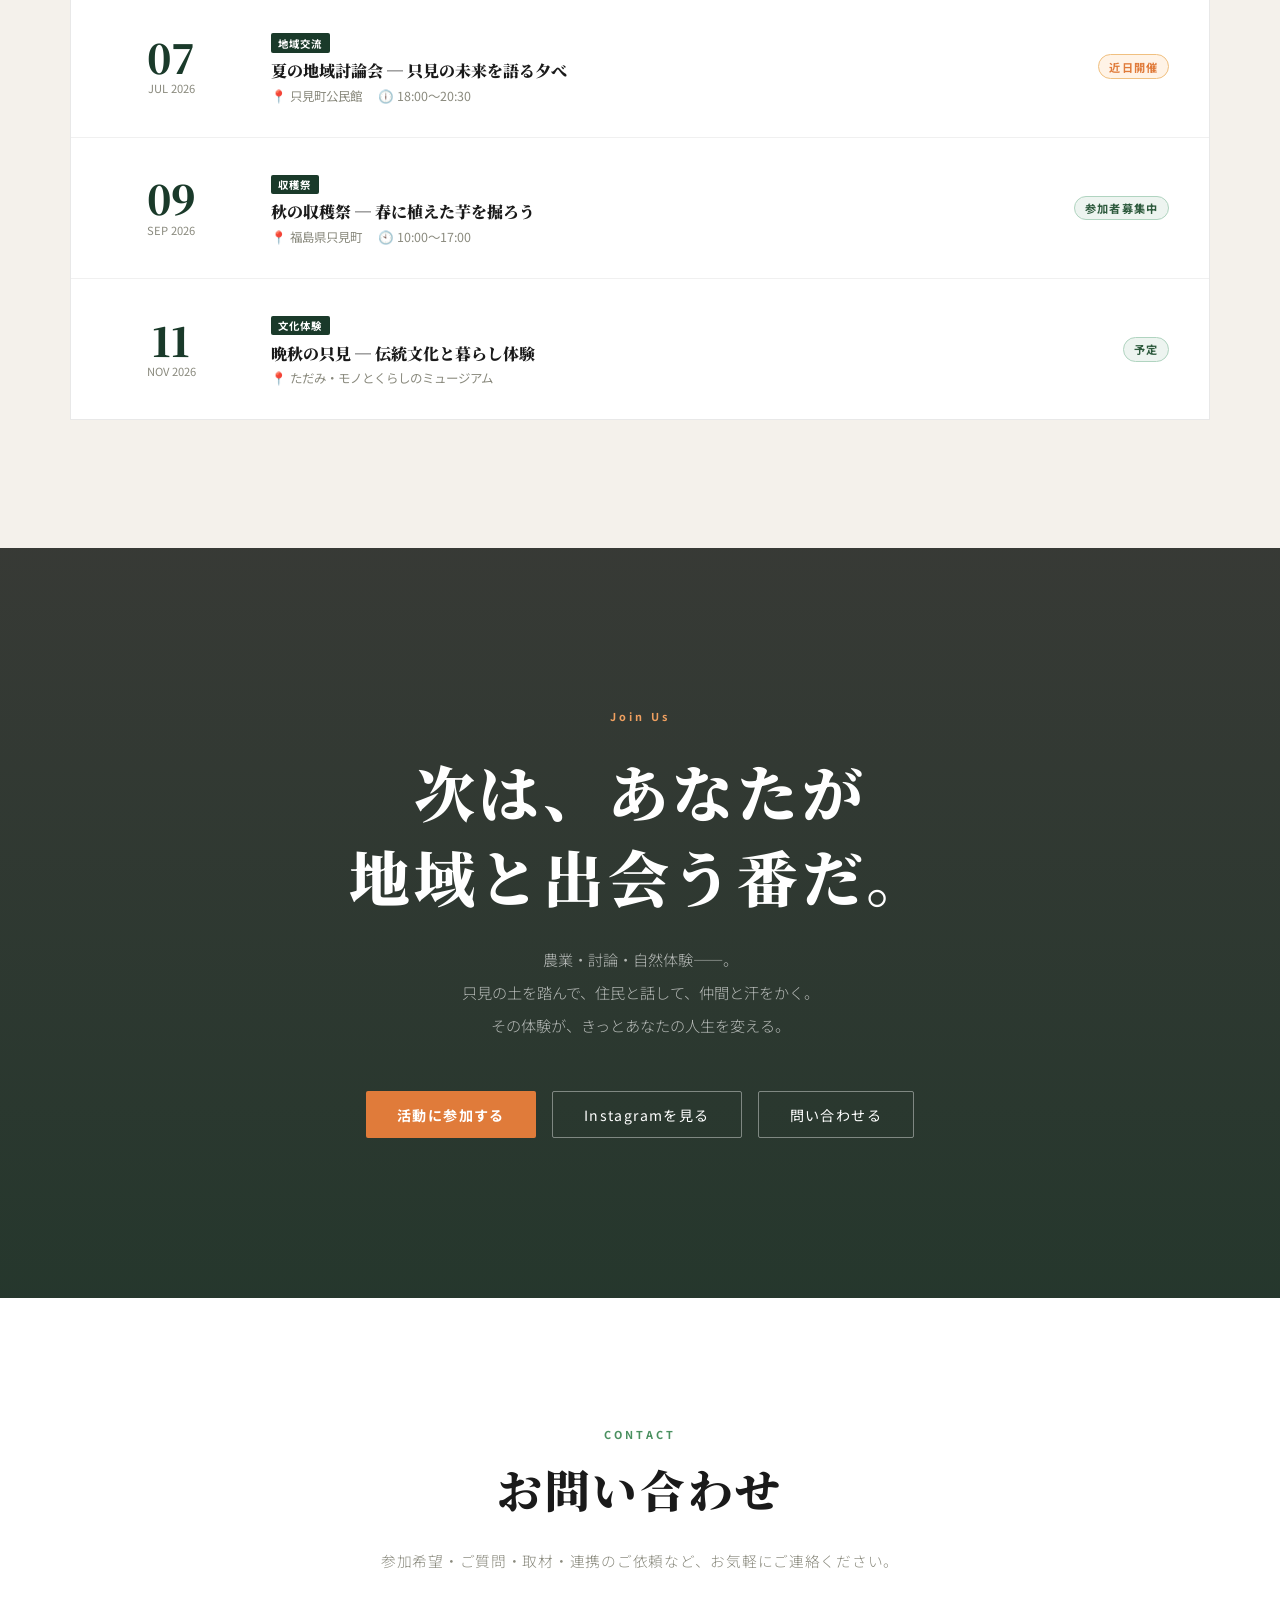
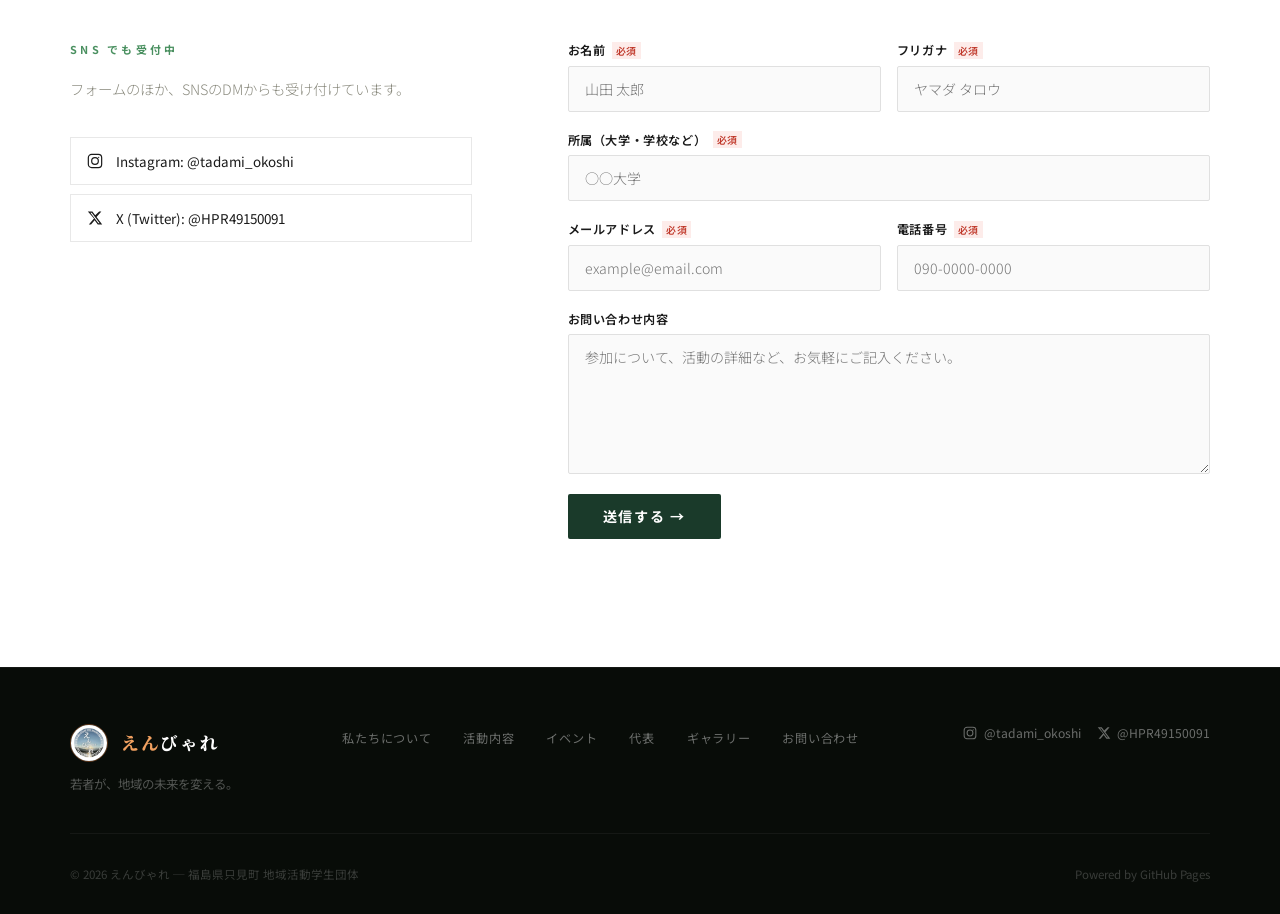
==== commit ca8c03e2: "代表写真をleader_new.jpgに変更（キャッシュ回避）" ====
--- a/index.html
+++ b/index.html
@@ -1525,7 +1525,7 @@
   <div class="leader-bg"></div>
   <div class="leader-inner">
     <div class="leader-photo-frame reveal-left">
-      <img src="images/leader.jpg" alt="代表 堀金康太" class="leader-photo">
+      <img src="images/leader_new.jpg" alt="代表 堀金康太" class="leader-photo">
       <div class="leader-photo-accent"></div>
       <div class="leader-award-badge">🏆 文部科学<br>大臣賞 受賞</div>
     </div>
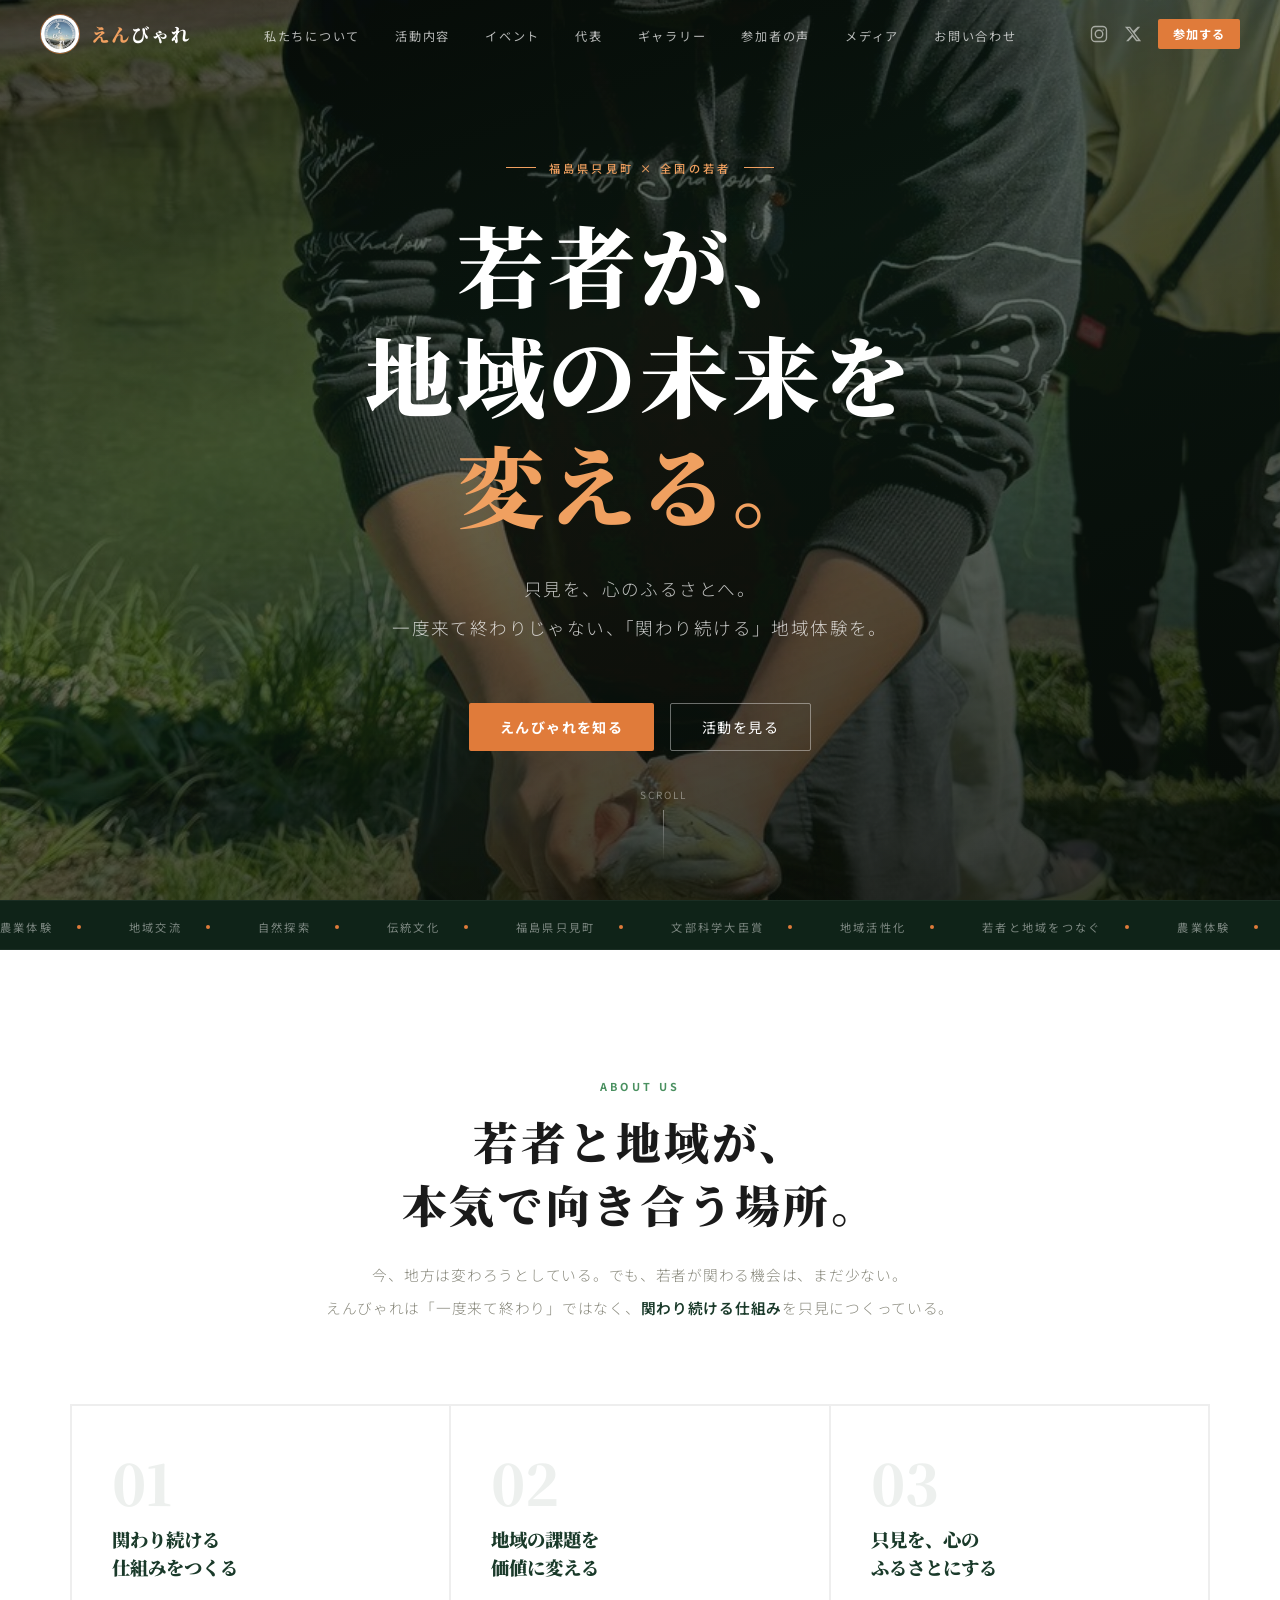
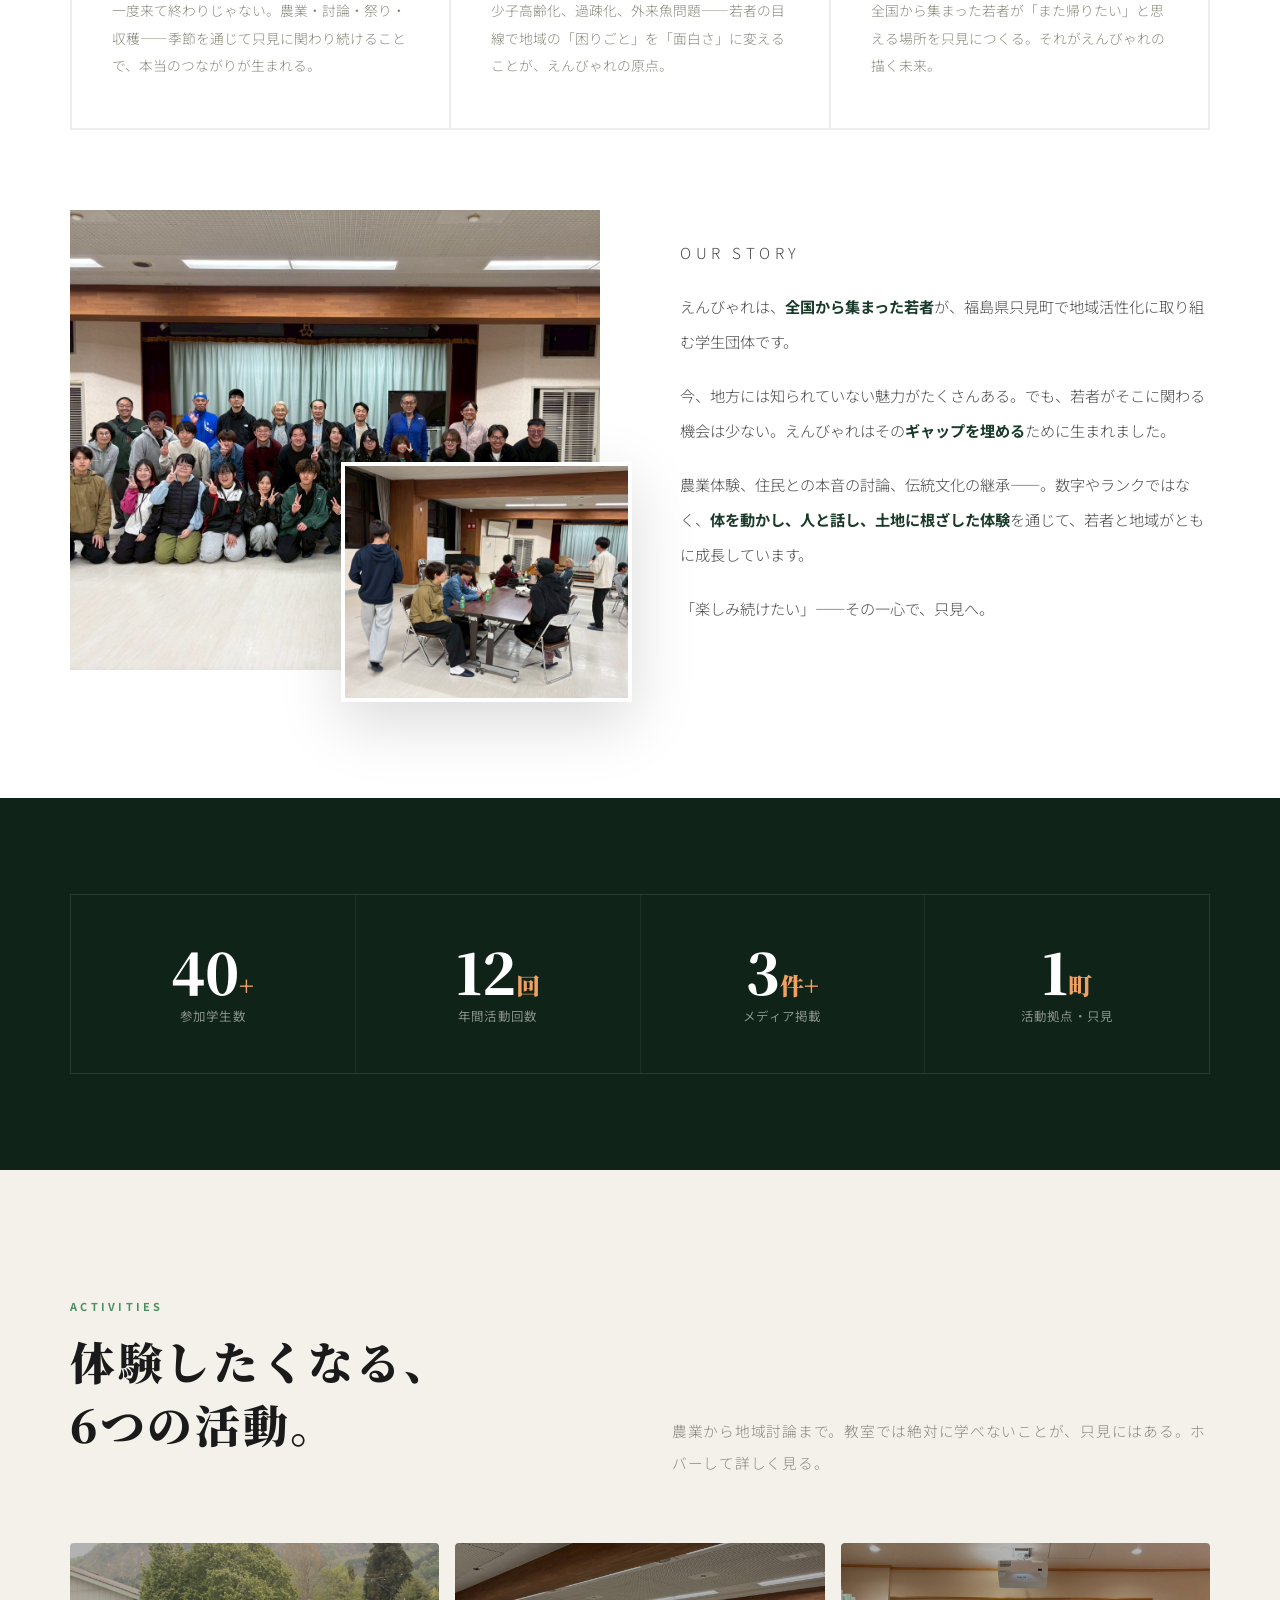
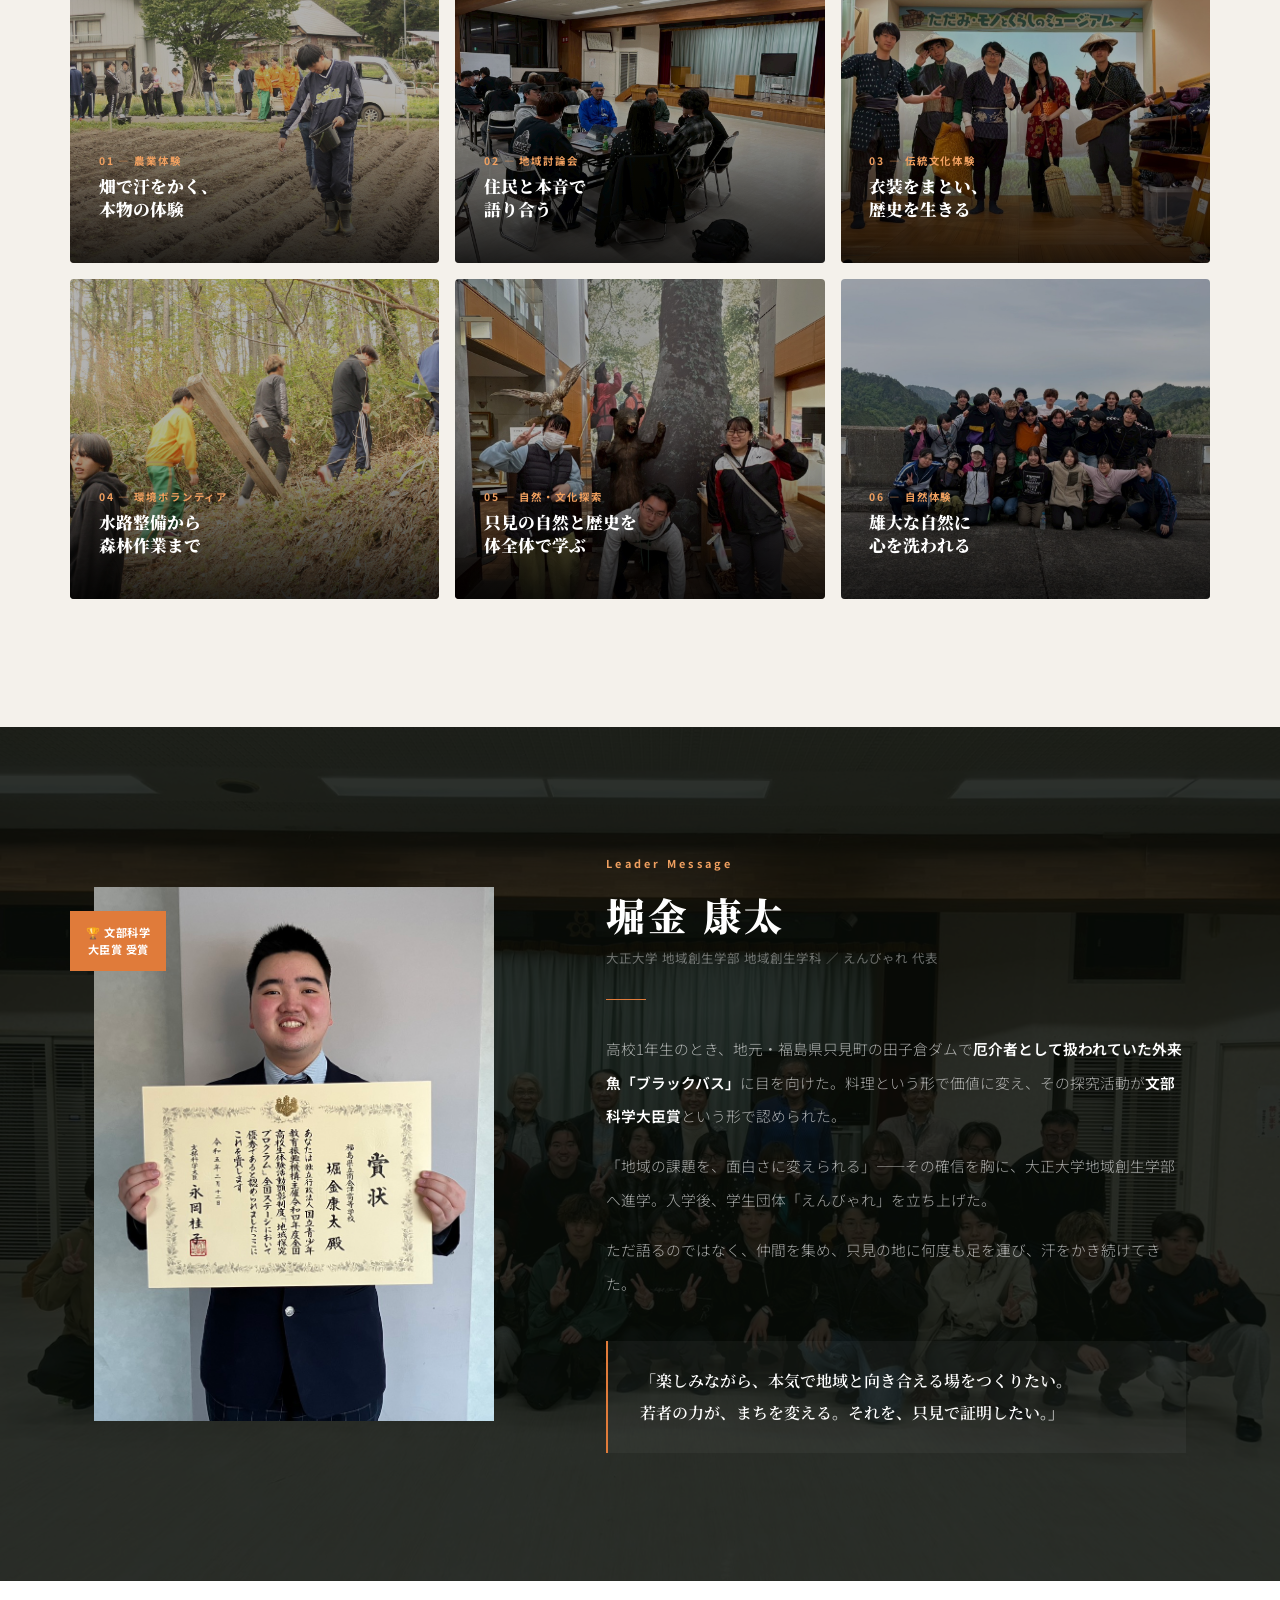
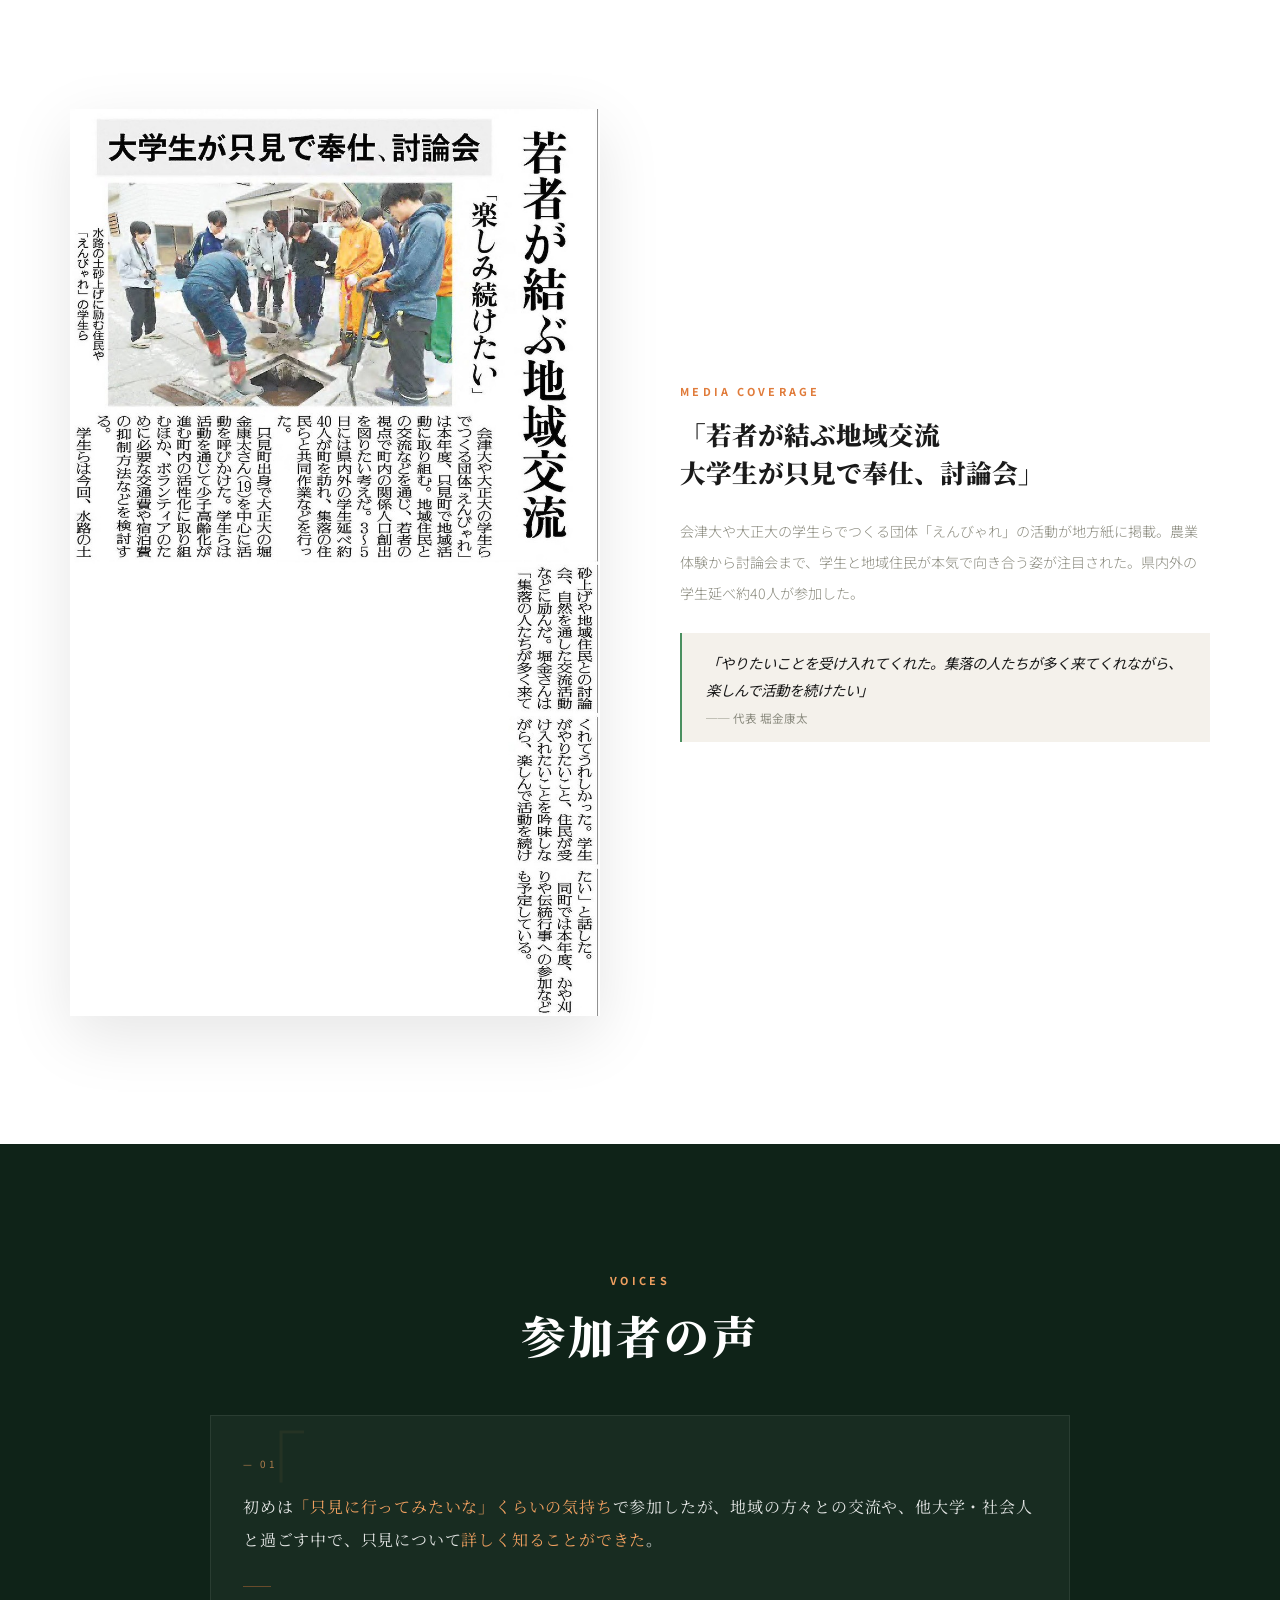
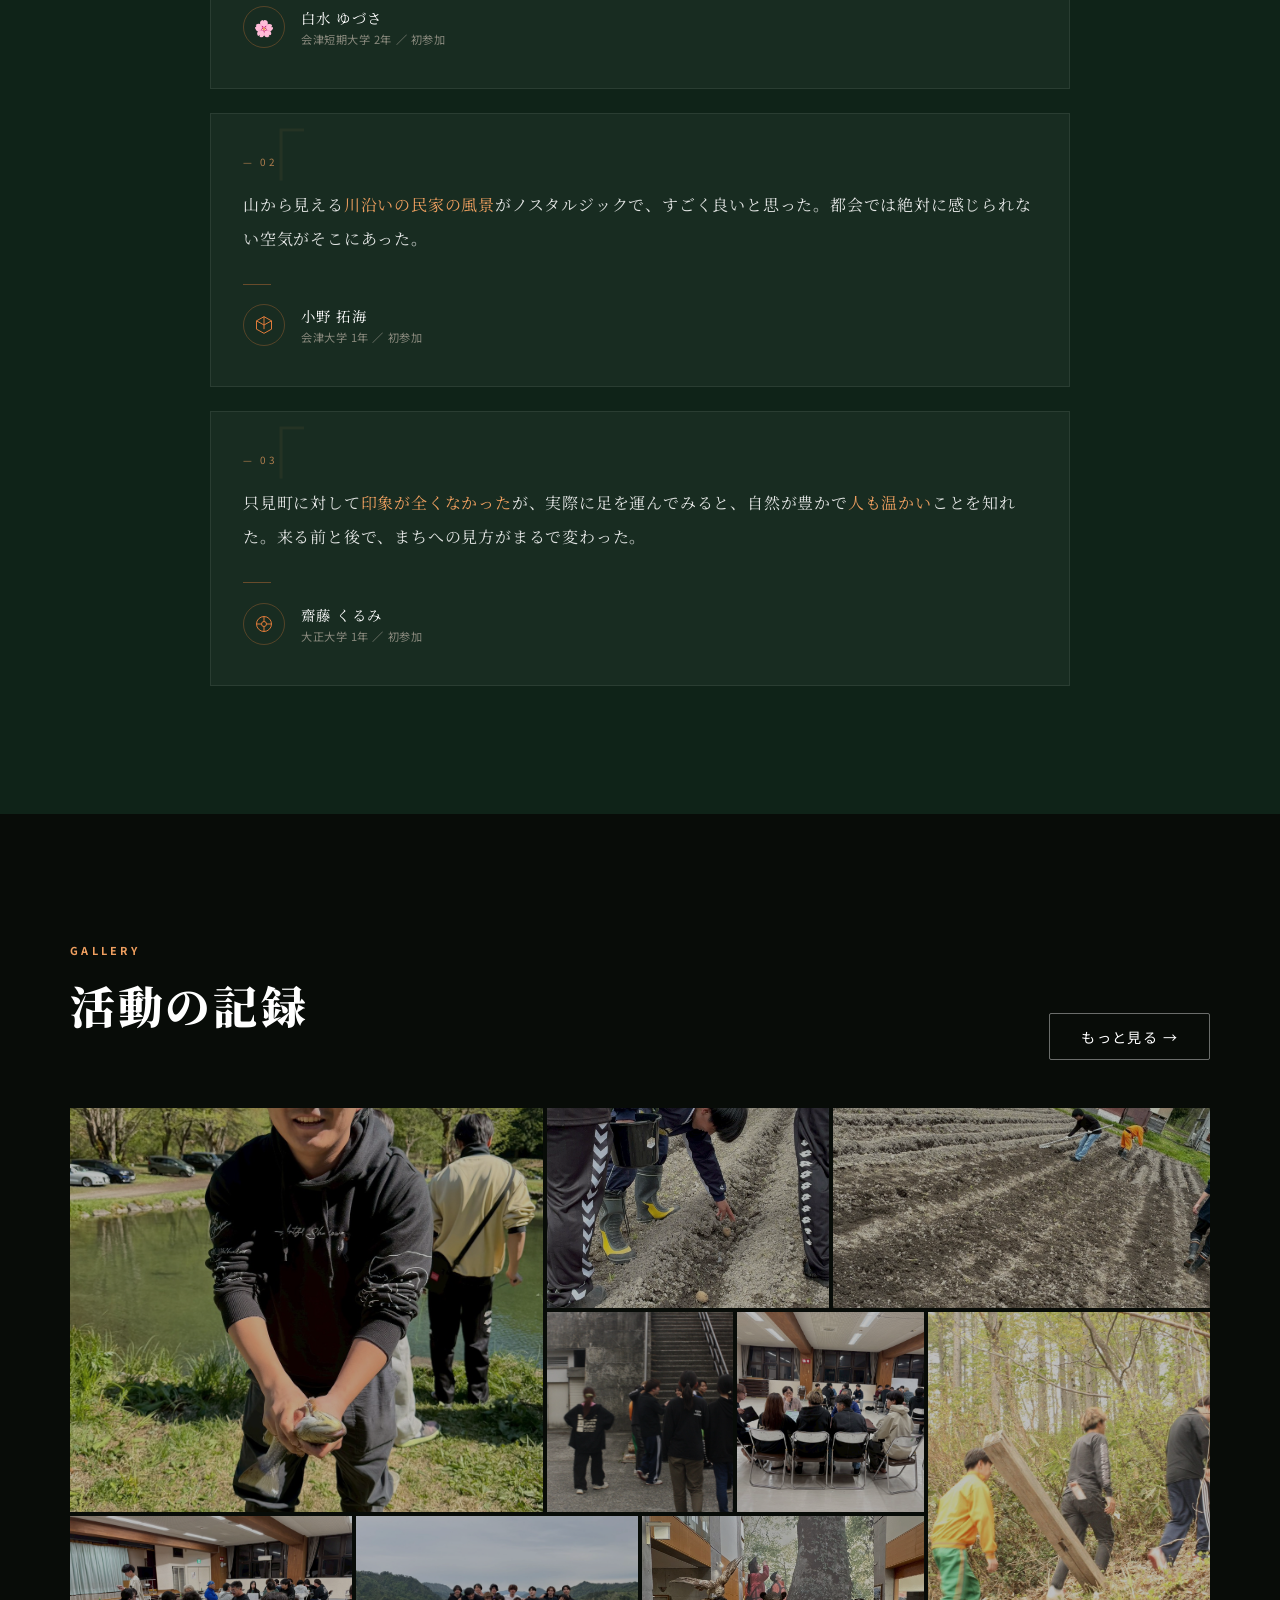
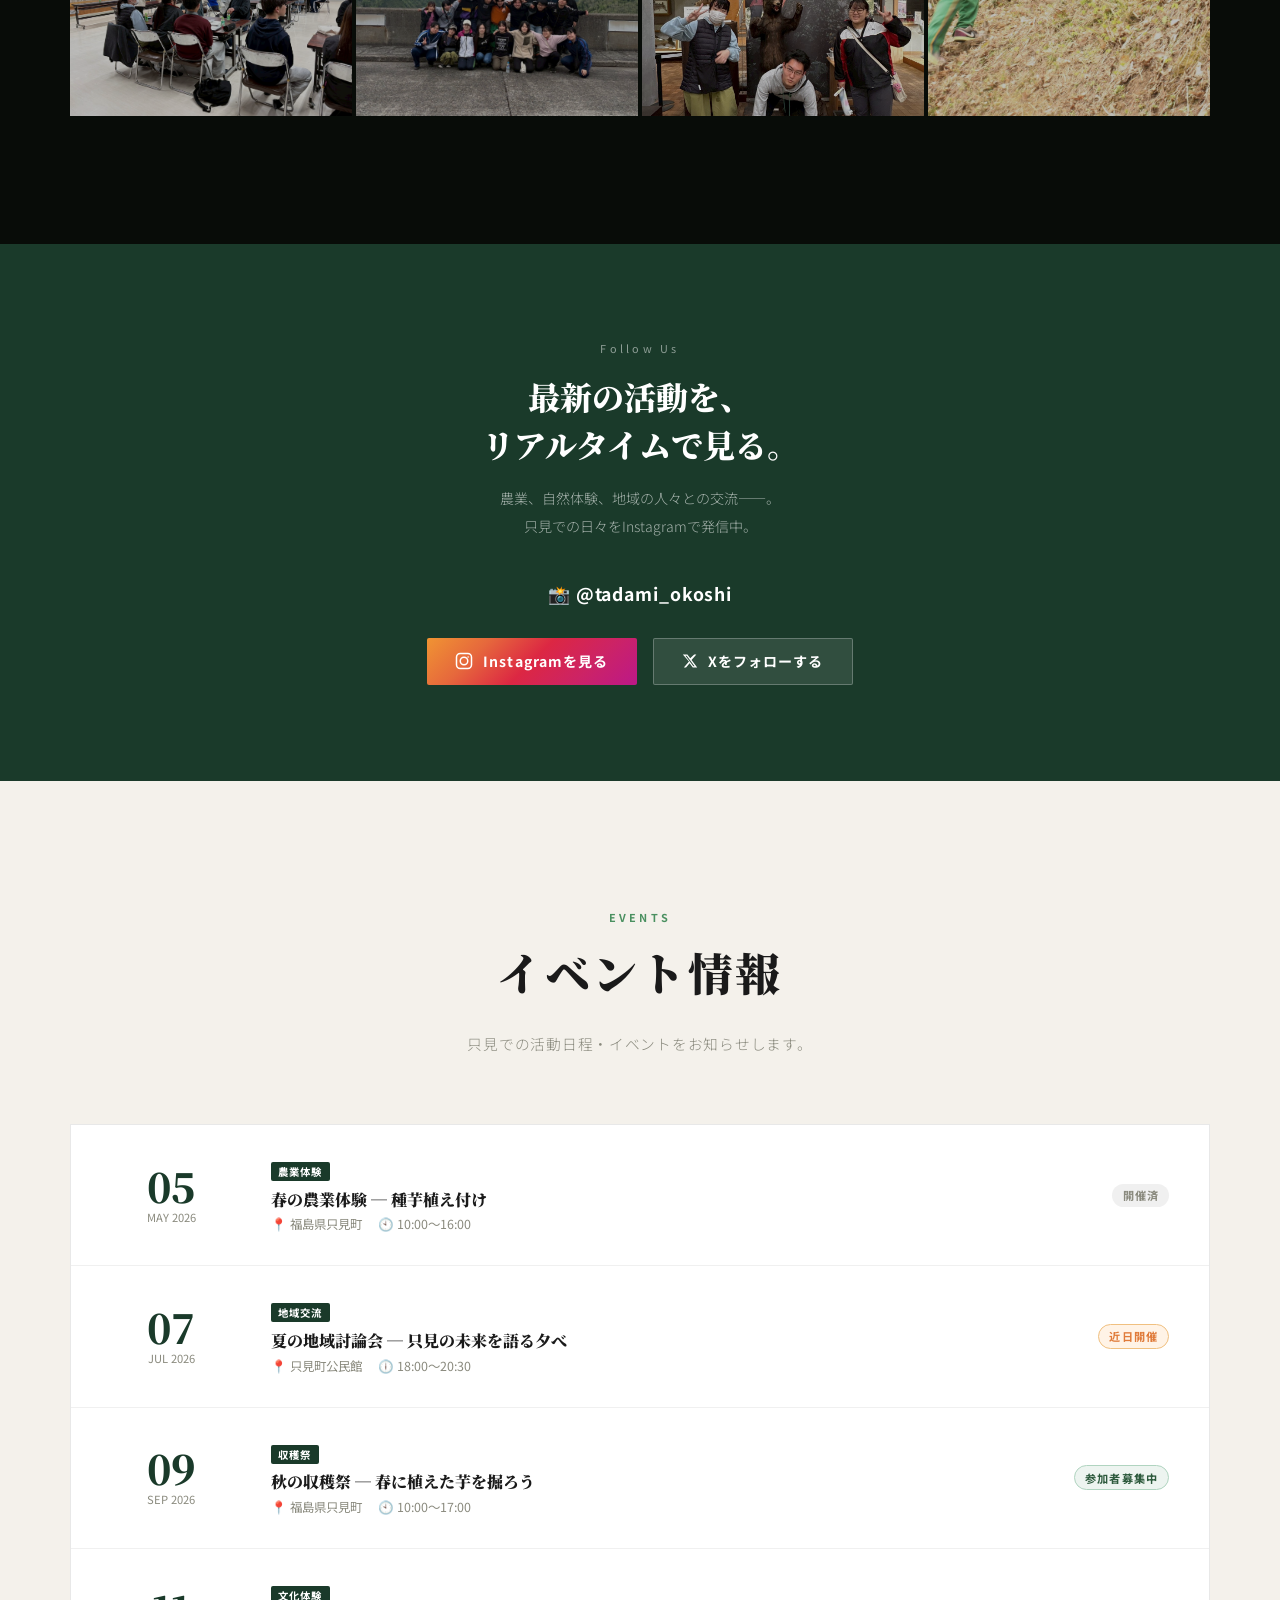
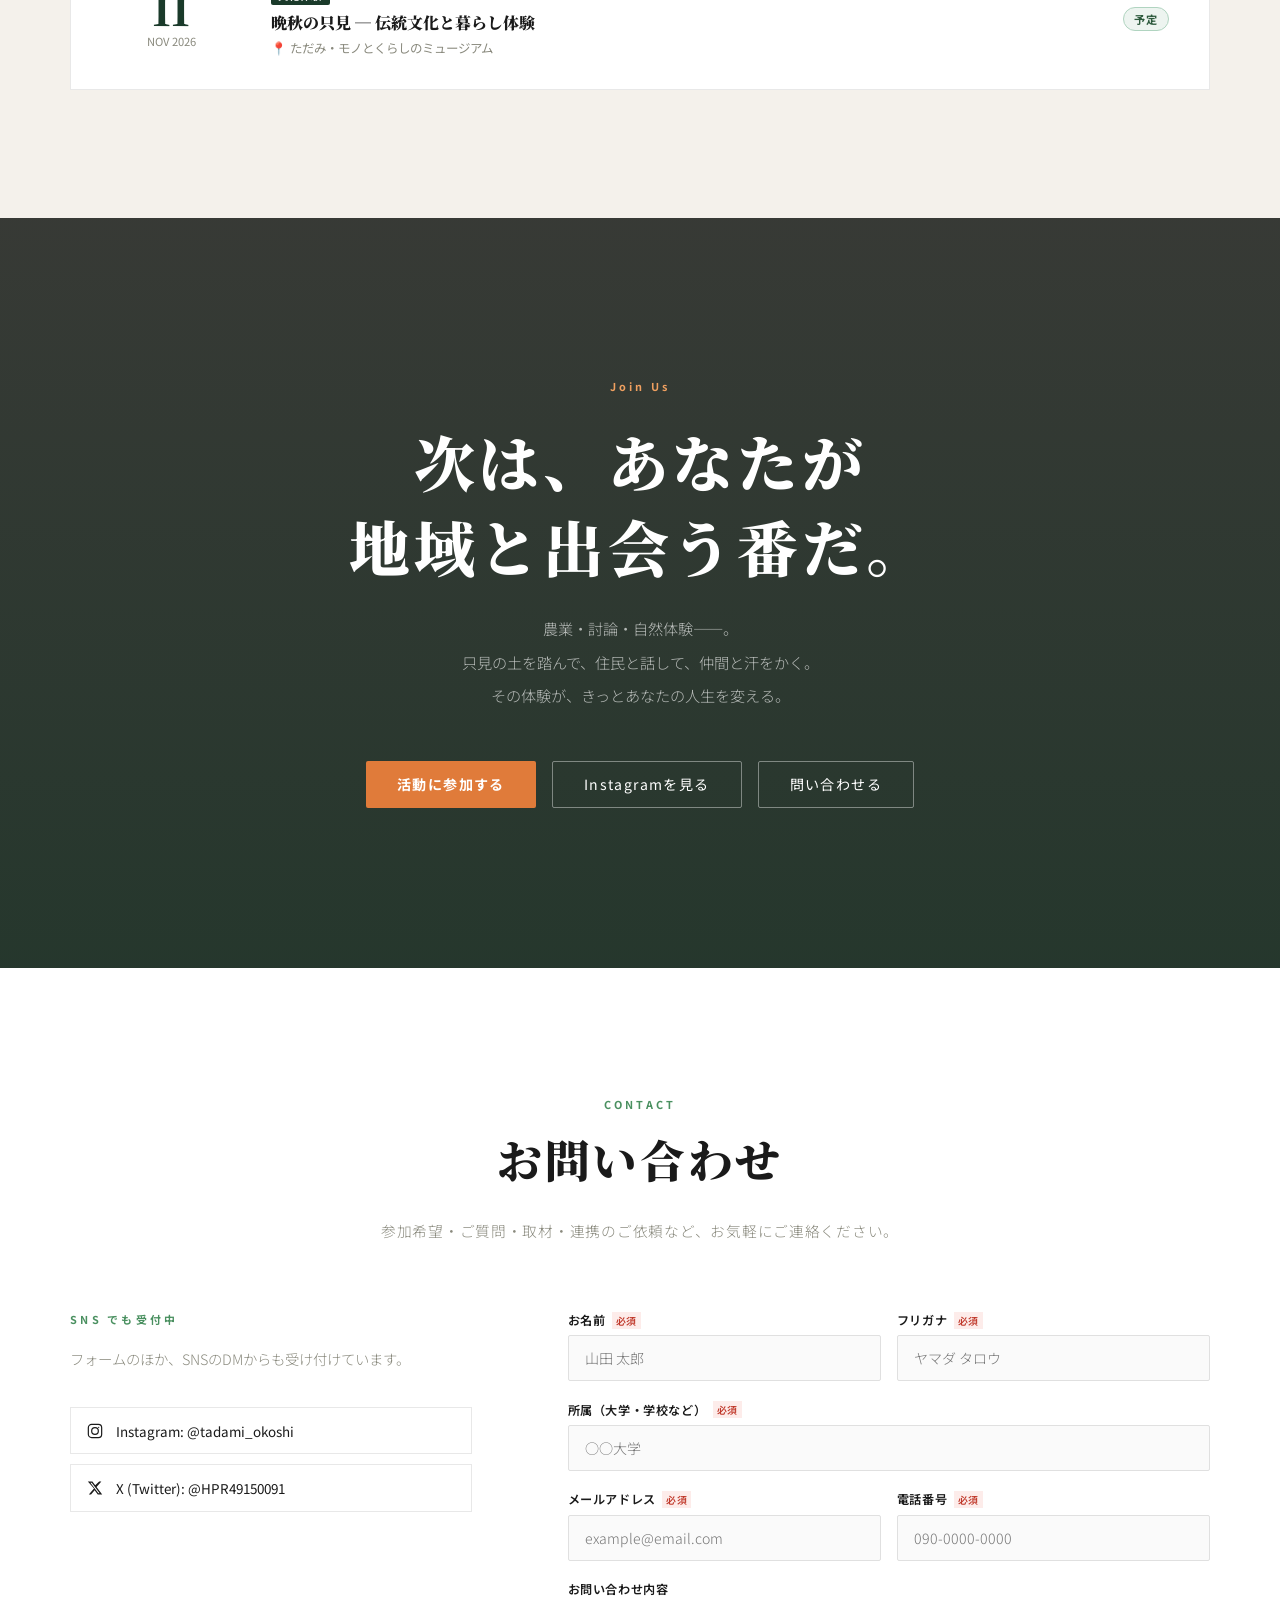
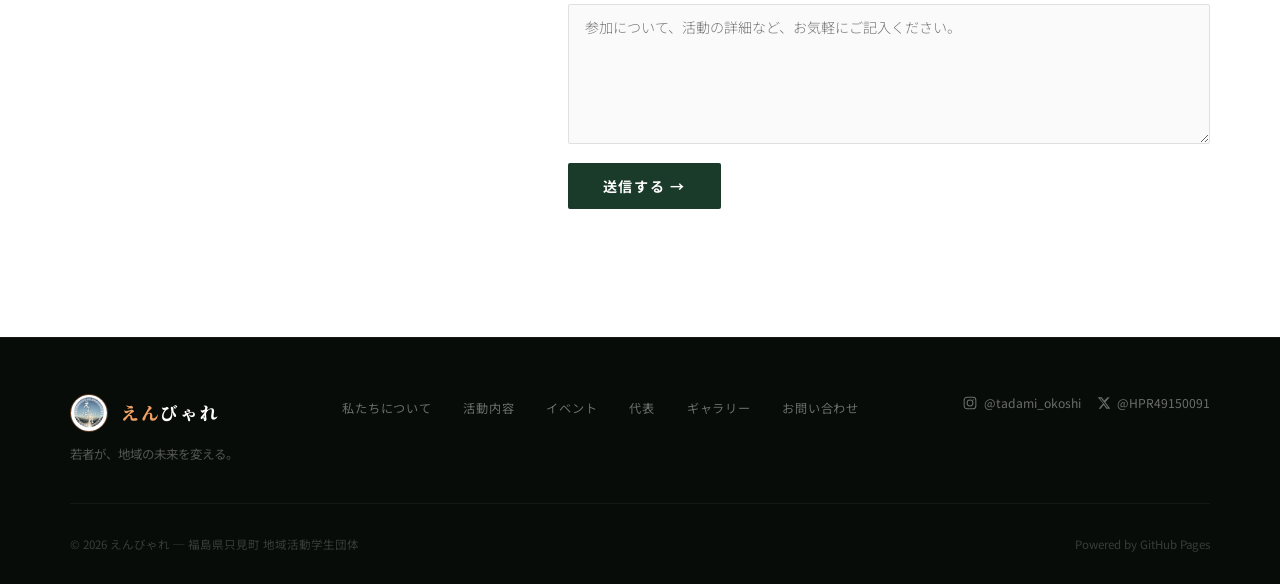
==== commit 282b4d33: "参加者の声をトップページに埋め込み" ====
--- a/index.html
+++ b/index.html
@@ -1190,6 +1190,74 @@
     }
 
     .form-submit:hover { background: var(--green-mid); }
+
+    /* ── VOICES ── */
+    .voices-sec { background: var(--forest); padding: 8rem 1.5rem; overflow-x: clip; }
+    .voices-cards {
+      max-width: 860px;
+      margin: 3rem auto 0;
+      display: flex;
+      flex-direction: column;
+      gap: 1.5rem;
+    }
+    .v-card {
+      background: rgba(255,255,255,0.04);
+      border: 1px solid rgba(255,255,255,0.08);
+      padding: 2.5rem 2rem;
+      position: relative;
+    }
+    .v-card::before {
+      content: '「';
+      position: absolute;
+      top: 0.5rem; left: 1rem;
+      font-family: 'Noto Serif JP', serif;
+      font-size: 5rem;
+      color: var(--sunset-light);
+      opacity: 0.06;
+      line-height: 1;
+      pointer-events: none;
+    }
+    .v-num {
+      font-size: 0.62rem;
+      letter-spacing: 0.3em;
+      color: var(--sunset-light);
+      opacity: 0.7;
+      margin-bottom: 1.2rem;
+      font-family: 'Noto Sans JP', sans-serif;
+    }
+    .v-text {
+      font-family: 'Noto Serif JP', serif;
+      font-size: 1rem;
+      line-height: 2.1;
+      color: rgba(255,255,255,0.88);
+      letter-spacing: 0.05em;
+      margin-bottom: 1.8rem;
+      position: relative;
+      z-index: 1;
+    }
+    .v-text em { font-style: normal; color: var(--sunset-light); }
+    .v-divider { width: 28px; height: 1px; background: var(--sunset); opacity: 0.4; margin-bottom: 1.2rem; }
+    .v-author { display: flex; align-items: center; gap: 1rem; }
+    .v-icon {
+      width: 42px; height: 42px;
+      border-radius: 50%;
+      border: 1px solid rgba(224,123,58,0.3);
+      display: flex; align-items: center; justify-content: center;
+      flex-shrink: 0;
+      overflow: hidden;
+    }
+    .v-icon img { width: 100%; height: 100%; object-fit: cover; }
+    .v-name {
+      font-family: 'Noto Serif JP', serif;
+      font-size: 0.9rem;
+      color: var(--white);
+      letter-spacing: 0.08em;
+    }
+    .v-attr { font-size: 0.7rem; color: var(--muted); letter-spacing: 0.05em; margin-top: 0.2rem; }
+    .voices-more {
+      text-align: center;
+      margin-top: 3rem;
+    }
 
     /* ── FOOTER ── */
     footer {
@@ -1333,7 +1401,7 @@
     <li><a href="#events">イベント</a></li>
     <li><a href="#leader">代表</a></li>
     <li><a href="#gallery">ギャラリー</a></li>
-    <li><a href="voices.html">参加者の声</a></li>
+    <li><a href="#voices">参加者の声</a></li>
     <li><a href="media.html">メディア</a></li>
     <li><a href="#contact">お問い合わせ</a></li>
   </ul>
@@ -1566,6 +1634,68 @@
   </div>
 </section>
 
+<!-- ── VOICES ── -->
+<section class="voices-sec sec" id="voices">
+  <div class="inner">
+    <div class="reveal" style="text-align:center;">
+      <p class="sec-label" style="color:var(--sunset-light);">Voices</p>
+      <h2 class="sec-title" style="color:var(--white);">参加者の声</h2>
+    </div>
+    <div class="voices-cards">
+
+      <div class="v-card reveal">
+        <p class="v-num">— 01</p>
+        <p class="v-text">
+          初めは<em>「只見に行ってみたいな」くらいの気持ち</em>で参加したが、地域の方々との交流や、他大学・社会人と過ごす中で、只見について<em>詳しく知ることができた</em>。
+        </p>
+        <div class="v-divider"></div>
+        <div class="v-author">
+          <div class="v-icon">🌸</div>
+          <div>
+            <p class="v-name">白水 ゆづさ</p>
+            <p class="v-attr">会津短期大学 2年 ／ 初参加</p>
+          </div>
+        </div>
+      </div>
+
+      <div class="v-card reveal delay-1">
+        <p class="v-num">— 02</p>
+        <p class="v-text">
+          山から見える<em>川沿いの民家の風景</em>がノスタルジックで、すごく良いと思った。都会では絶対に感じられない空気がそこにあった。
+        </p>
+        <div class="v-divider"></div>
+        <div class="v-author">
+          <div class="v-icon">
+            <svg width="20" height="20" viewBox="0 0 24 24" fill="none"><path d="M12 2L3 7v10l9 5 9-5V7L12 2z" stroke="#e07b3a" stroke-width="1.2" stroke-linejoin="round"/><path d="M12 2v15M3 7l9 5 9-5" stroke="#e07b3a" stroke-width="1.2" stroke-linejoin="round"/></svg>
+          </div>
+          <div>
+            <p class="v-name">小野 拓海</p>
+            <p class="v-attr">会津大学 1年 ／ 初参加</p>
+          </div>
+        </div>
+      </div>
+
+      <div class="v-card reveal delay-2">
+        <p class="v-num">— 03</p>
+        <p class="v-text">
+          只見町に対して<em>印象が全くなかった</em>が、実際に足を運んでみると、自然が豊かで<em>人も温かい</em>ことを知れた。来る前と後で、まちへの見方がまるで変わった。
+        </p>
+        <div class="v-divider"></div>
+        <div class="v-author">
+          <div class="v-icon">
+            <svg width="20" height="20" viewBox="0 0 24 24" fill="none"><circle cx="12" cy="12" r="9" stroke="#e07b3a" stroke-width="1.2"/><circle cx="12" cy="12" r="3" stroke="#e07b3a" stroke-width="1.2"/><line x1="12" y1="3" x2="12" y2="9" stroke="#e07b3a" stroke-width="1.2"/><line x1="12" y1="15" x2="12" y2="21" stroke="#e07b3a" stroke-width="1.2"/><line x1="3" y1="12" x2="9" y2="12" stroke="#e07b3a" stroke-width="1.2"/><line x1="15" y1="12" x2="21" y2="12" stroke="#e07b3a" stroke-width="1.2"/></svg>
+          </div>
+          <div>
+            <p class="v-name">齋藤 くるみ</p>
+            <p class="v-attr">大正大学 1年 ／ 初参加</p>
+          </div>
+        </div>
+      </div>
+
+    </div>
+  </div>
+</section>
+
 <!-- ── GALLERY ── -->
 <div class="gallery-section" id="gallery">
   <div class="gallery-head reveal">
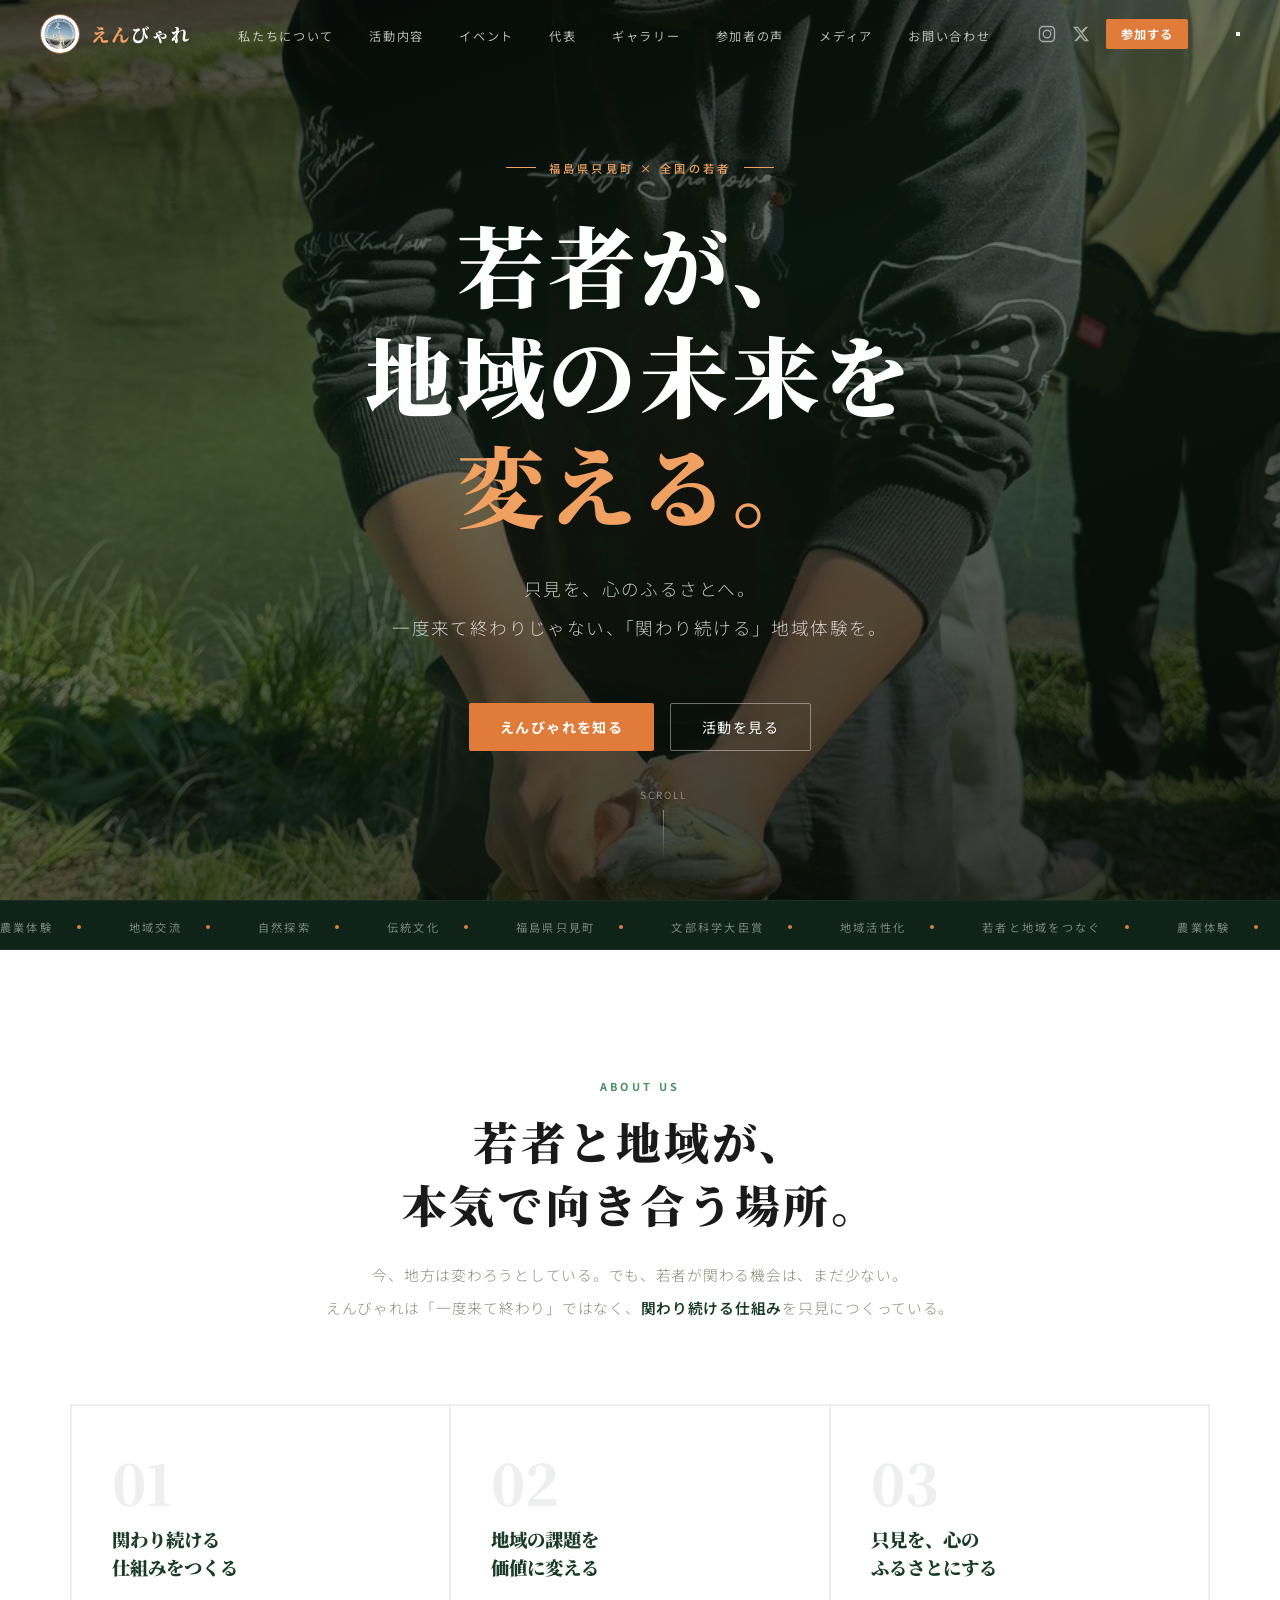
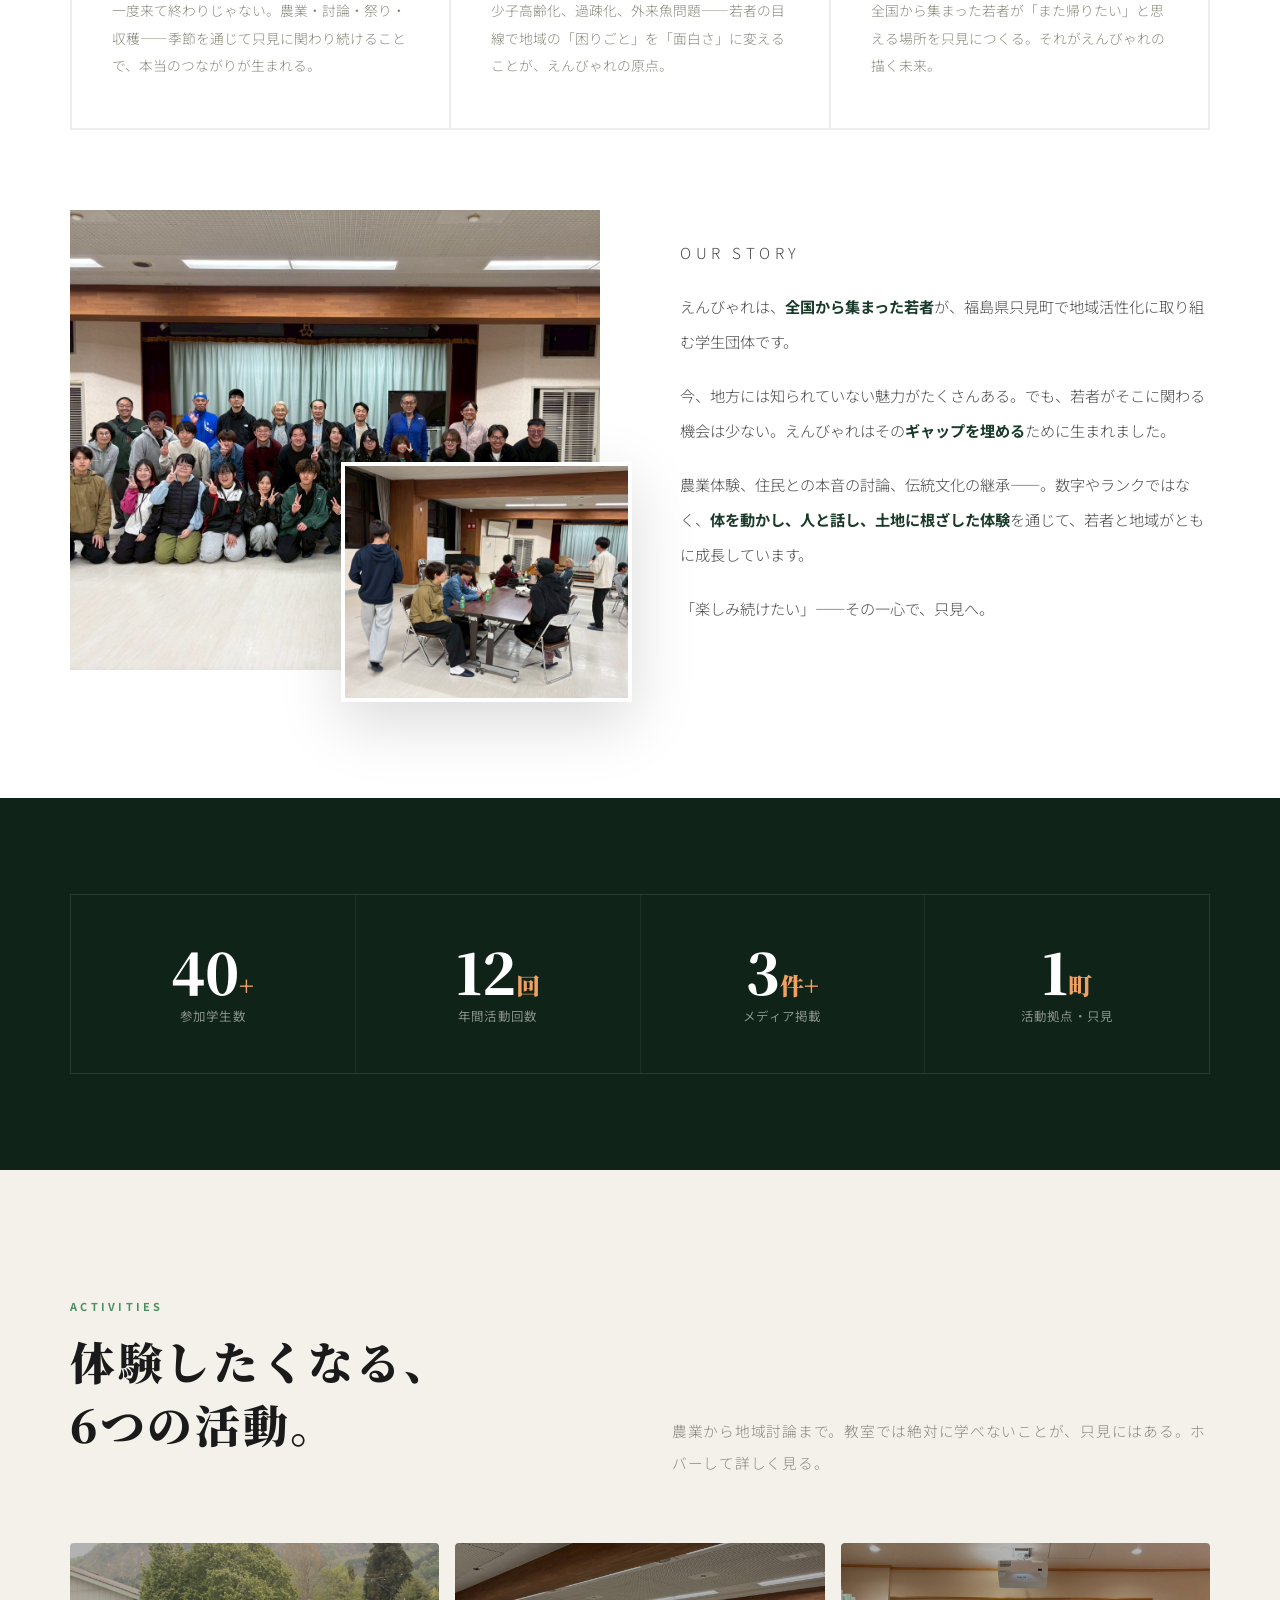
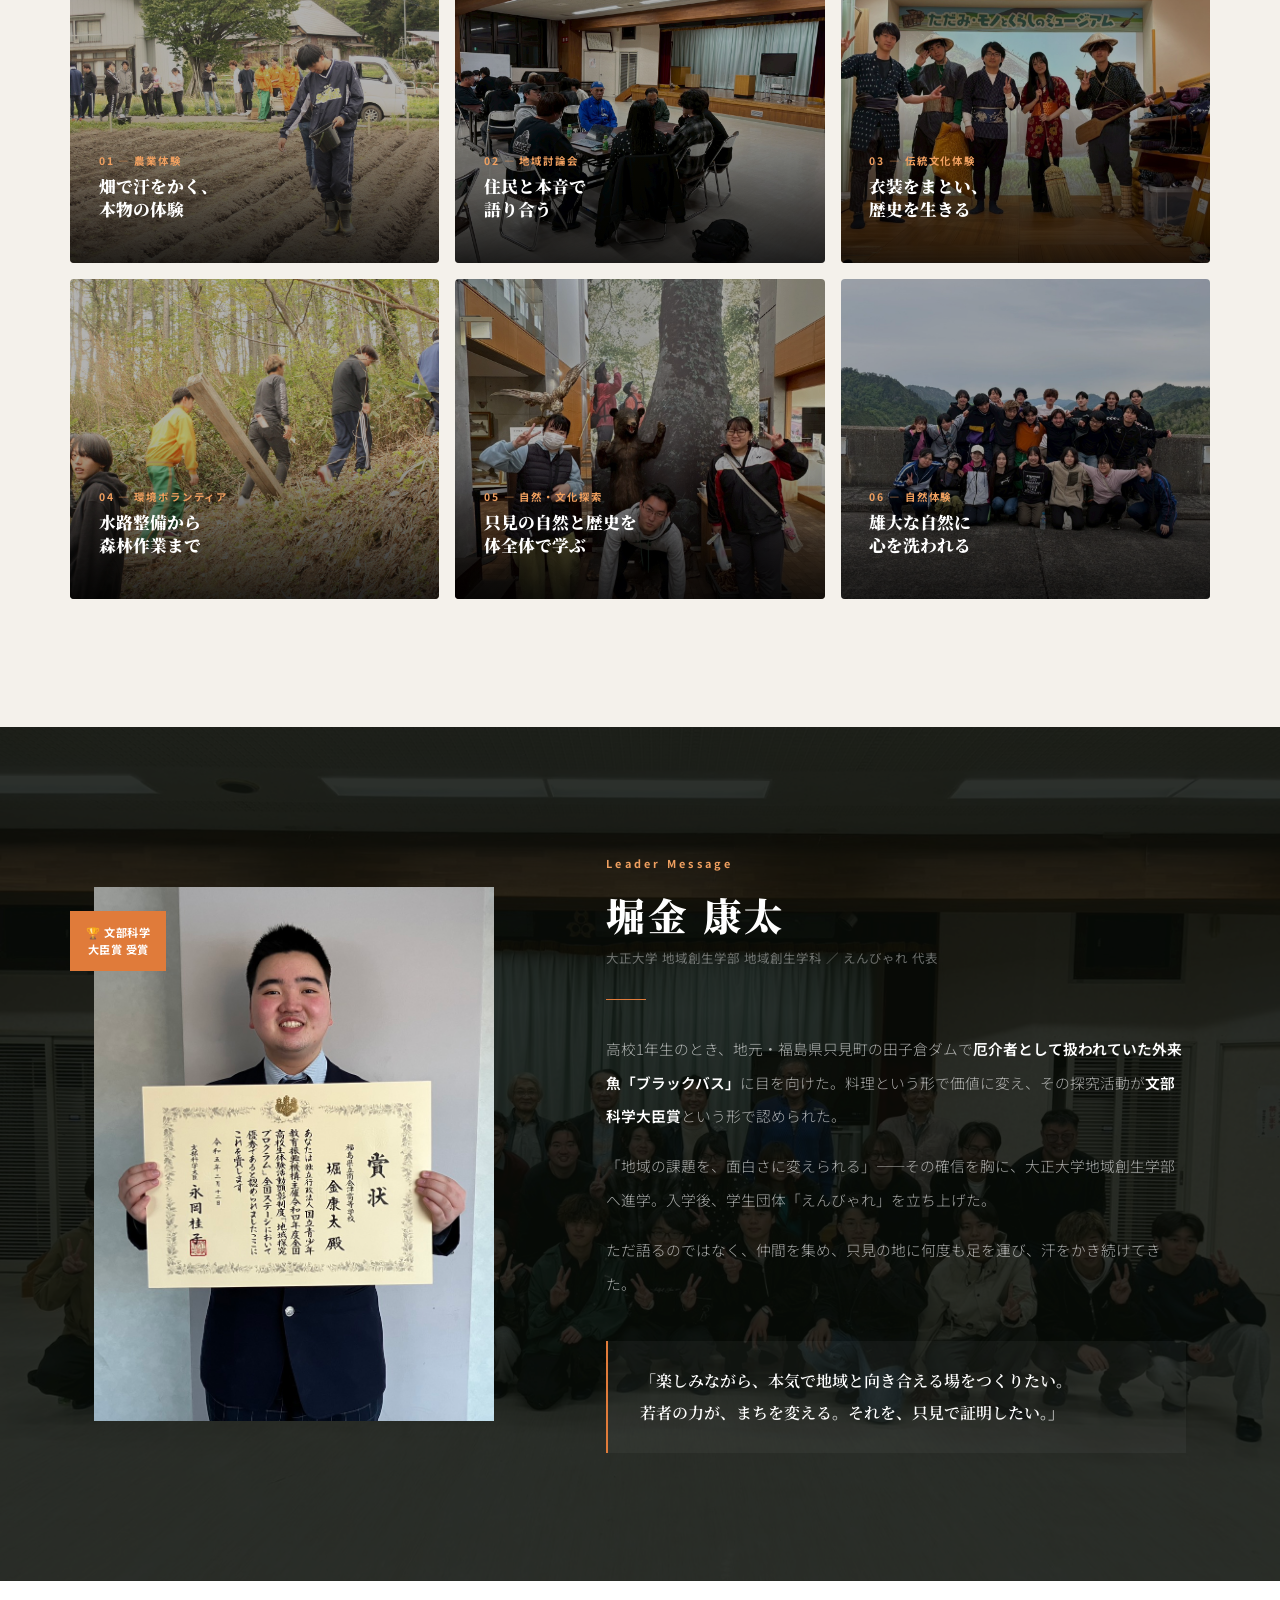
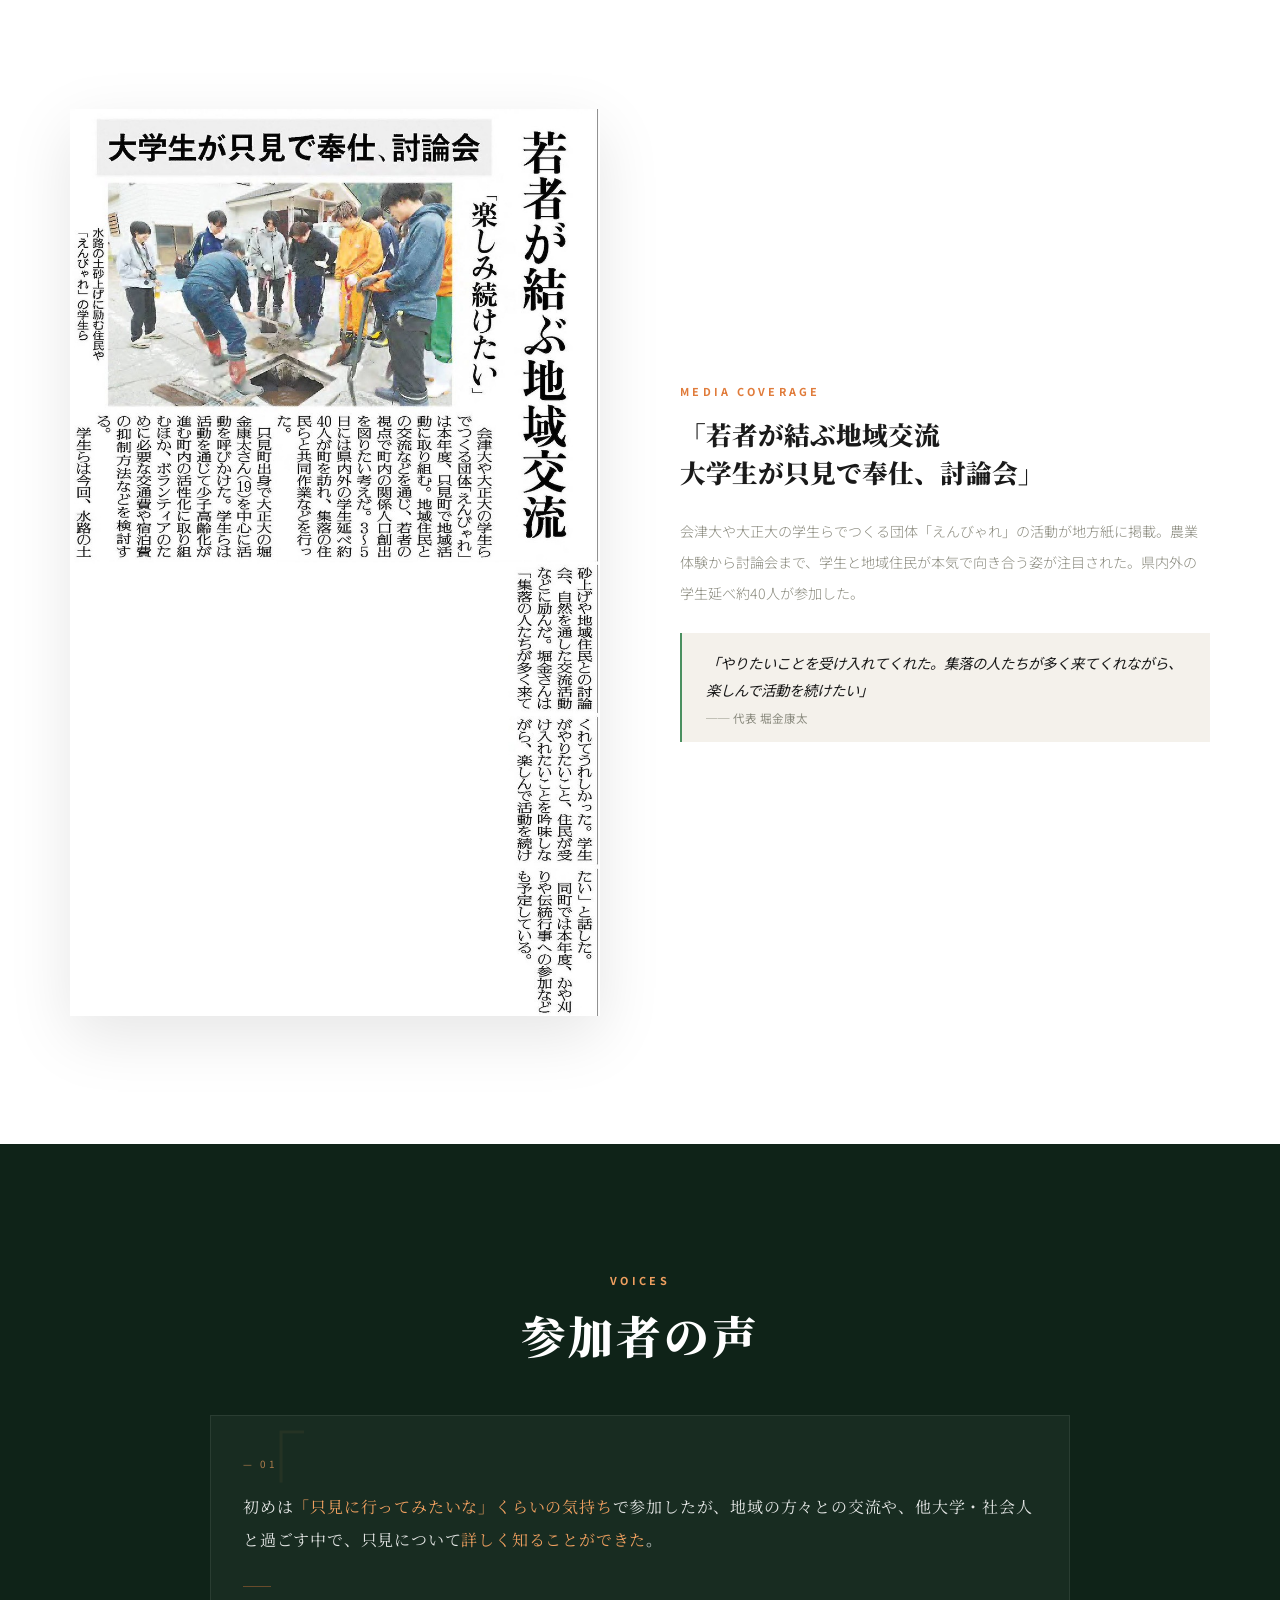
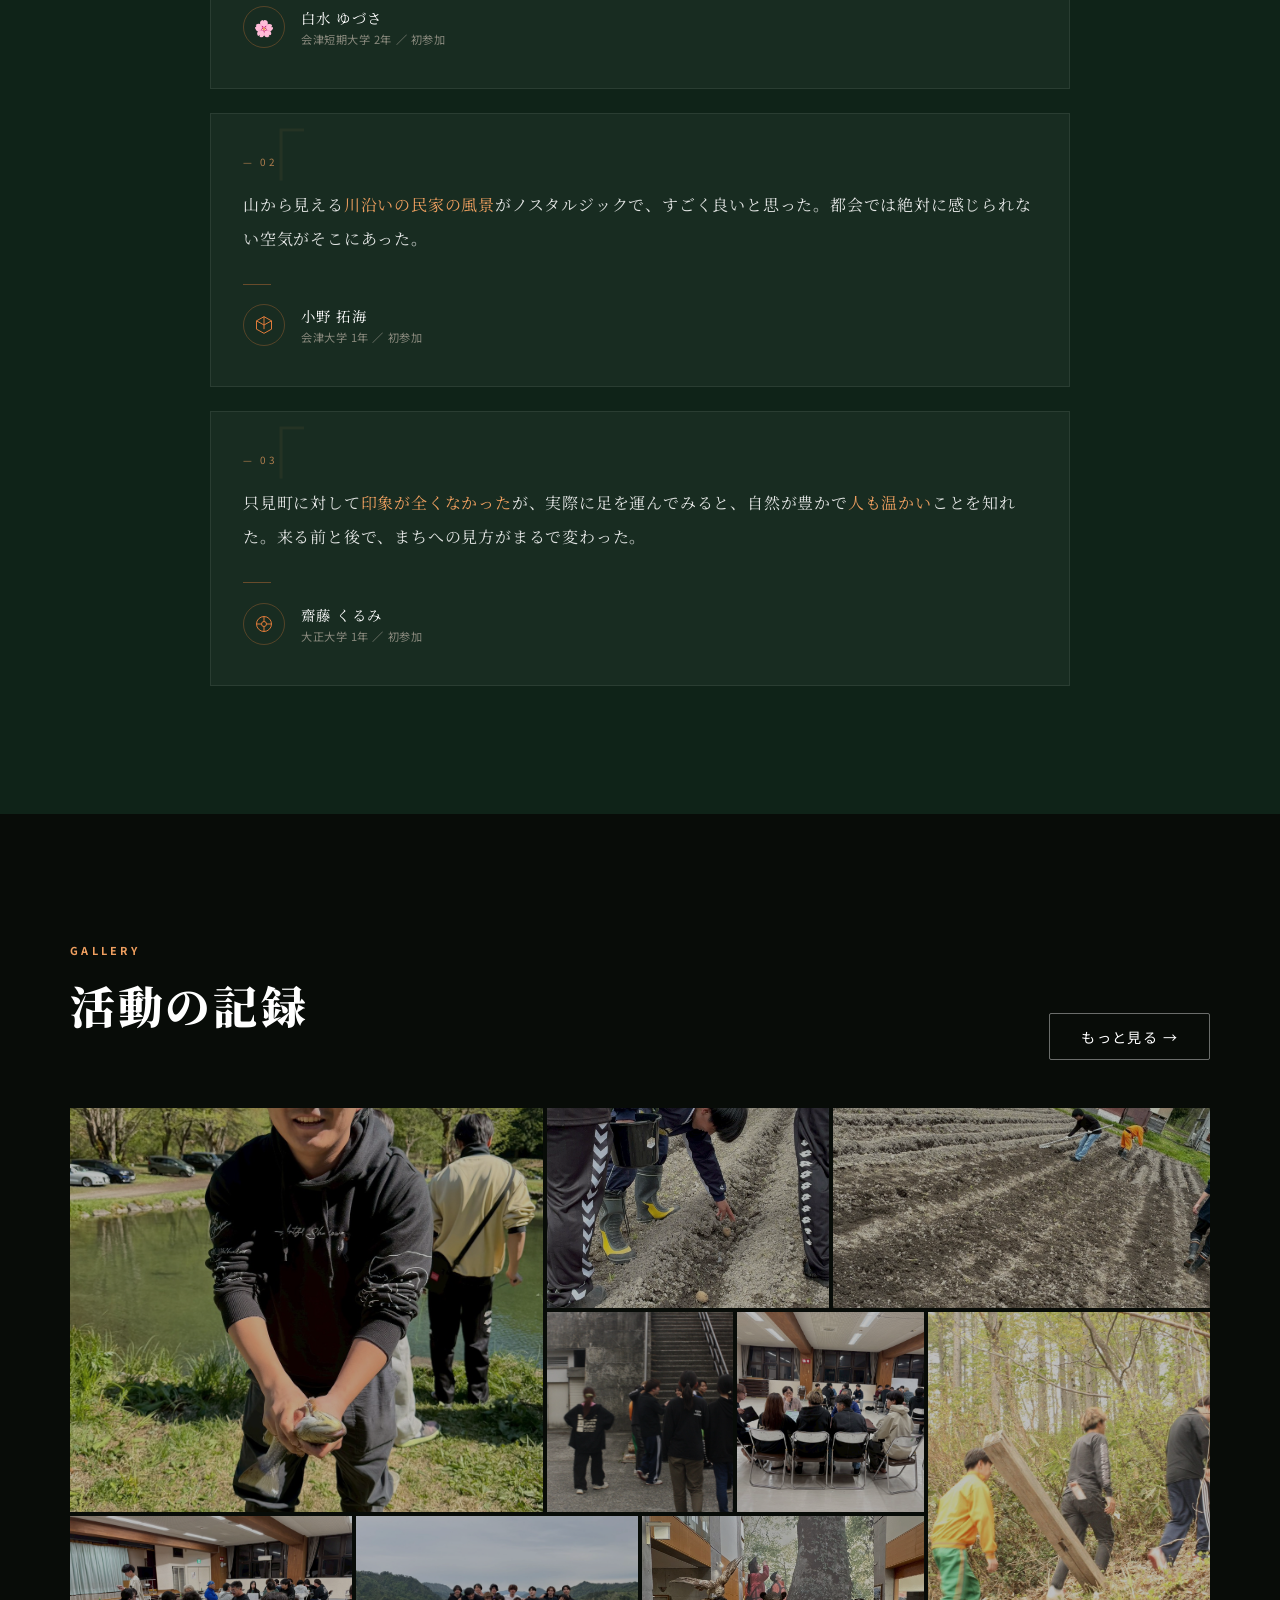
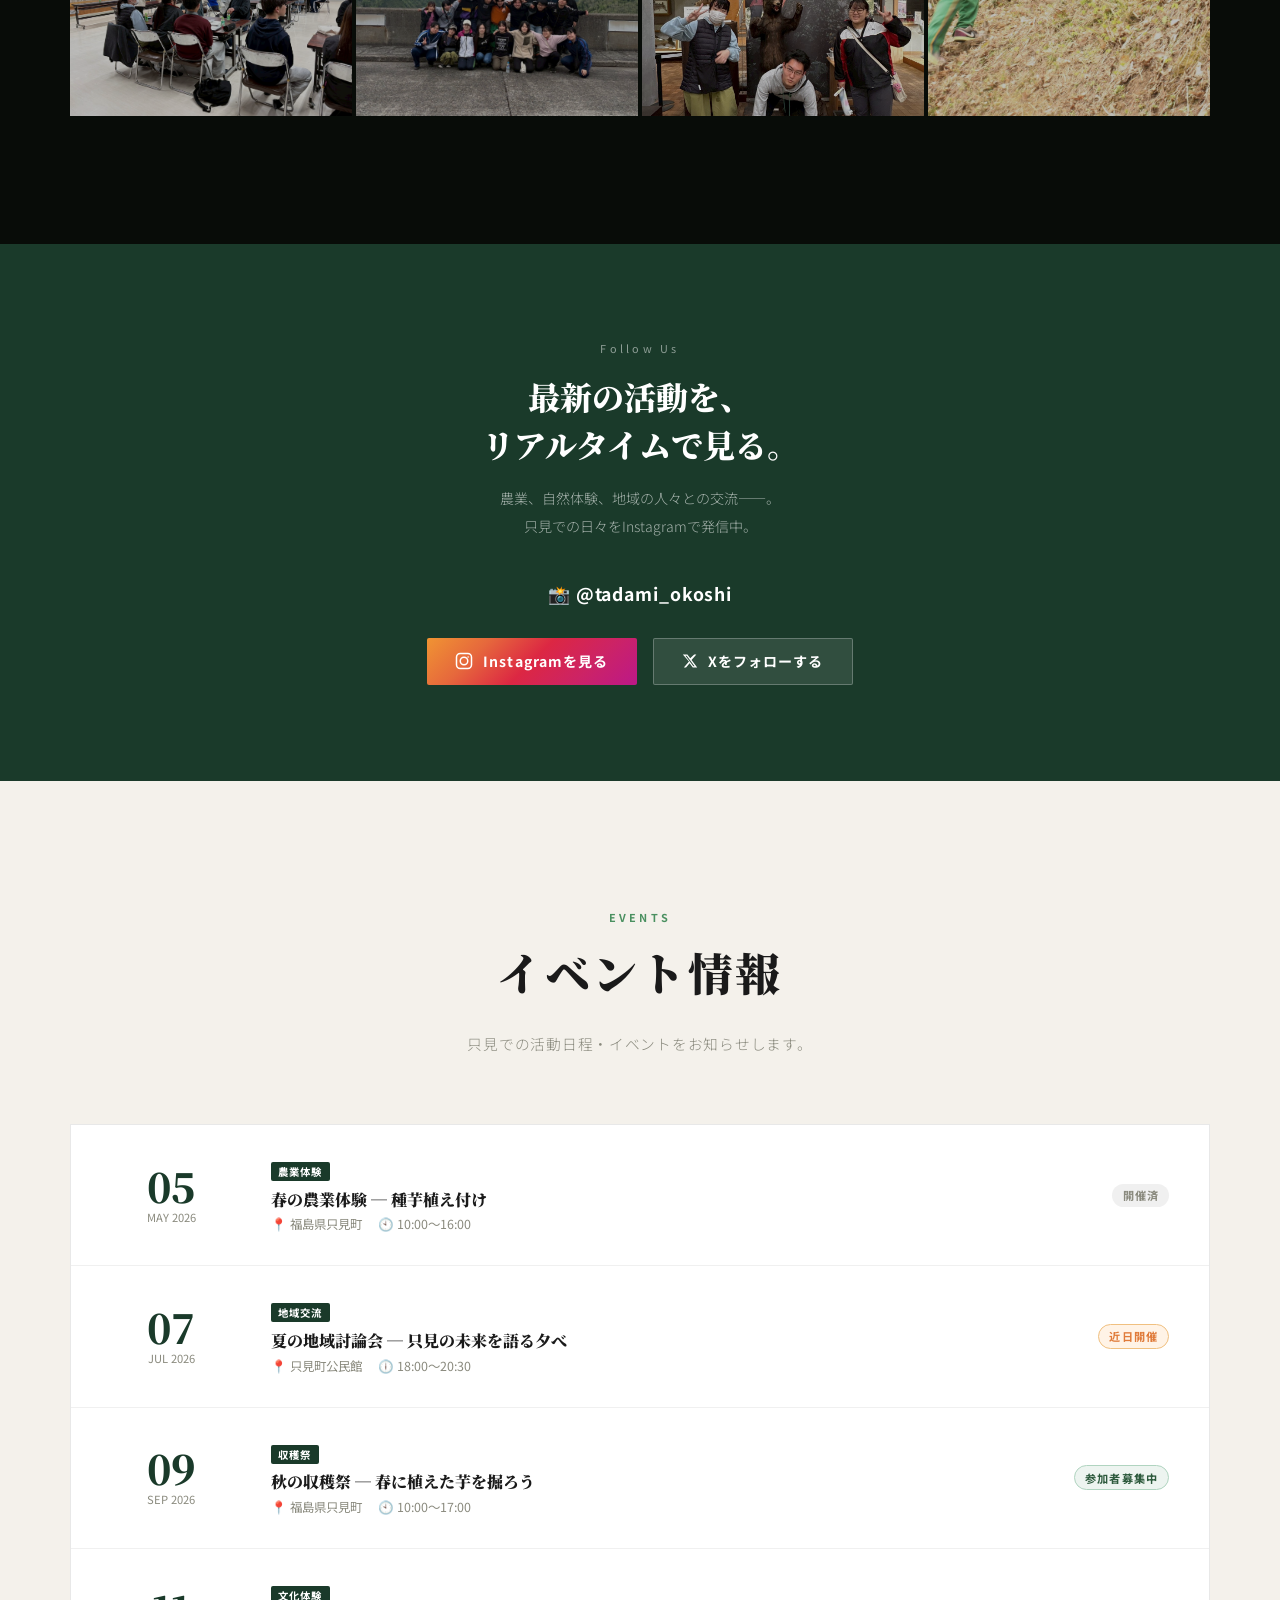
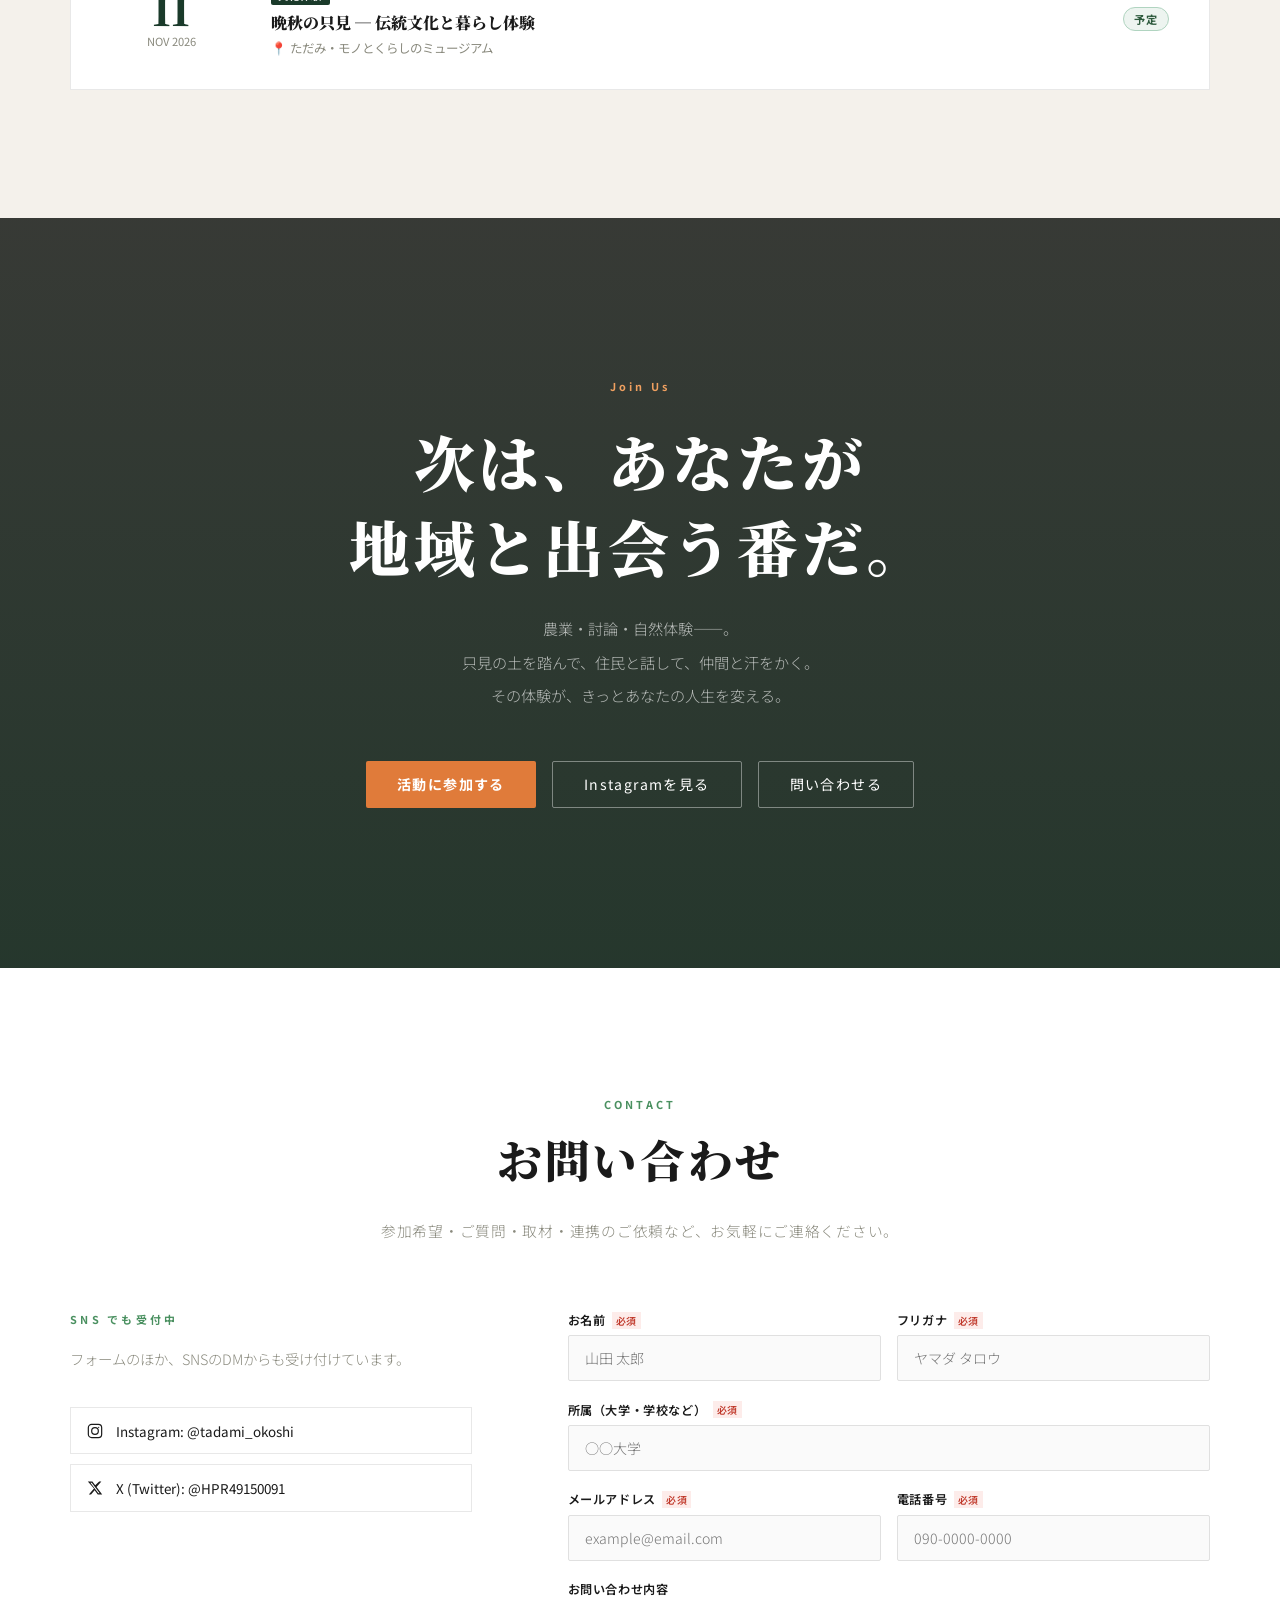
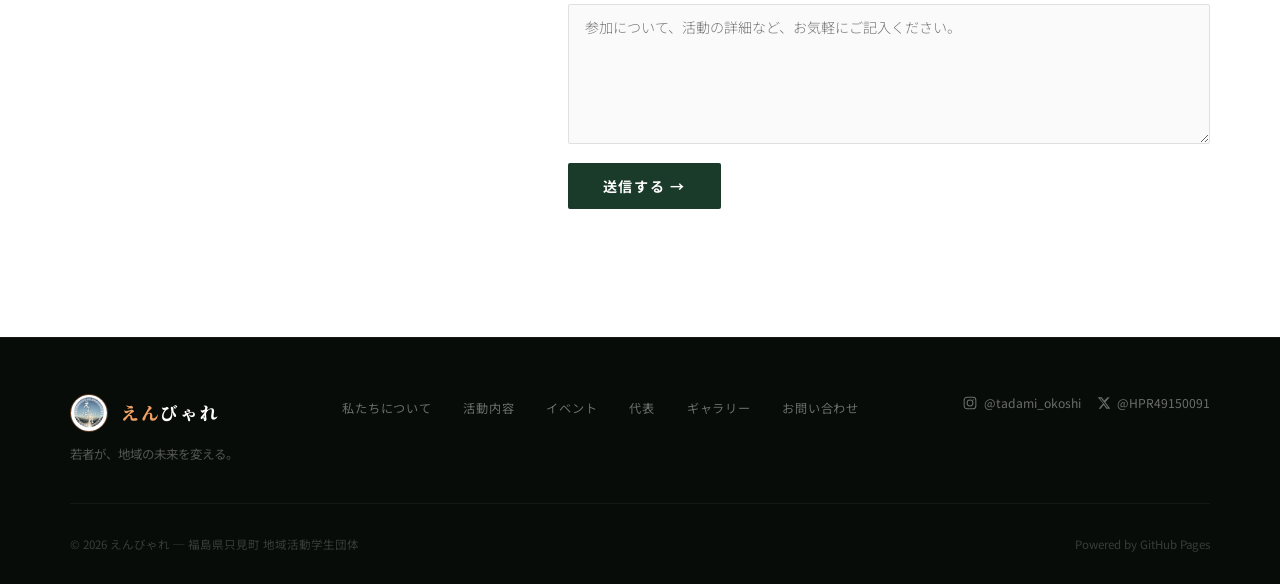
==== commit 92467295: "スマホ用ハンバーガーメニュー追加" ====
--- a/index.html
+++ b/index.html
@@ -1372,7 +1372,38 @@
 
     @media (max-width: 768px) {
       nav { padding: 0 1.2rem; }
-      .nav-menu { display: none; }
+      .nav-menu {
+        display: none;
+        position: fixed;
+        top: 0; left: 0; right: 0; bottom: 0;
+        background: rgba(8,12,8,0.97);
+        flex-direction: column;
+        align-items: center;
+        justify-content: center;
+        gap: 2rem;
+        z-index: 400;
+      }
+      .nav-menu.open { display: flex; }
+      .nav-menu a { font-size: 1.2rem; color: rgba(255,255,255,0.85); letter-spacing: 0.15em; }
+      .nav-right { display: none; }
+      .hamburger {
+        display: flex;
+        flex-direction: column;
+        gap: 5px;
+        cursor: pointer;
+        z-index: 600;
+        padding: 4px;
+      }
+      .hamburger span {
+        display: block;
+        width: 24px;
+        height: 2px;
+        background: var(--white);
+        transition: all 0.3s;
+      }
+      .hamburger.open span:nth-child(1) { transform: translateY(7px) rotate(45deg); }
+      .hamburger.open span:nth-child(2) { opacity: 0; }
+      .hamburger.open span:nth-child(3) { transform: translateY(-7px) rotate(-45deg); }
       .sec { padding: 5rem 1.2rem; }
       .gallery-section { padding: 5rem 1.2rem; }
       .stats-grid { grid-template-columns: repeat(2, 1fr); }
@@ -1414,6 +1445,9 @@
     </a>
     <a href="#contact" class="nav-cta">参加する</a>
   </div>
+  <button class="hamburger" id="hamburger" aria-label="メニュー">
+    <span></span><span></span><span></span>
+  </button>
 </nav>
 
 <!-- ── HERO ── -->
@@ -1961,6 +1995,22 @@
     alert('ありがとうございます！後ほどご連絡いたします。');
     e.target.reset();
   }
+
+  // ── ハンバーガーメニュー ──
+  const hamburger = document.getElementById('hamburger');
+  const navMenu = document.querySelector('.nav-menu');
+  hamburger.addEventListener('click', () => {
+    hamburger.classList.toggle('open');
+    navMenu.classList.toggle('open');
+    document.body.style.overflow = navMenu.classList.contains('open') ? 'hidden' : '';
+  });
+  navMenu.querySelectorAll('a').forEach(link => {
+    link.addEventListener('click', () => {
+      hamburger.classList.remove('open');
+      navMenu.classList.remove('open');
+      document.body.style.overflow = '';
+    });
+  });
 </script>
 </body>
 </html>
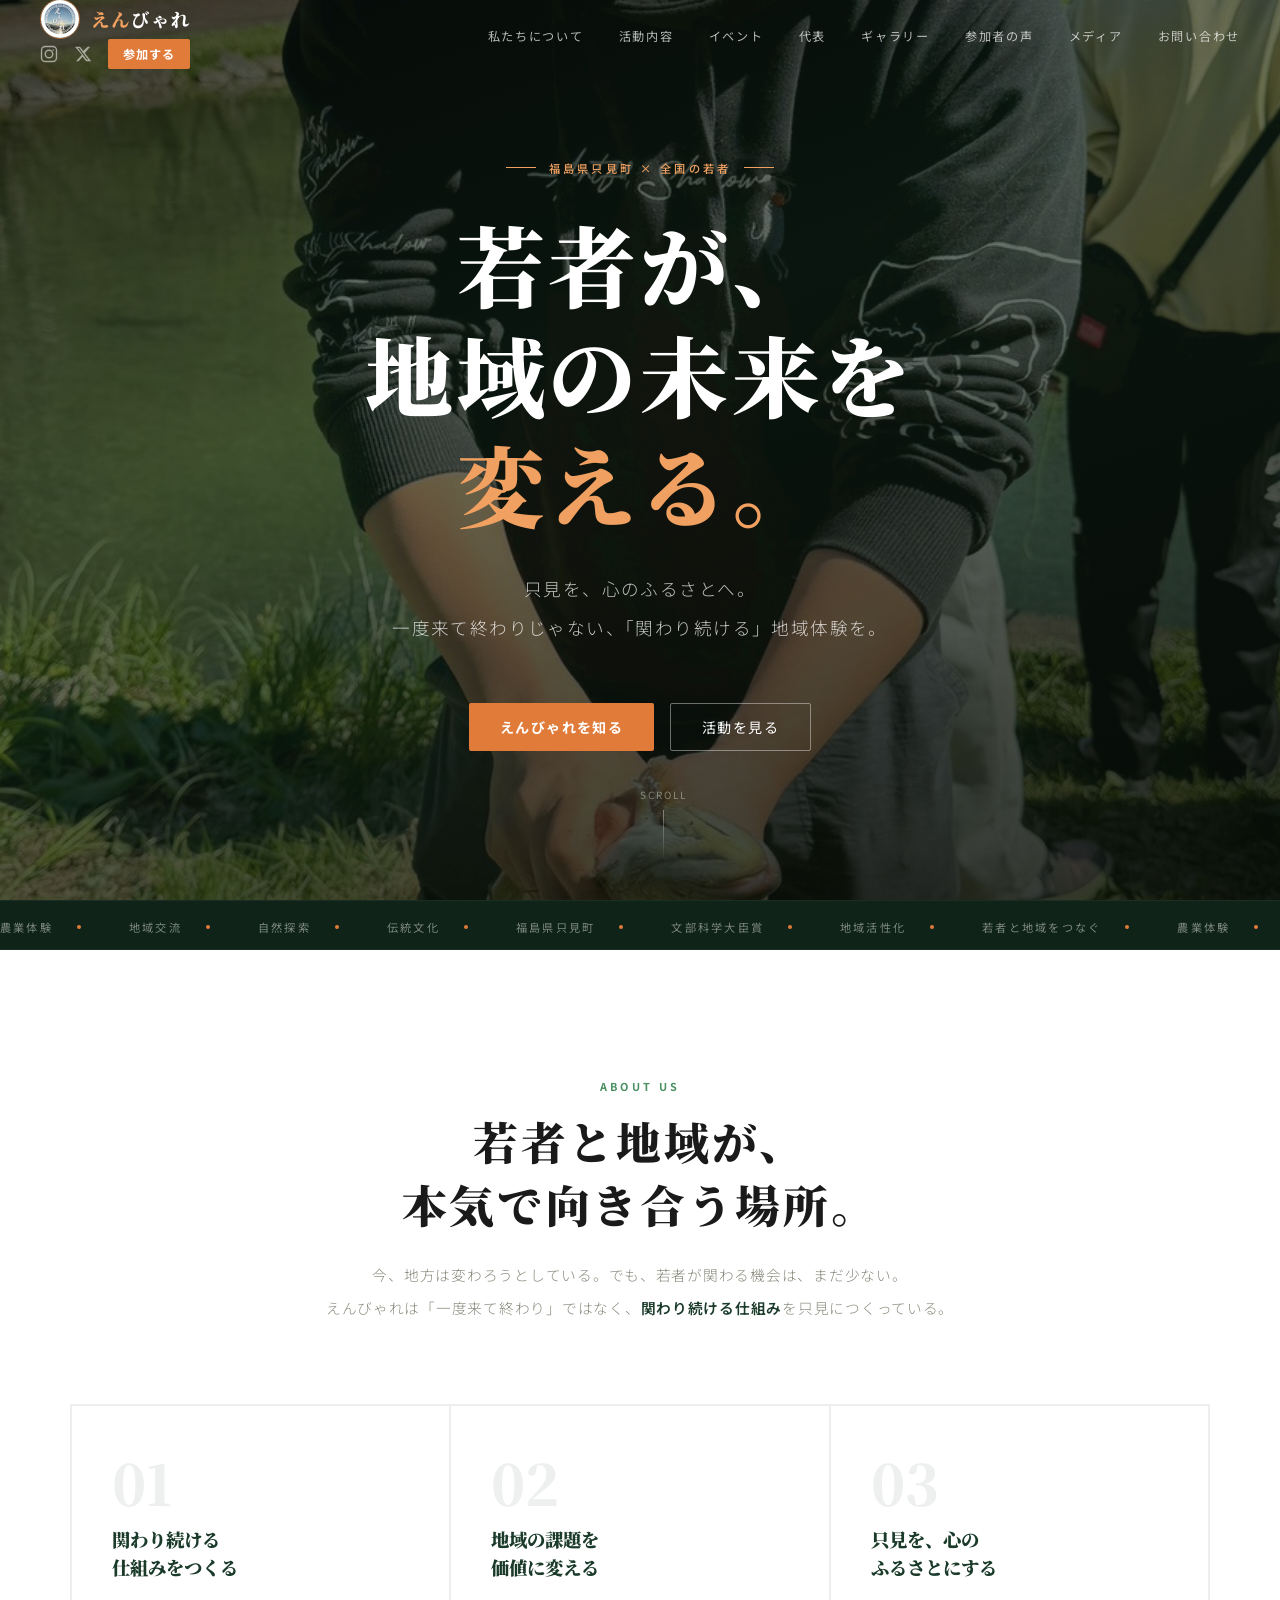
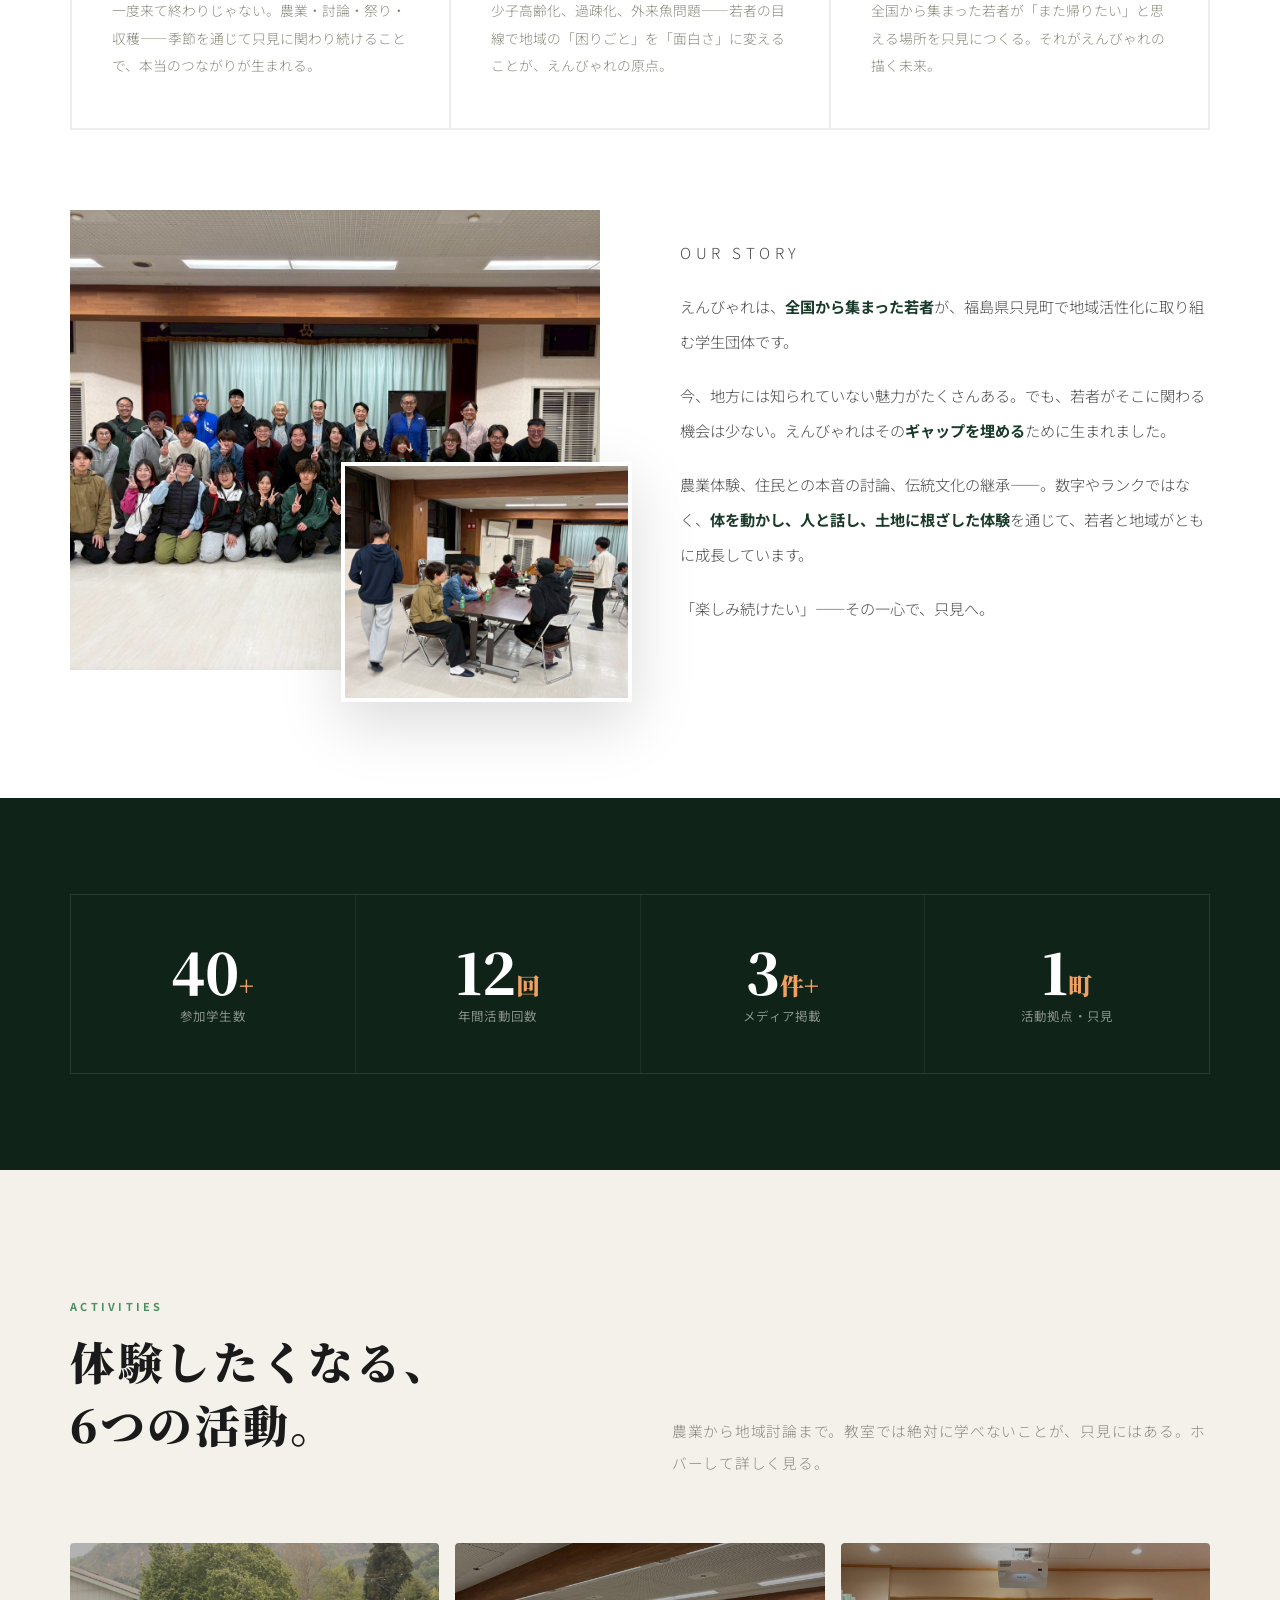
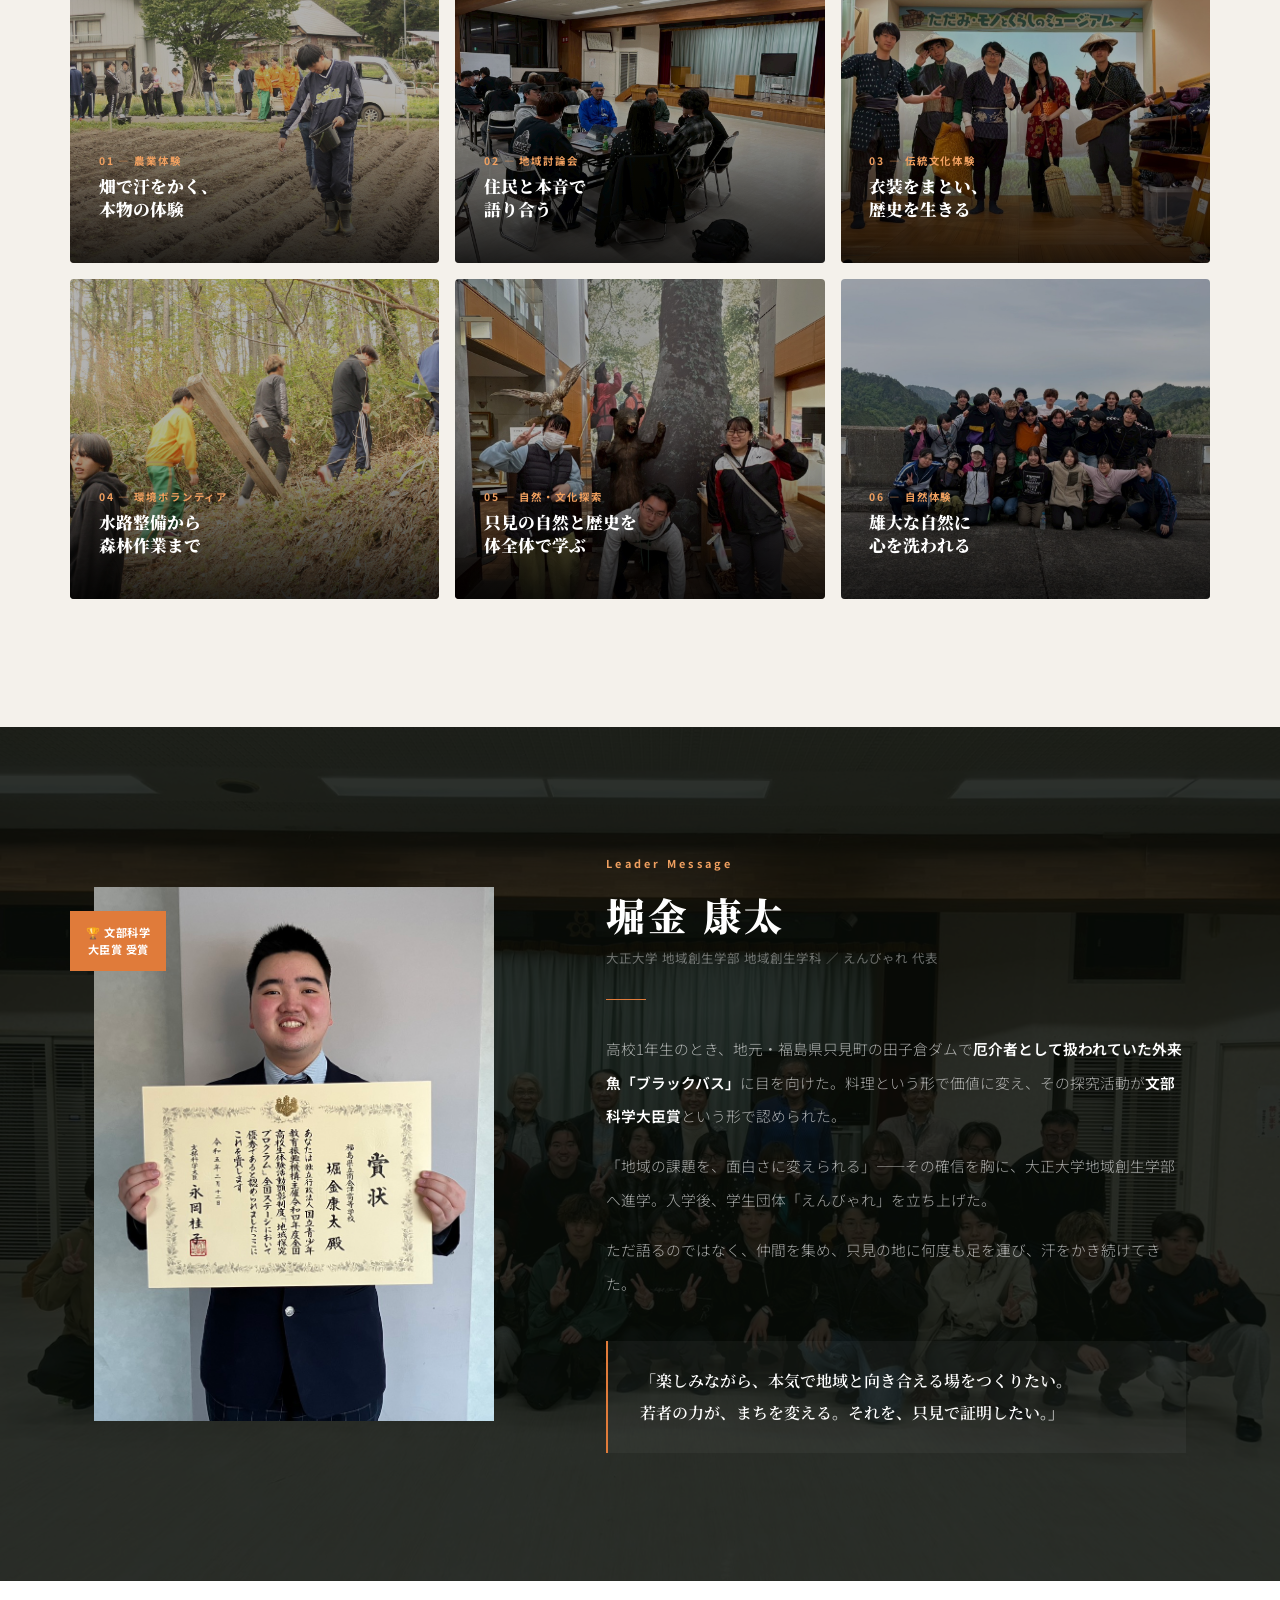
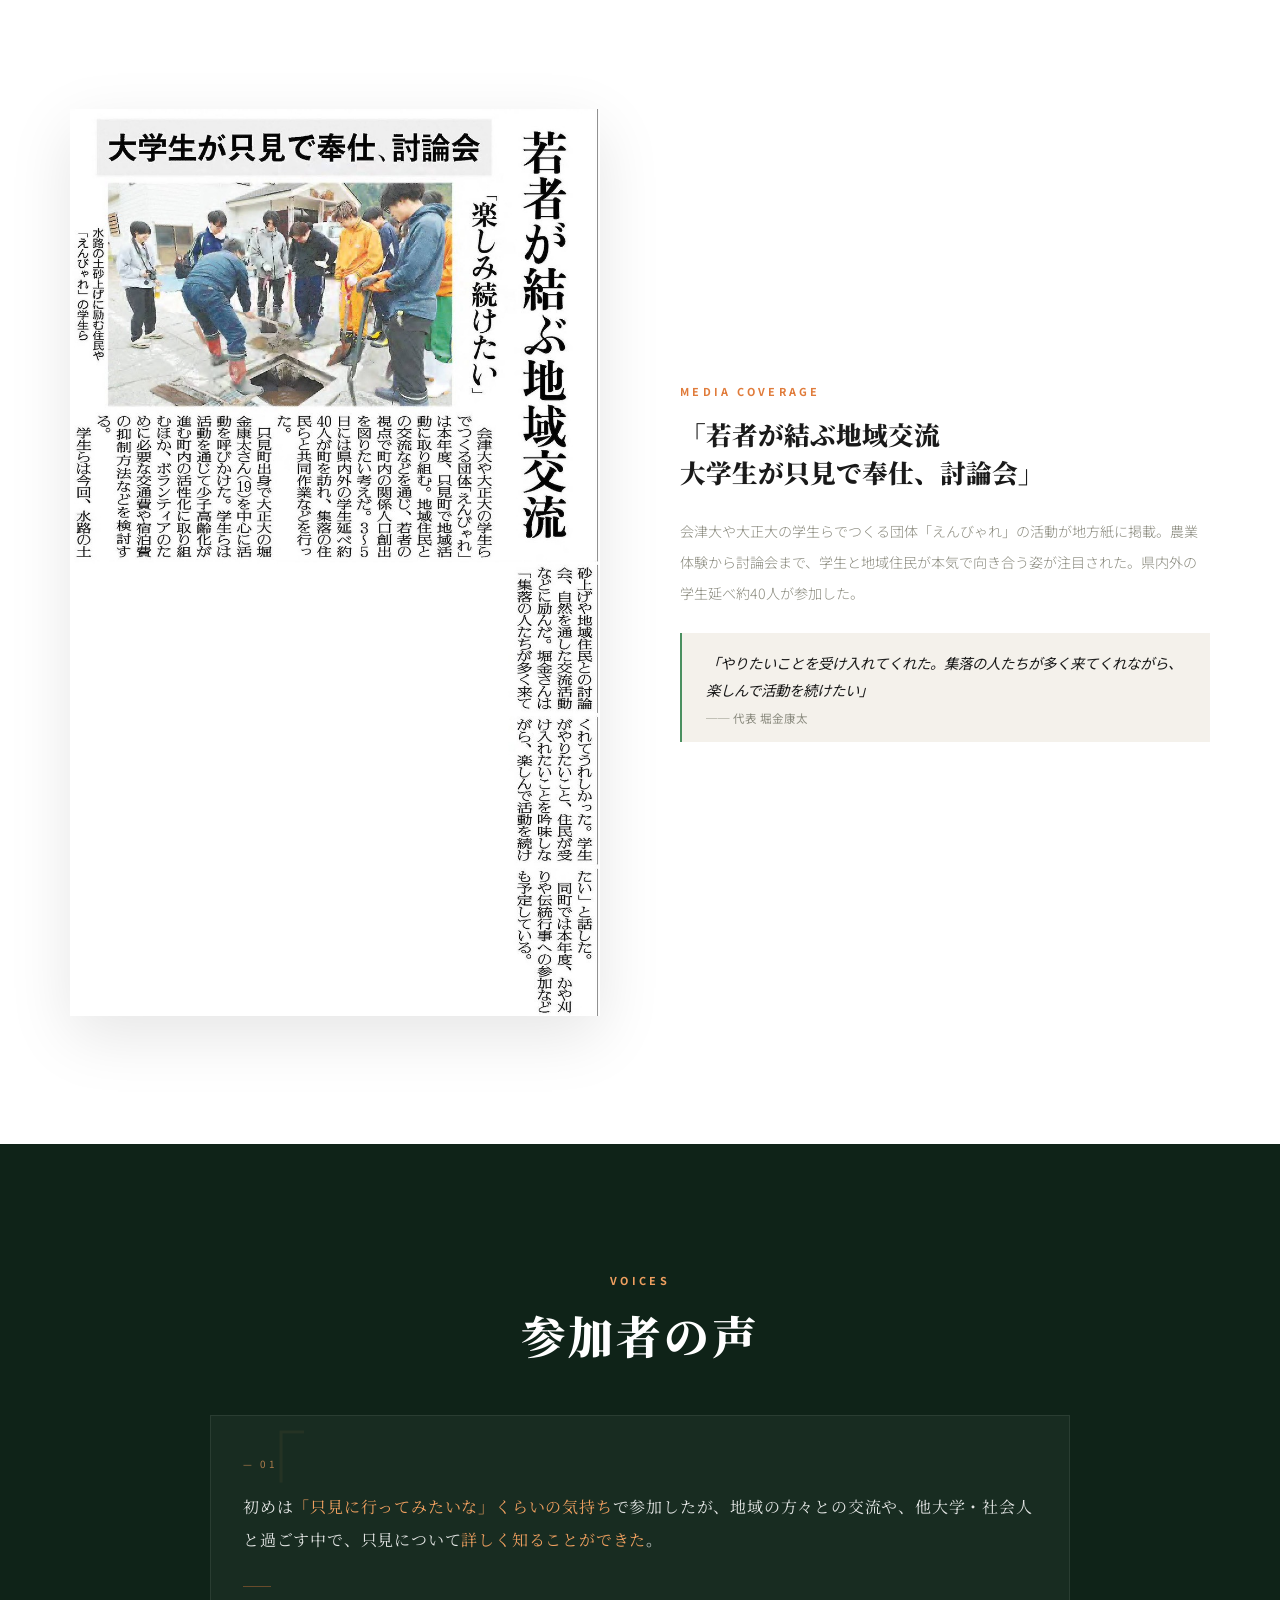
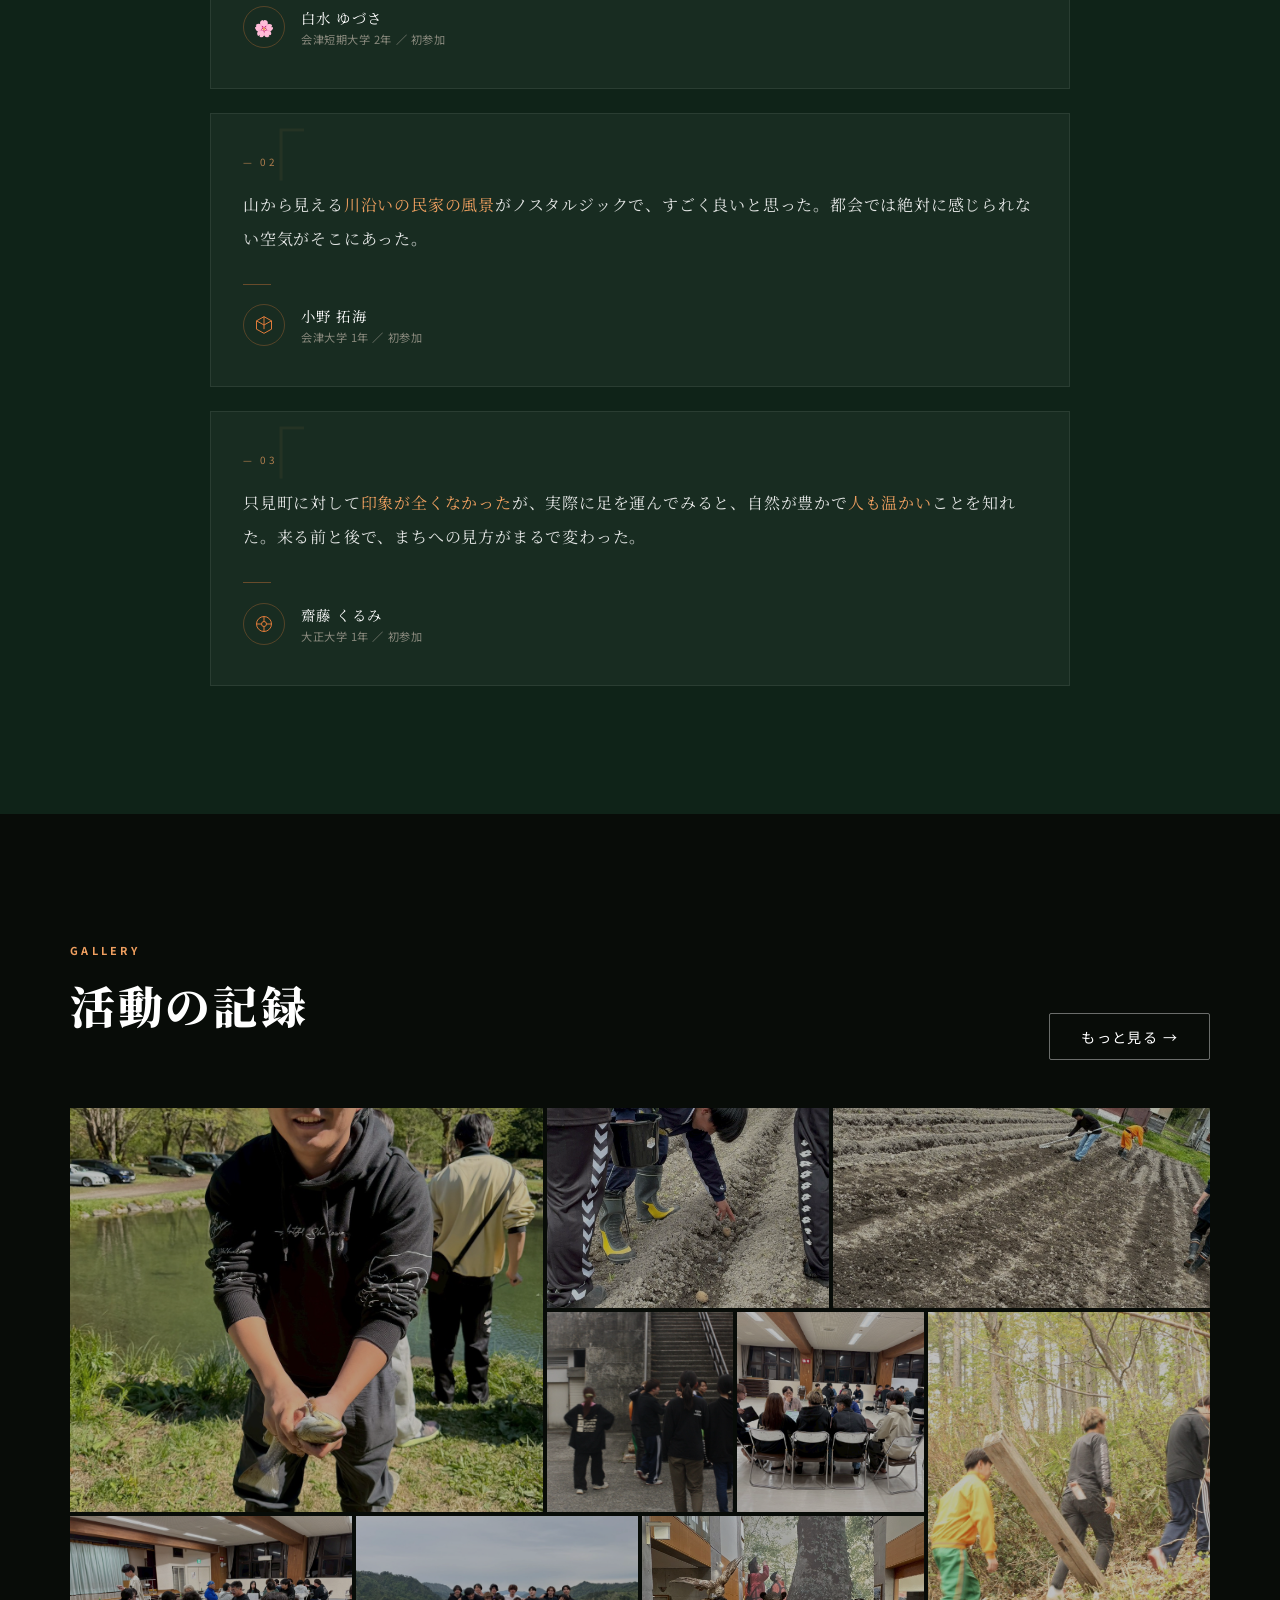
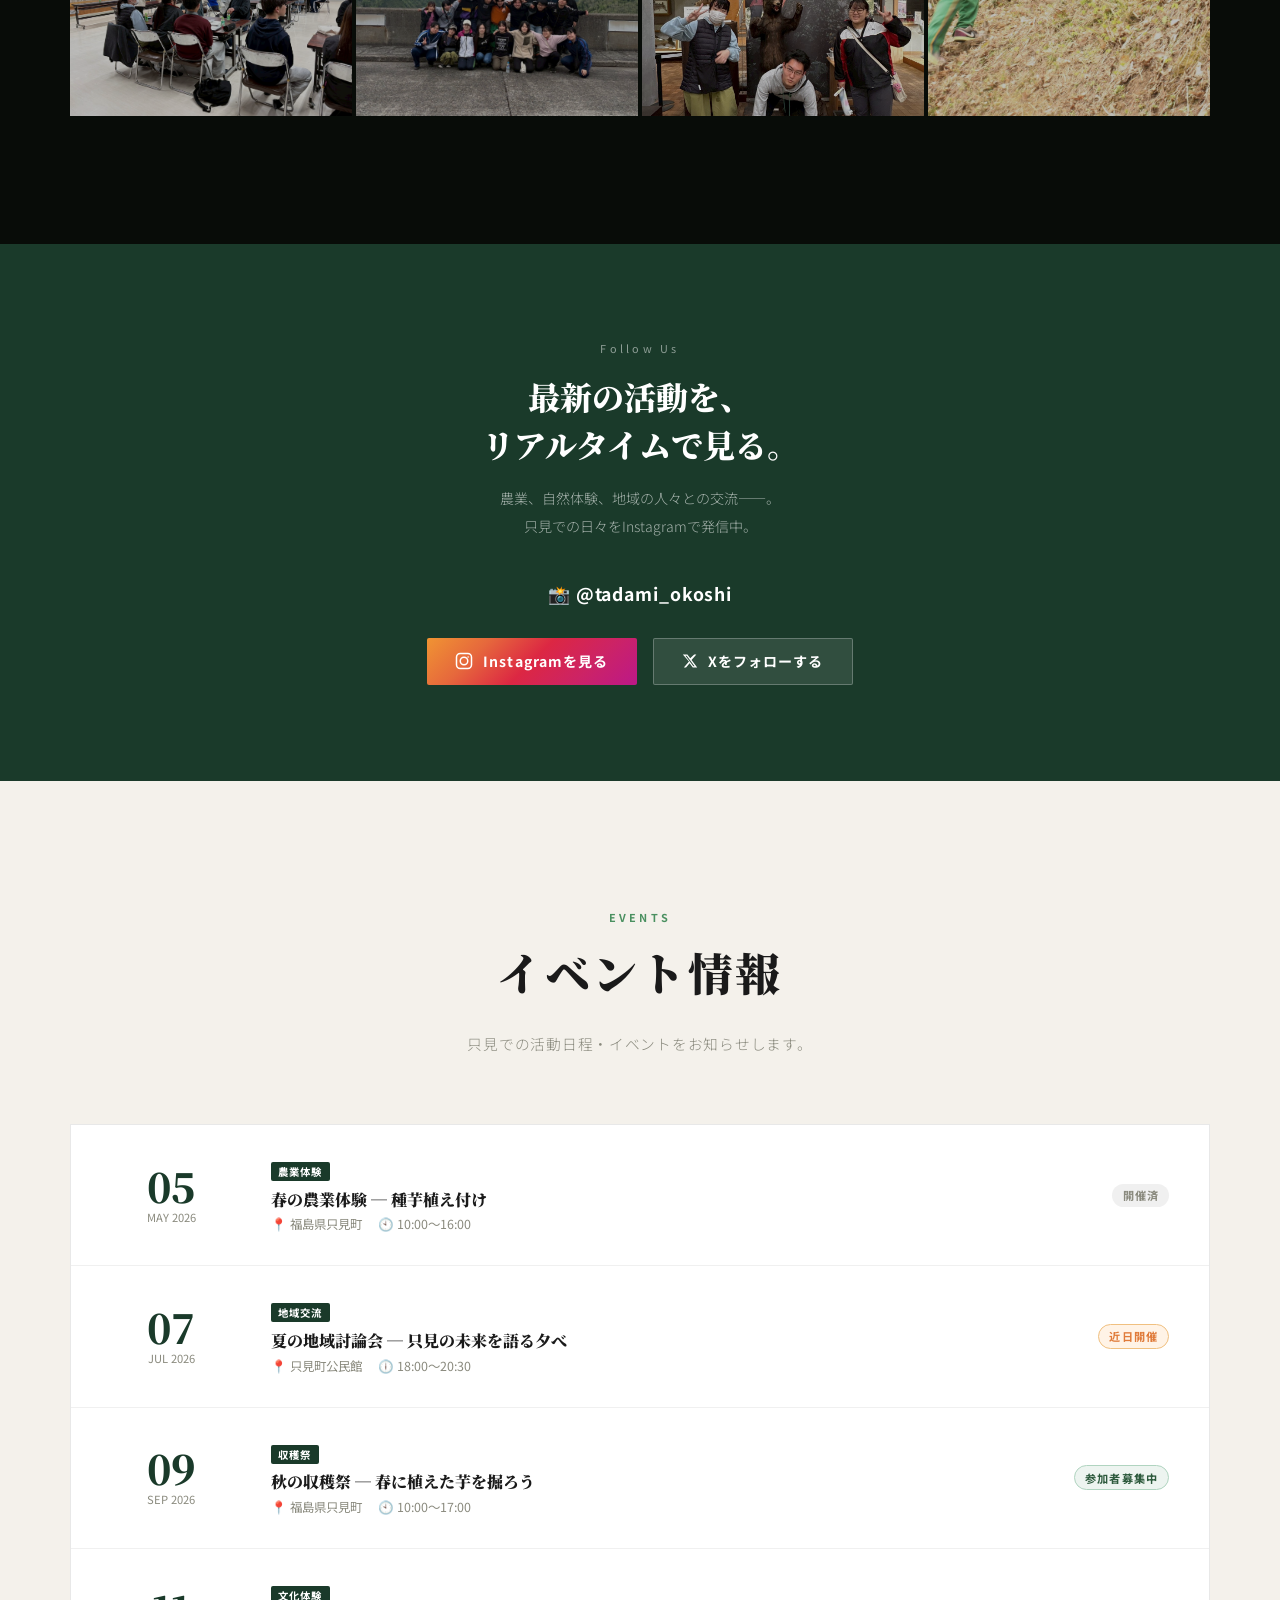
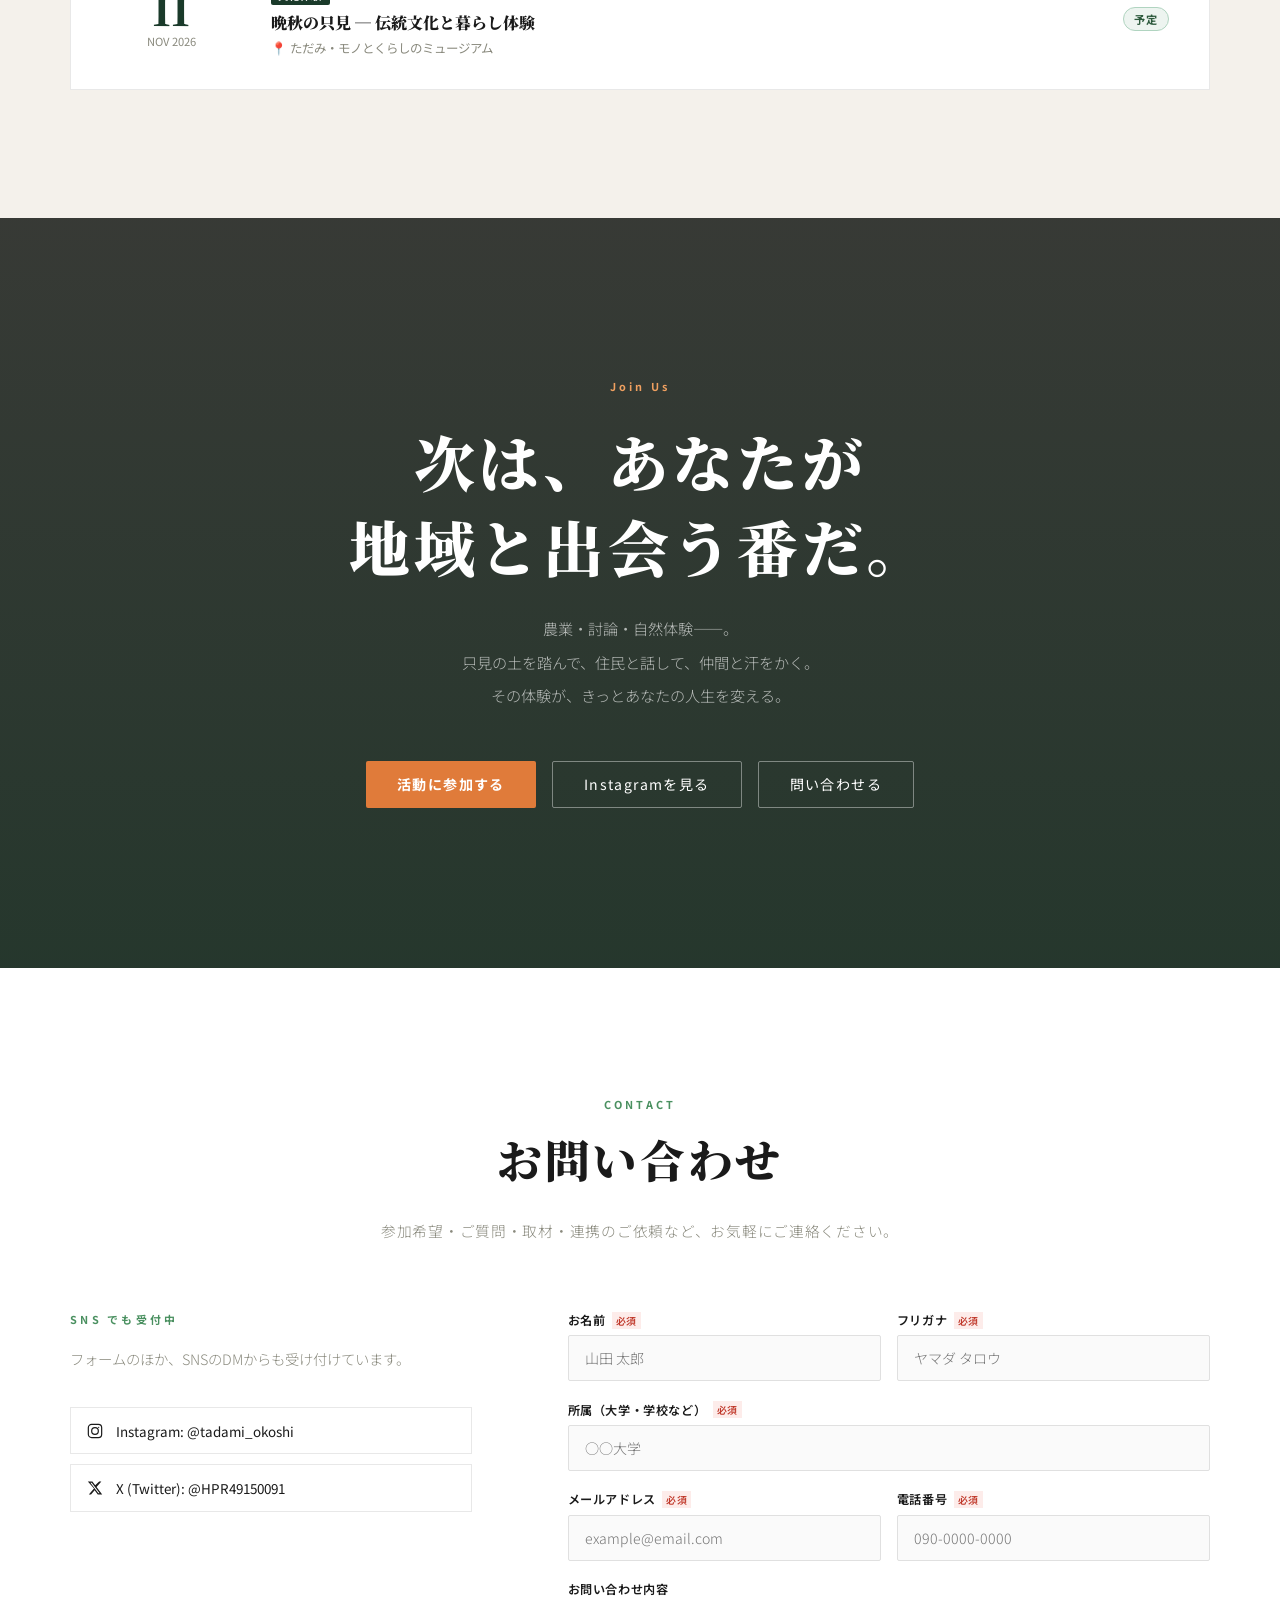
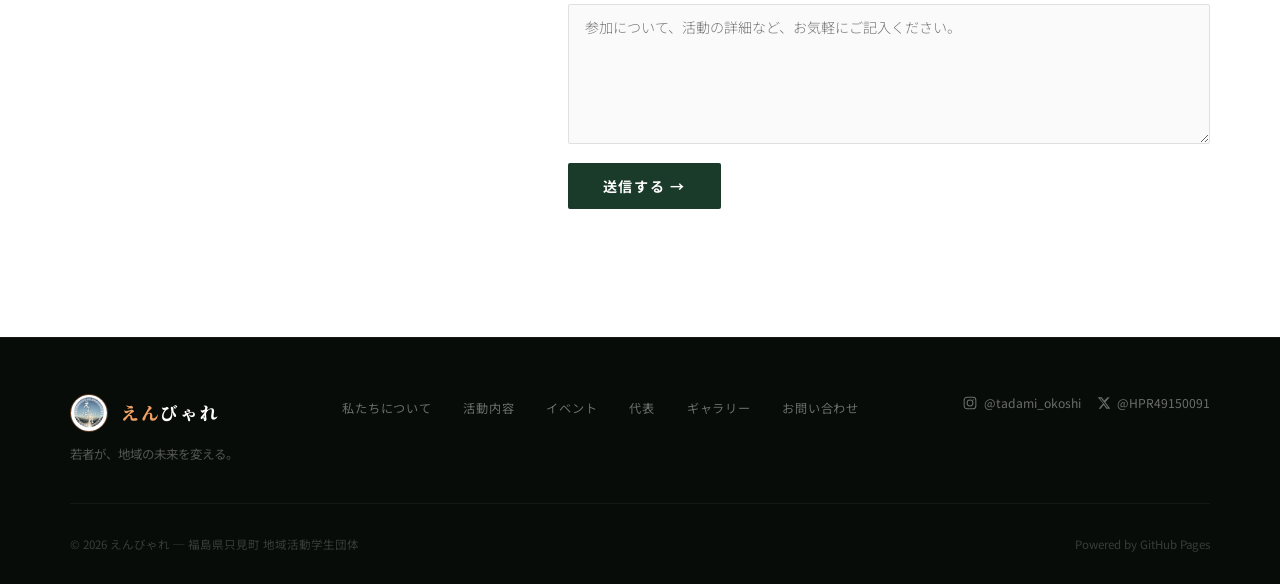
==== commit 5bb30ebe: "スマホでもタブを上に常時表示・横スクロール対応" ====
--- a/index.html
+++ b/index.html
@@ -1371,39 +1371,43 @@
     }
 
     @media (max-width: 768px) {
-      nav { padding: 0 1.2rem; }
+      nav {
+        padding: 0;
+        flex-direction: column;
+        align-items: stretch;
+        height: auto;
+        background: rgba(8,12,8,0.97);
+        backdrop-filter: blur(20px);
+      }
+      .nav-top-row {
+        display: flex;
+        align-items: center;
+        justify-content: space-between;
+        padding: 0 1.2rem;
+        height: 52px;
+      }
       .nav-menu {
-        display: none;
-        position: fixed;
-        top: 0; left: 0; right: 0; bottom: 0;
-        background: rgba(8,12,8,0.97);
-        flex-direction: column;
-        align-items: center;
-        justify-content: center;
-        gap: 2rem;
-        z-index: 400;
+        display: flex;
+        overflow-x: auto;
+        gap: 0;
+        padding: 0 0.5rem 0.5rem;
+        scrollbar-width: none;
+        border-top: 1px solid rgba(255,255,255,0.06);
+        flex-wrap: nowrap;
+        justify-content: flex-start;
       }
-      .nav-menu.open { display: flex; }
-      .nav-menu a { font-size: 1.2rem; color: rgba(255,255,255,0.85); letter-spacing: 0.15em; }
+      .nav-menu::-webkit-scrollbar { display: none; }
+      .nav-menu li { flex-shrink: 0; }
+      .nav-menu a {
+        font-size: 0.72rem;
+        padding: 0.5rem 0.8rem;
+        white-space: nowrap;
+        display: block;
+        color: rgba(255,255,255,0.65);
+        letter-spacing: 0.06em;
+      }
       .nav-right { display: none; }
-      .hamburger {
-        display: flex;
-        flex-direction: column;
-        gap: 5px;
-        cursor: pointer;
-        z-index: 600;
-        padding: 4px;
-      }
-      .hamburger span {
-        display: block;
-        width: 24px;
-        height: 2px;
-        background: var(--white);
-        transition: all 0.3s;
-      }
-      .hamburger.open span:nth-child(1) { transform: translateY(7px) rotate(45deg); }
-      .hamburger.open span:nth-child(2) { opacity: 0; }
-      .hamburger.open span:nth-child(3) { transform: translateY(-7px) rotate(-45deg); }
+      .hamburger { display: none; }
       .sec { padding: 5rem 1.2rem; }
       .gallery-section { padding: 5rem 1.2rem; }
       .stats-grid { grid-template-columns: repeat(2, 1fr); }
@@ -1422,10 +1426,21 @@
 
 <!-- ── NAV ── -->
 <nav id="nav">
-  <a href="#" class="nav-brand">
-    <img src="logo.png" alt="えんびゃれ ロゴ" class="nav-logo-img" onerror="this.style.display='none'">
-    <span class="nav-brand-name"><span>えん</span>びゃれ</span>
-  </a>
+  <div class="nav-top-row">
+    <a href="#" class="nav-brand">
+      <img src="logo.png" alt="えんびゃれ ロゴ" class="nav-logo-img" onerror="this.style.display='none'">
+      <span class="nav-brand-name"><span>えん</span>びゃれ</span>
+    </a>
+    <div class="nav-right">
+      <a href="https://www.instagram.com/tadami_okoshi/" target="_blank" class="nav-social">
+        <svg viewBox="0 0 24 24" fill="none" stroke="currentColor" stroke-width="1.8" stroke-linecap="round" stroke-linejoin="round"><rect x="2" y="2" width="20" height="20" rx="5"/><circle cx="12" cy="12" r="5"/><circle cx="17.5" cy="6.5" r="1" fill="currentColor" stroke="none"/></svg>
+      </a>
+      <a href="https://x.com/HPR49150091" target="_blank" class="nav-social">
+        <svg viewBox="0 0 24 24" fill="currentColor"><path d="M18.244 2.25h3.308l-7.227 8.26 8.502 11.24H16.17l-4.714-6.231-5.401 6.231H2.746l7.73-8.835L1.254 2.25H8.08l4.253 5.622 5.911-5.622Zm-1.161 17.52h1.833L7.084 4.126H5.117z"/></svg>
+      </a>
+      <a href="#contact" class="nav-cta">参加する</a>
+    </div>
+  </div>
   <ul class="nav-menu">
     <li><a href="#about">私たちについて</a></li>
     <li><a href="#activities">活動内容</a></li>
@@ -1436,18 +1451,6 @@
     <li><a href="media.html">メディア</a></li>
     <li><a href="#contact">お問い合わせ</a></li>
   </ul>
-  <div class="nav-right">
-    <a href="https://www.instagram.com/tadami_okoshi/" target="_blank" class="nav-social">
-      <svg viewBox="0 0 24 24" fill="none" stroke="currentColor" stroke-width="1.8" stroke-linecap="round" stroke-linejoin="round"><rect x="2" y="2" width="20" height="20" rx="5"/><circle cx="12" cy="12" r="5"/><circle cx="17.5" cy="6.5" r="1" fill="currentColor" stroke="none"/></svg>
-    </a>
-    <a href="https://x.com/HPR49150091" target="_blank" class="nav-social">
-      <svg viewBox="0 0 24 24" fill="currentColor"><path d="M18.244 2.25h3.308l-7.227 8.26 8.502 11.24H16.17l-4.714-6.231-5.401 6.231H2.746l7.73-8.835L1.254 2.25H8.08l4.253 5.622 5.911-5.622Zm-1.161 17.52h1.833L7.084 4.126H5.117z"/></svg>
-    </a>
-    <a href="#contact" class="nav-cta">参加する</a>
-  </div>
-  <button class="hamburger" id="hamburger" aria-label="メニュー">
-    <span></span><span></span><span></span>
-  </button>
 </nav>
 
 <!-- ── HERO ── -->
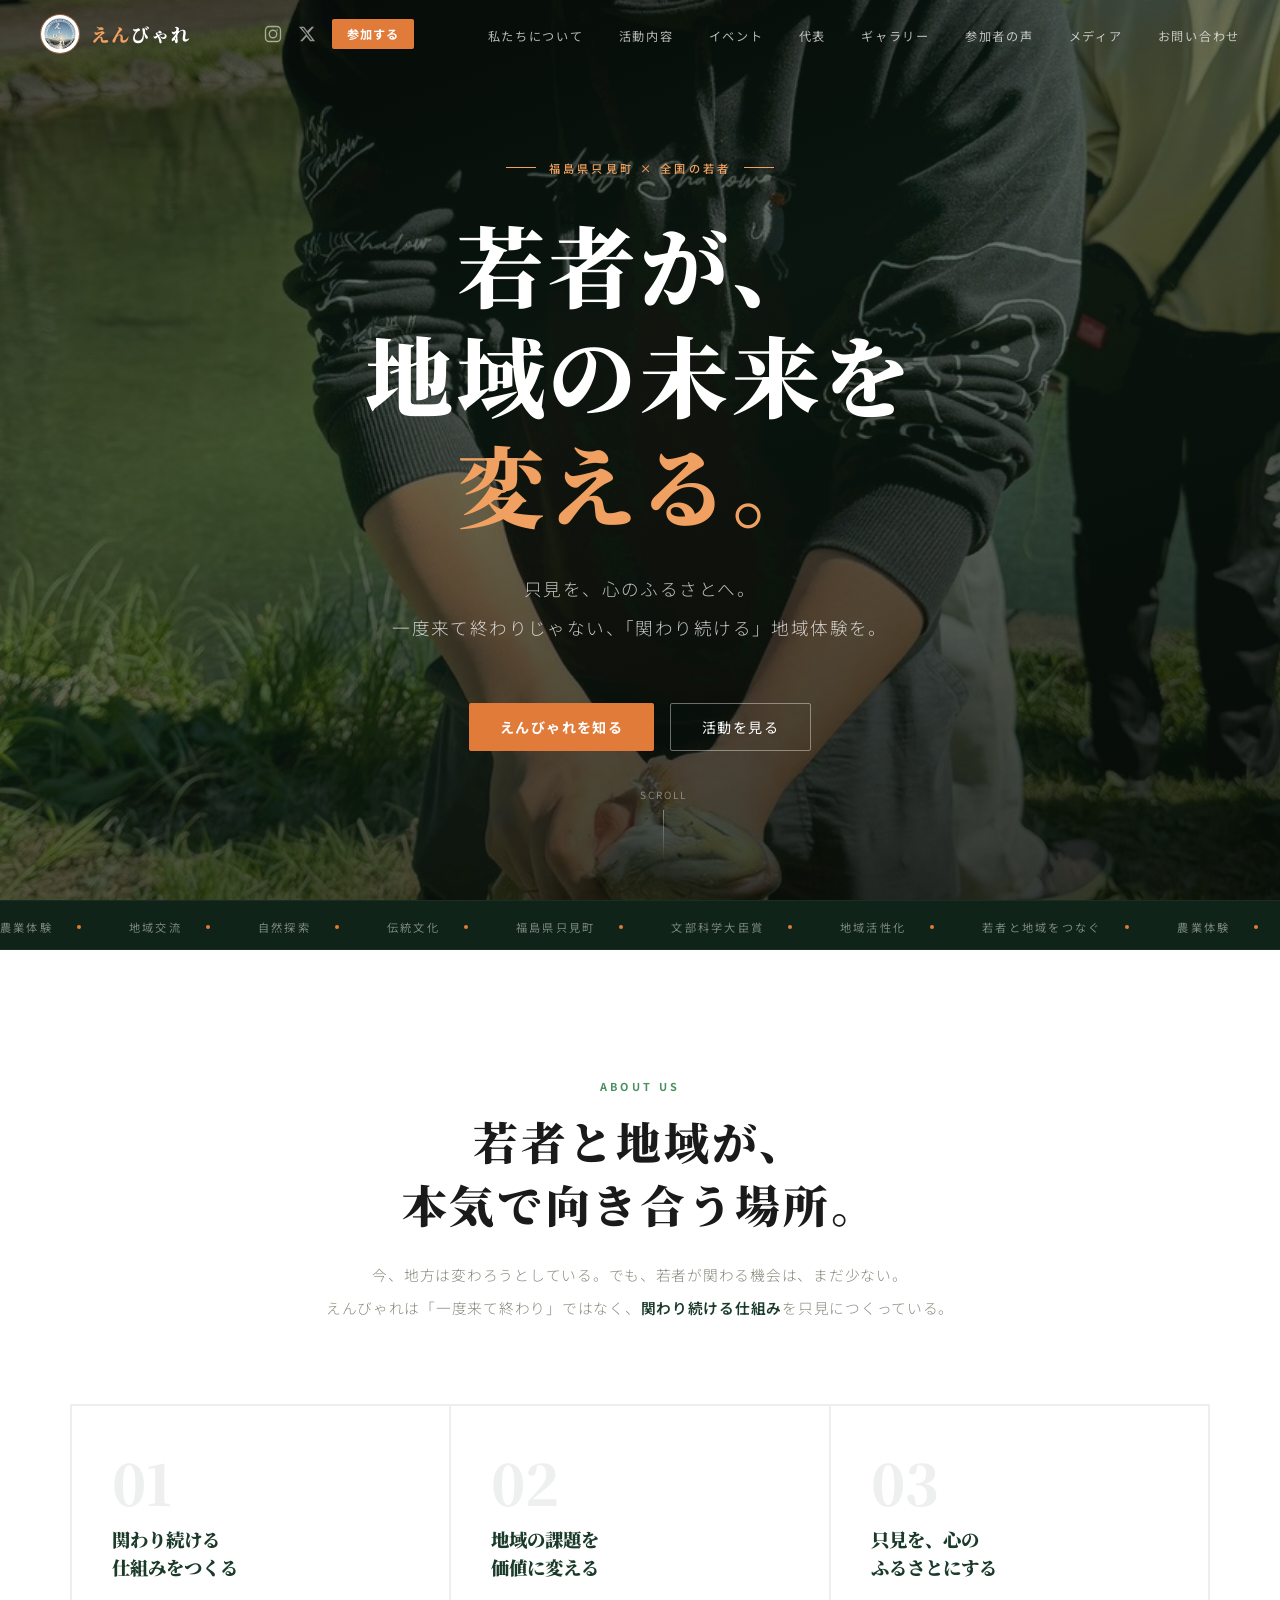
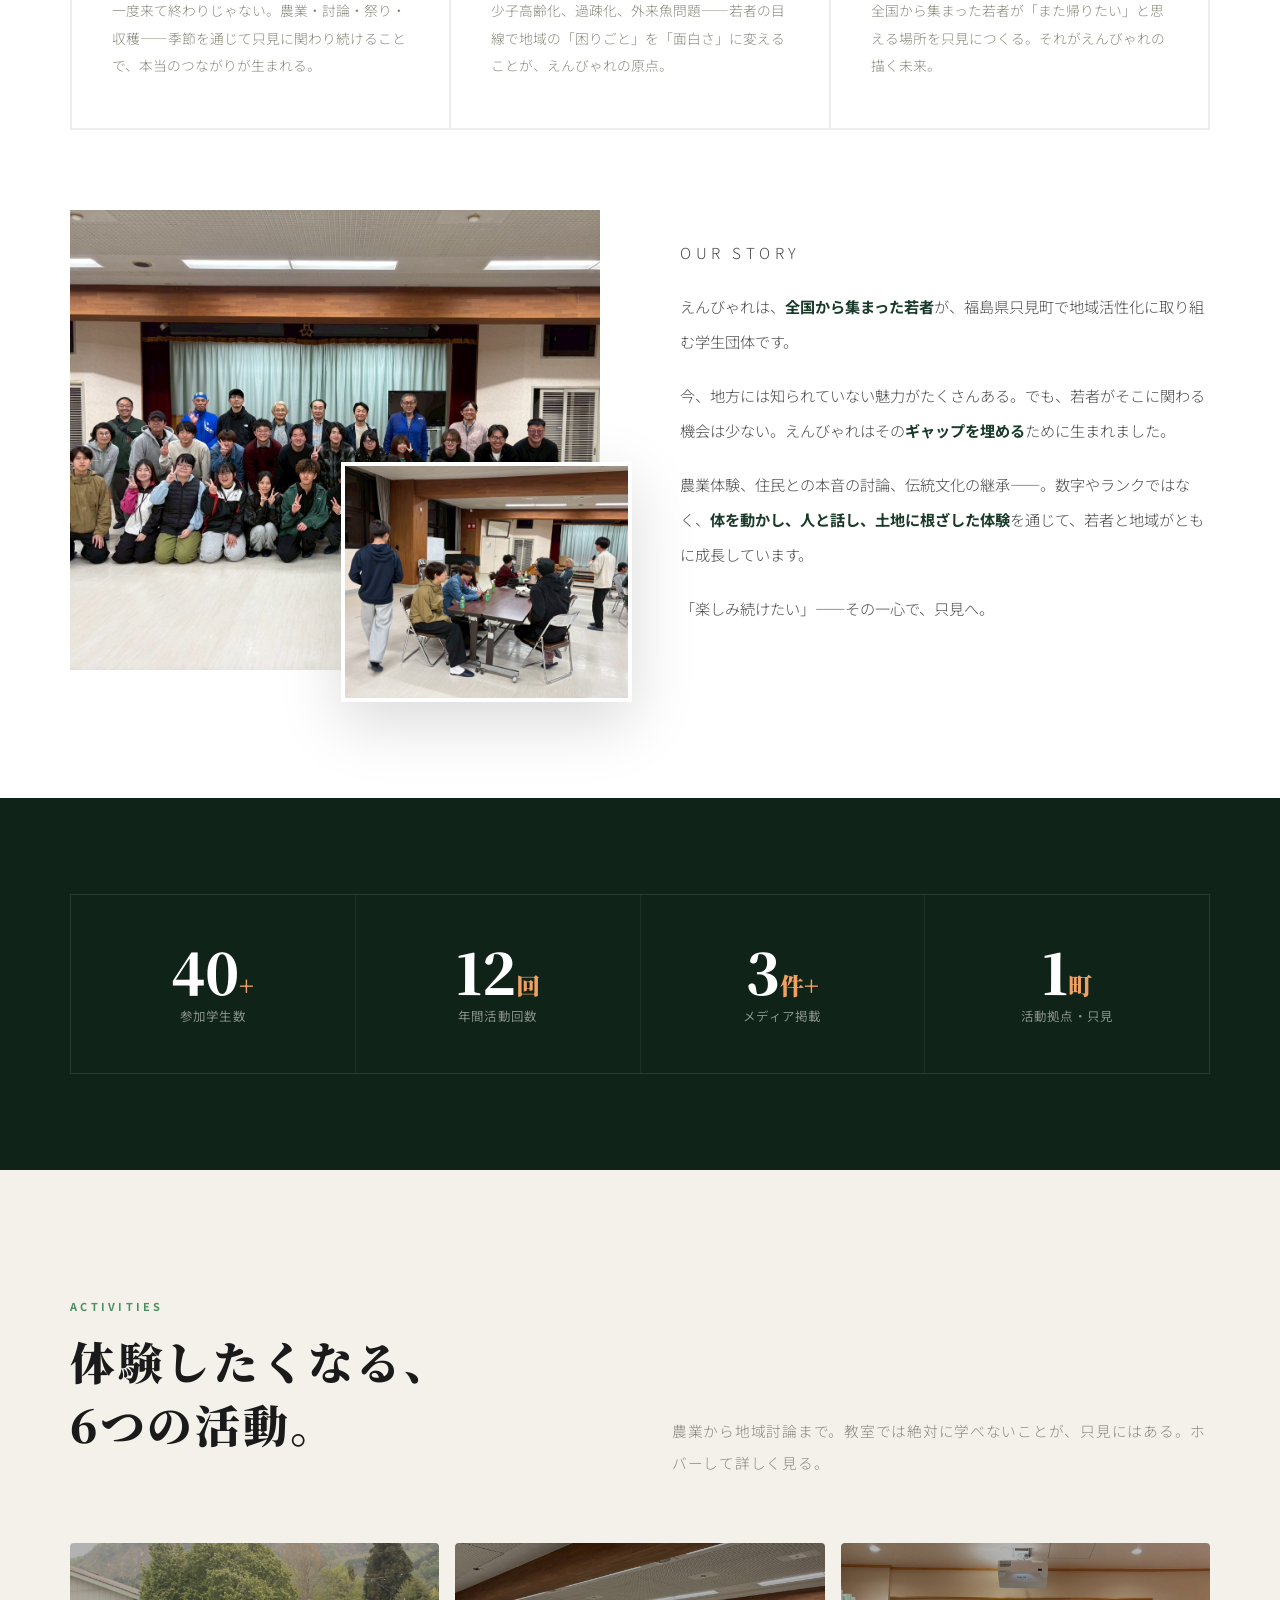
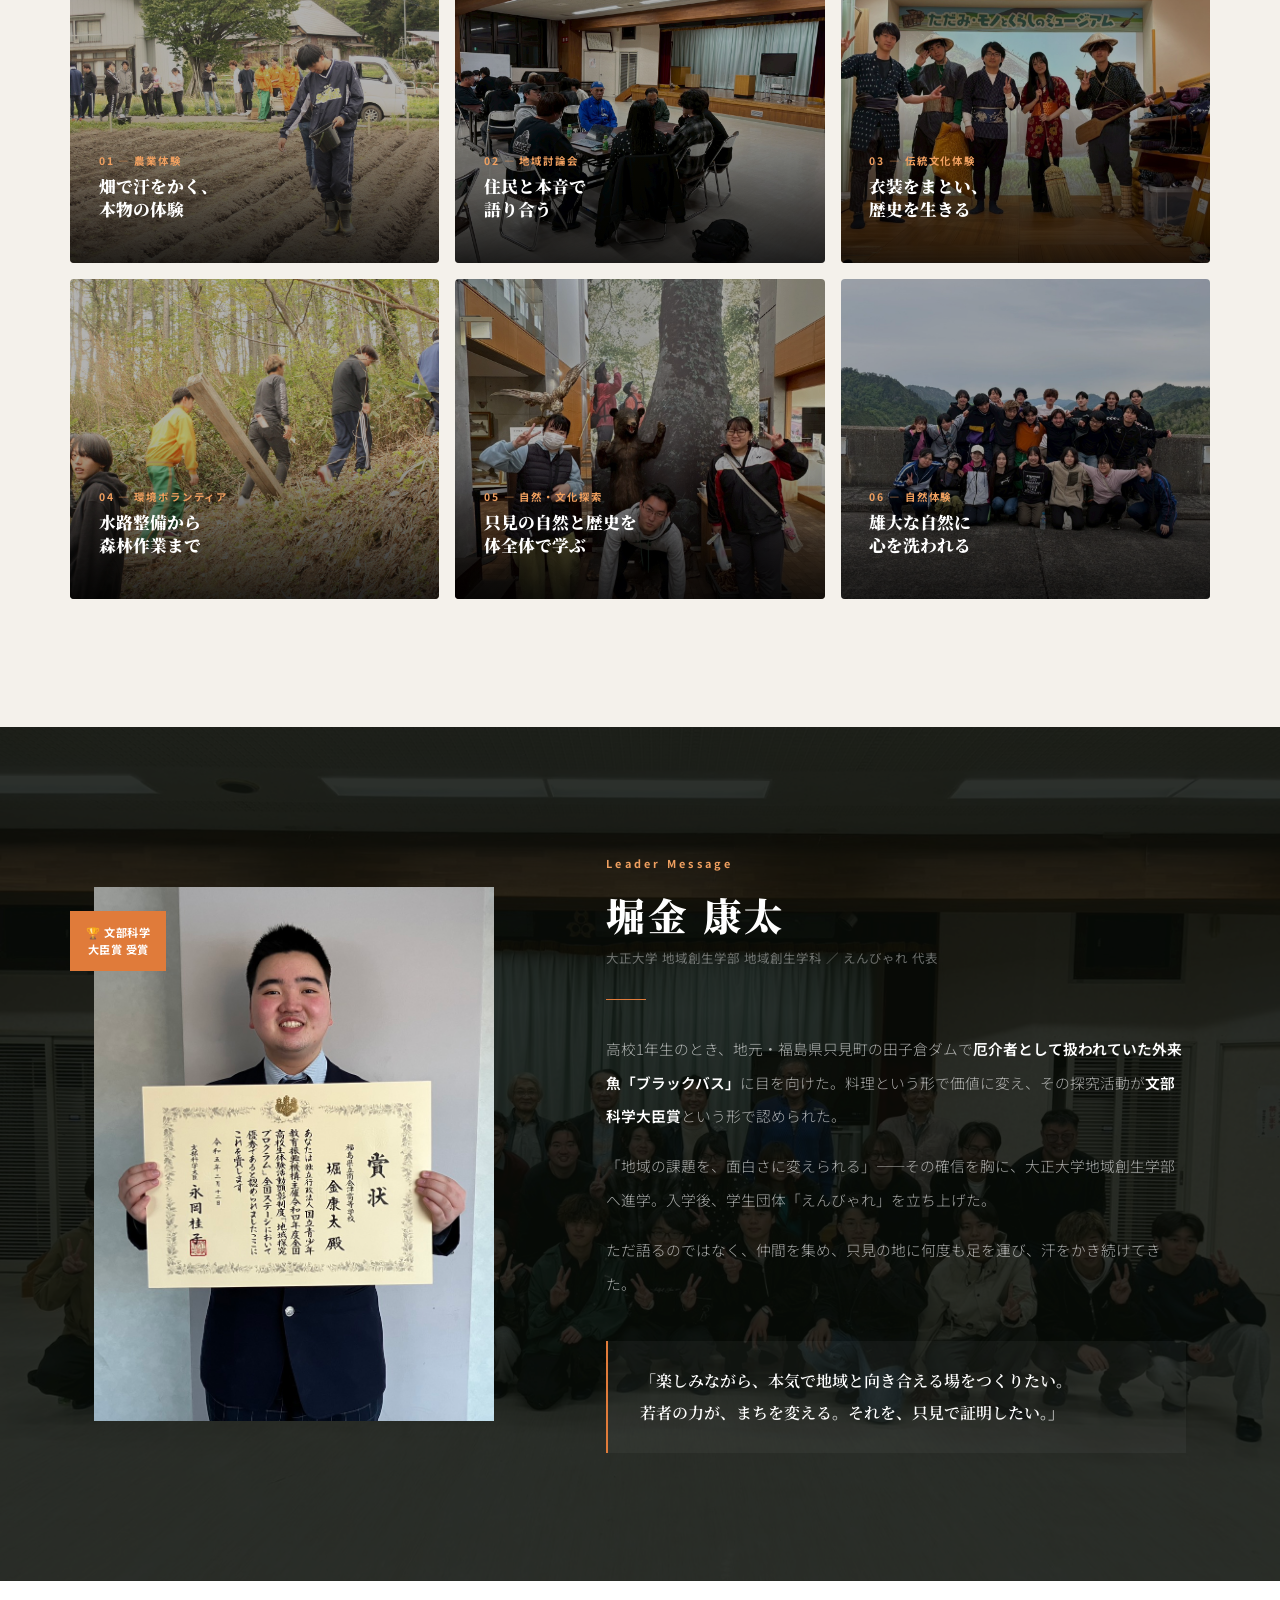
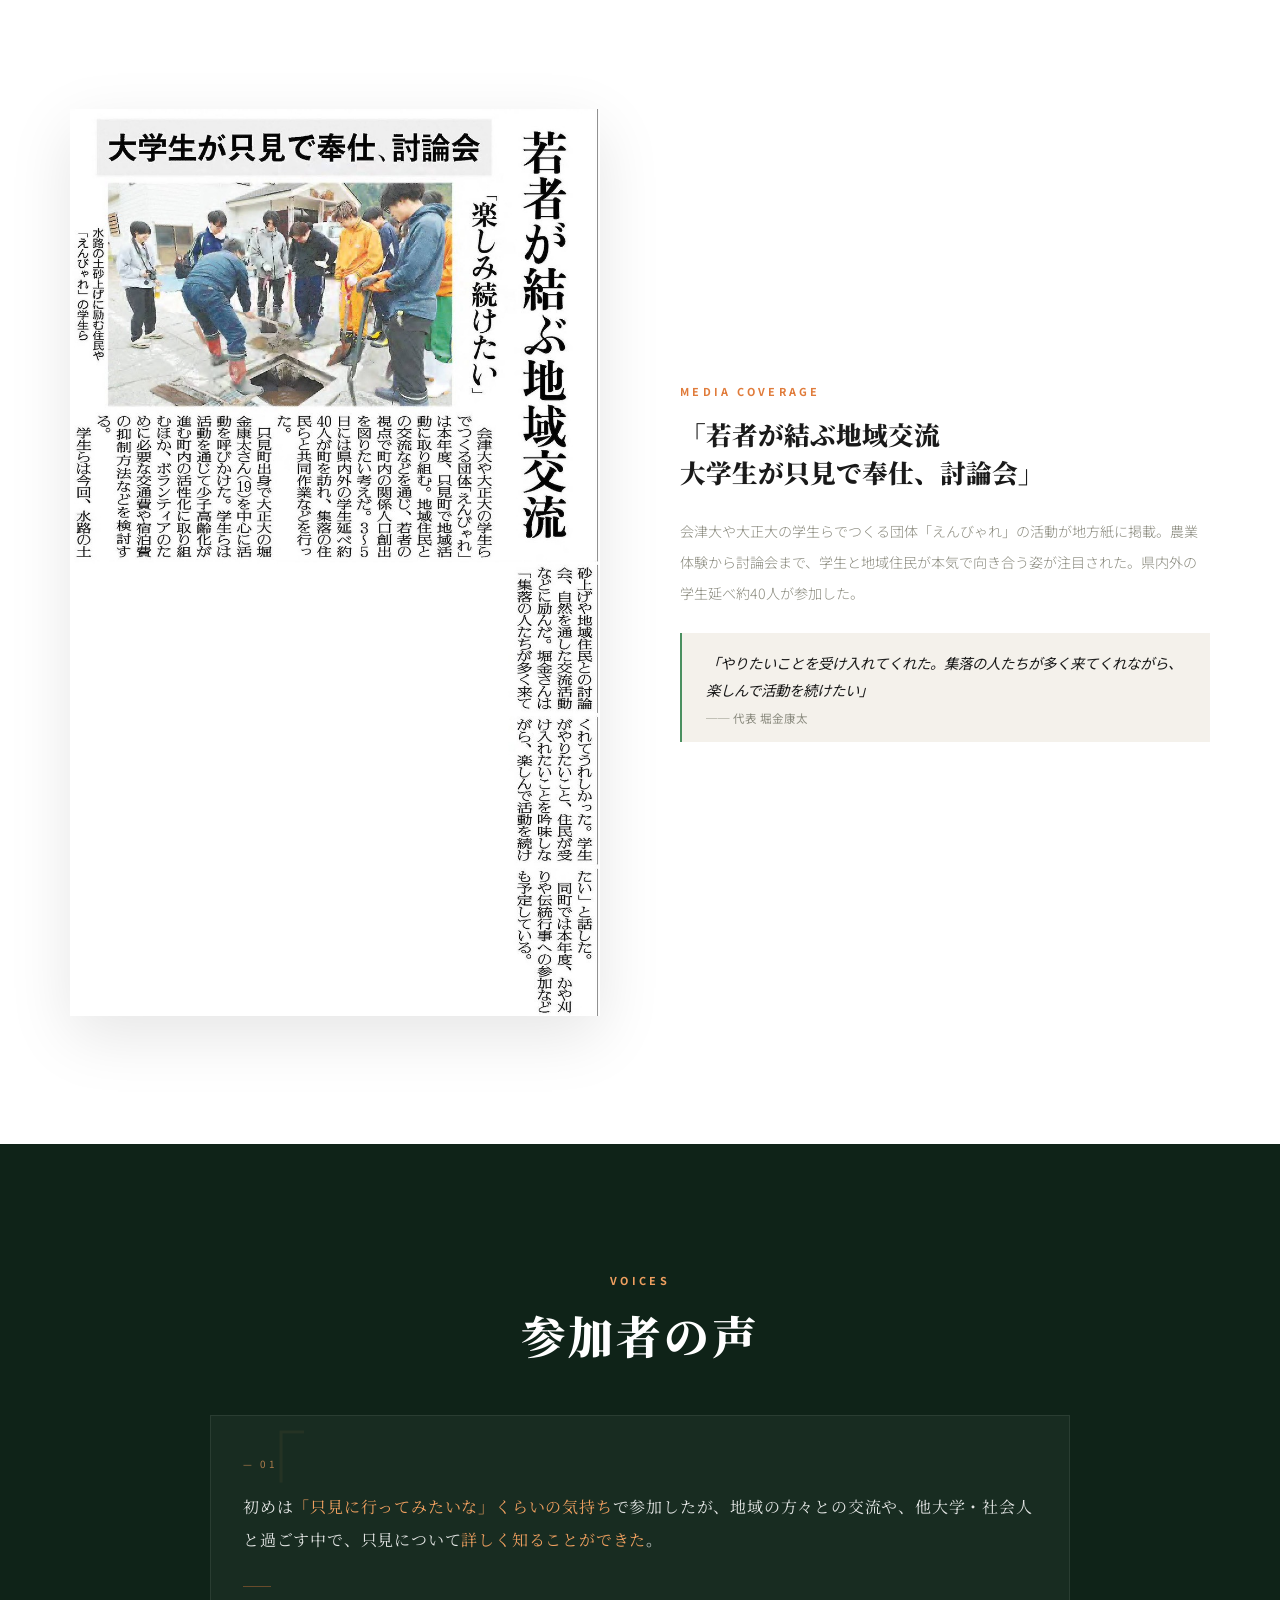
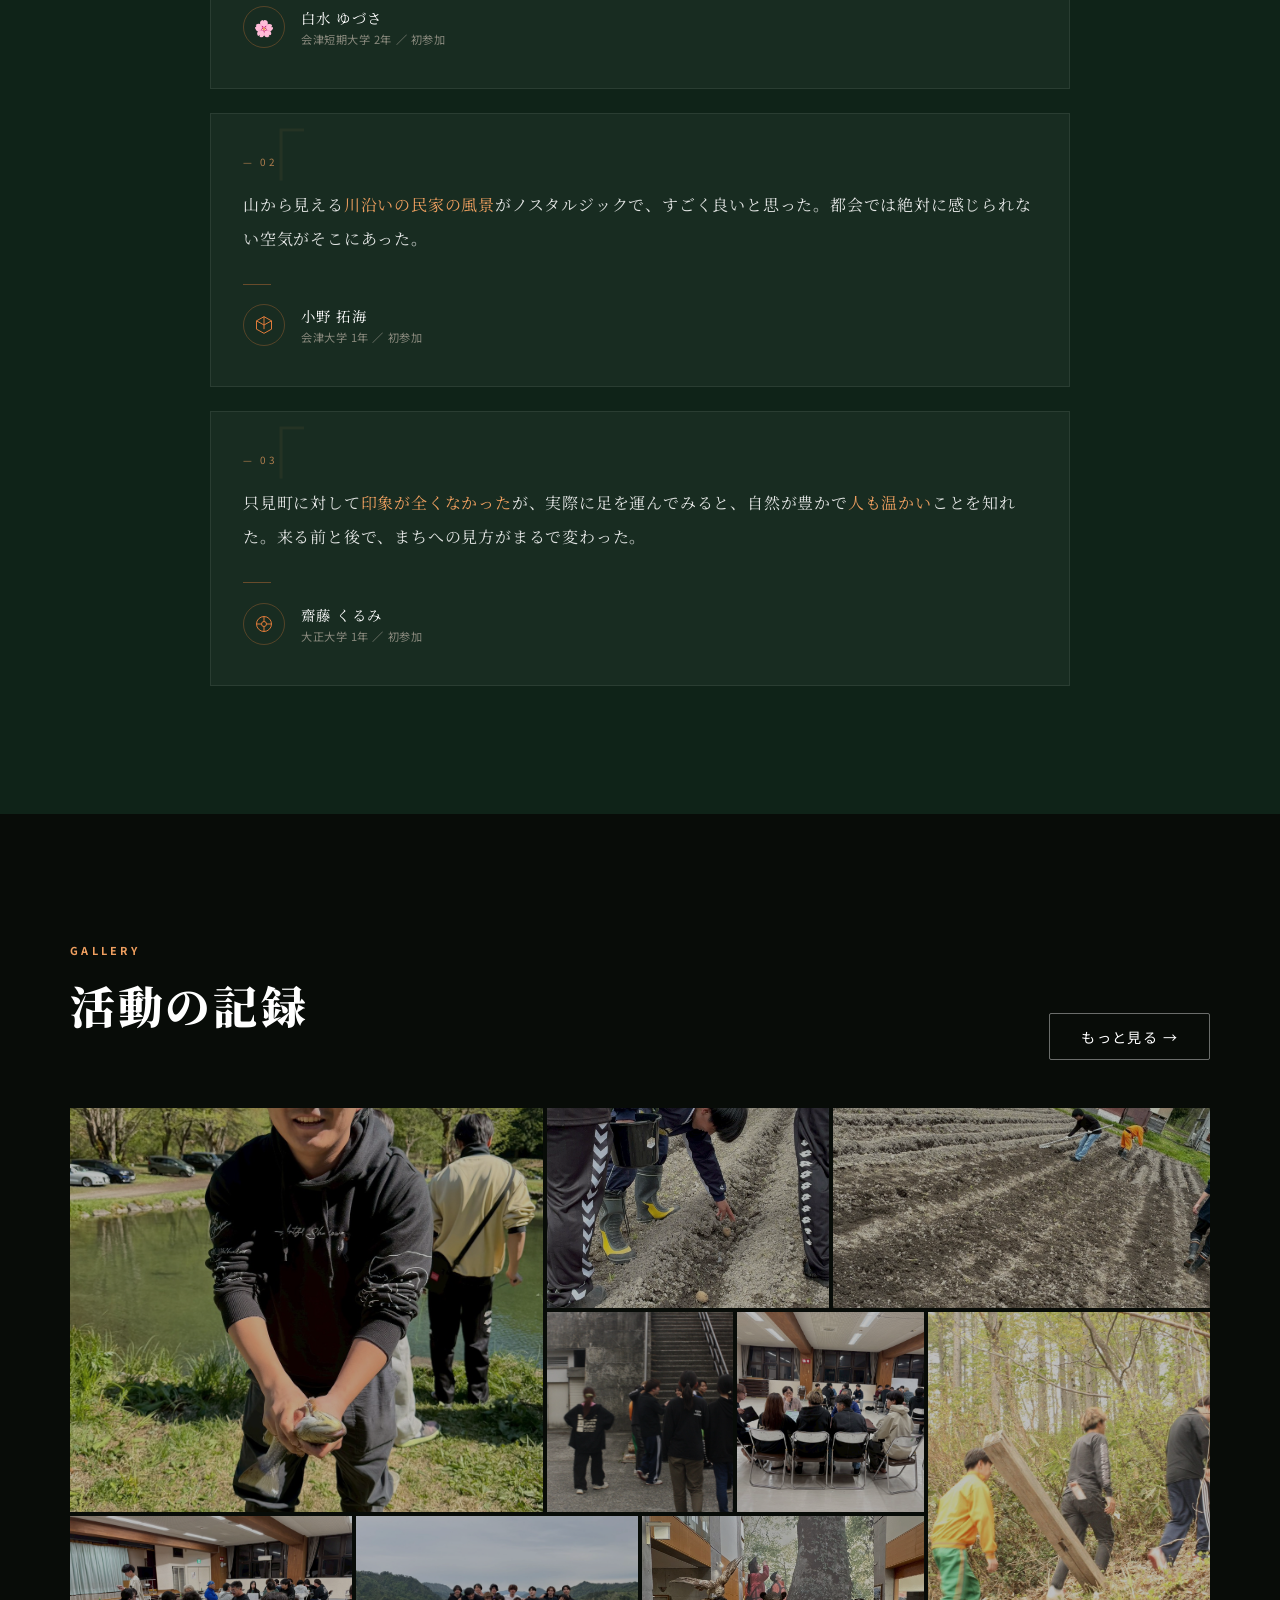
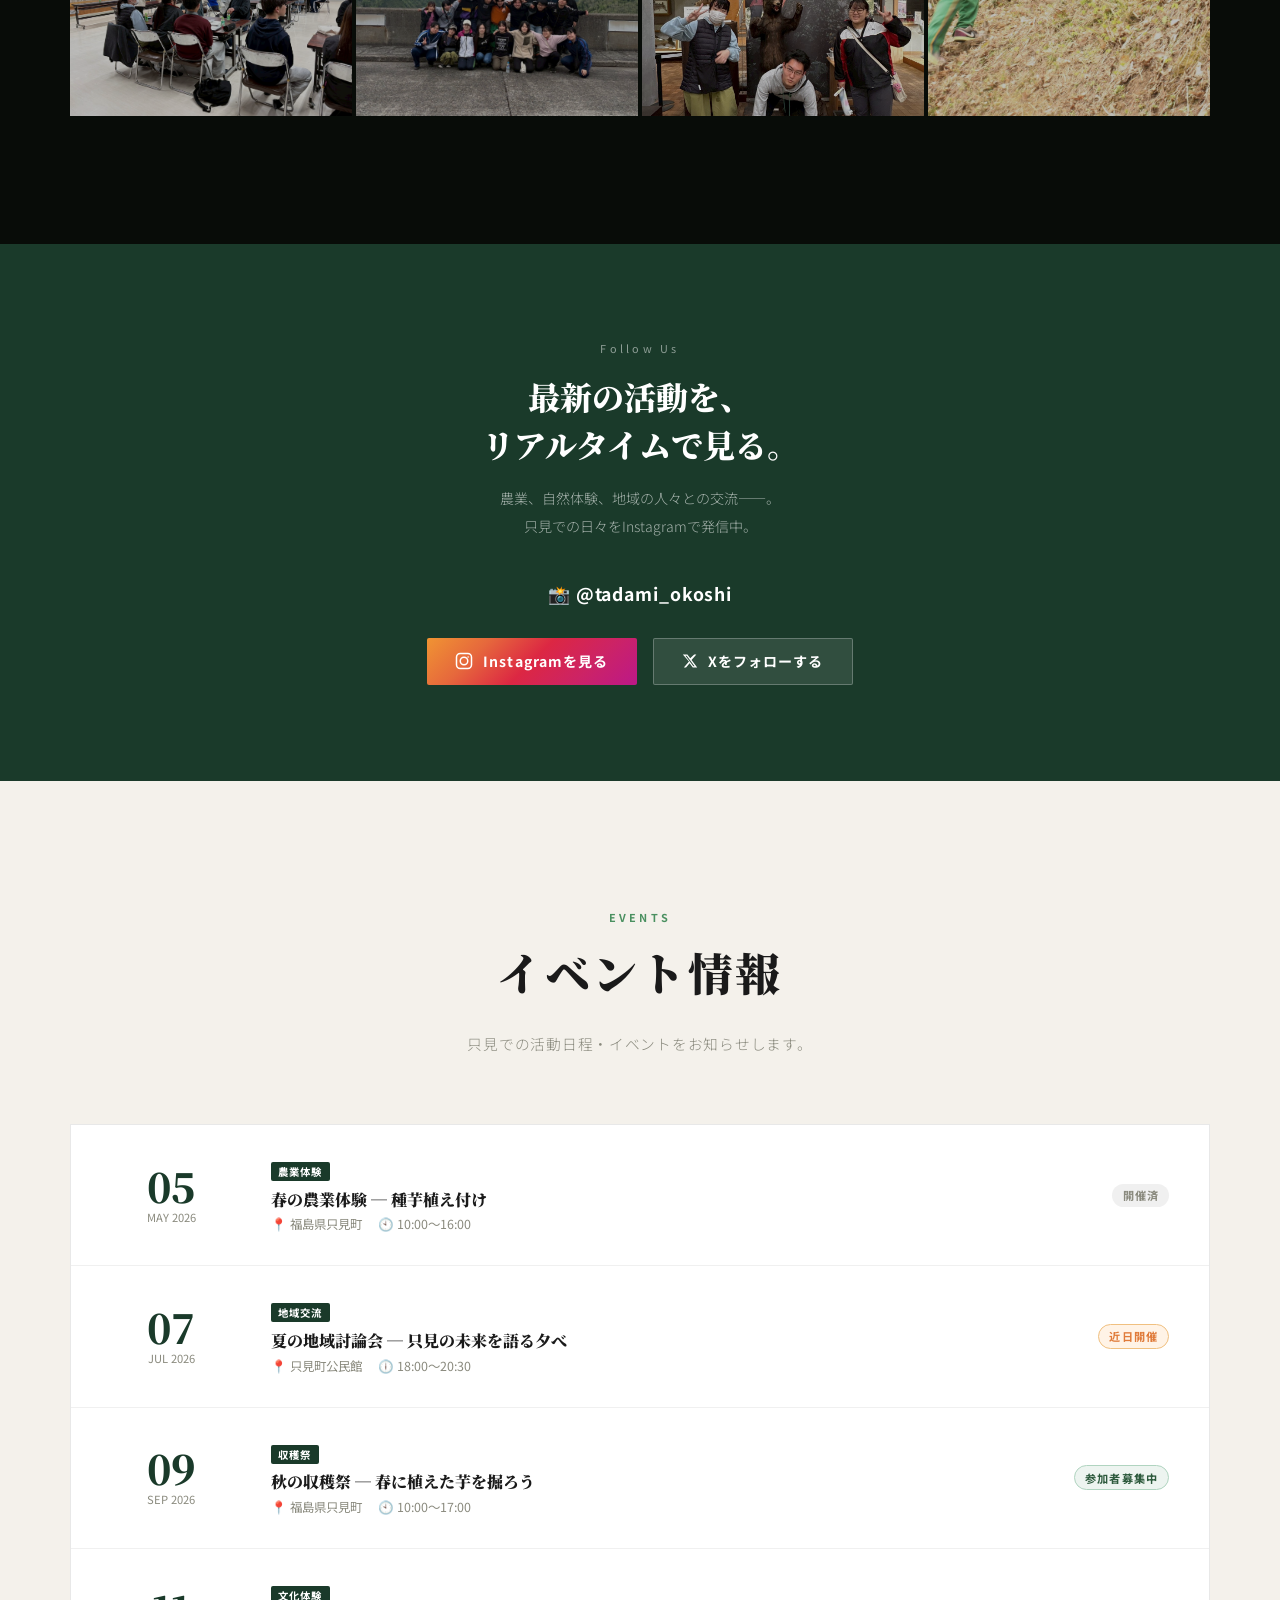
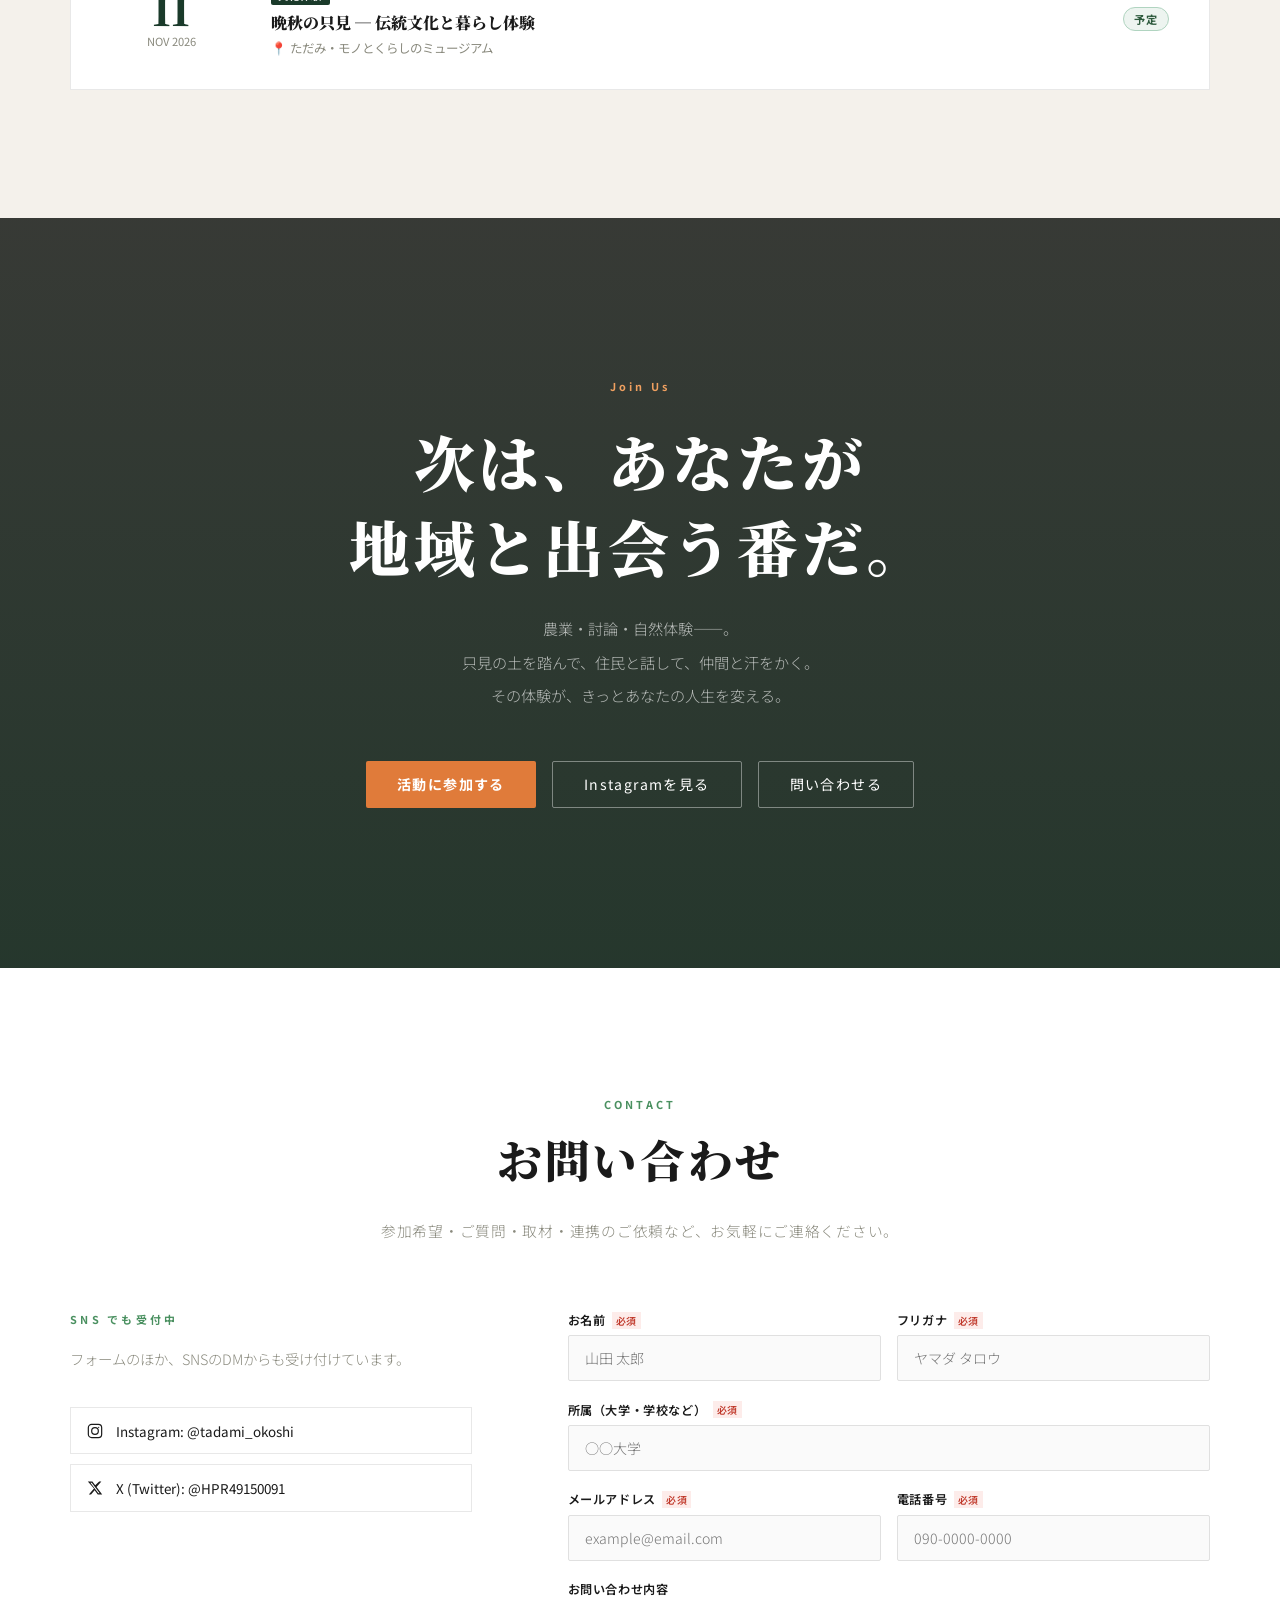
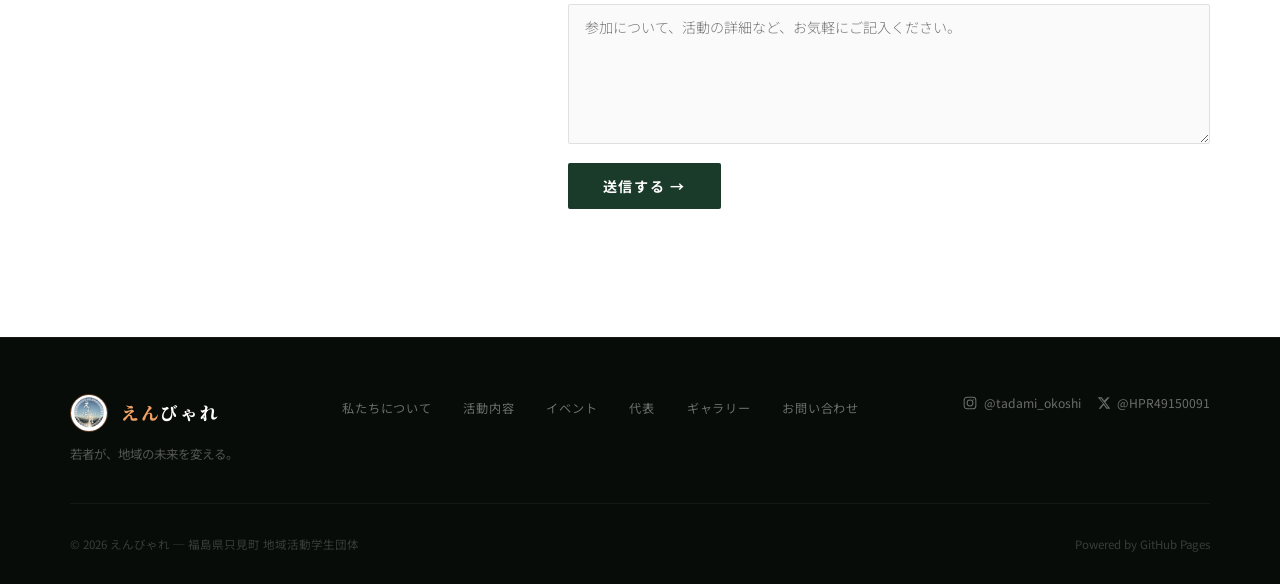
==== commit bb610592: "スマホナビ修正・タブ横スクロール表示" ====
--- a/index.html
+++ b/index.html
@@ -94,6 +94,7 @@
       padding: 0 2.5rem;
       transition: background 0.4s, backdrop-filter 0.4s;
     }
+    .nav-top-row { display: contents; }
 
     nav.scrolled {
       background: rgba(8,12,8,0.92);
@@ -1376,35 +1377,38 @@
         flex-direction: column;
         align-items: stretch;
         height: auto;
-        background: rgba(8,12,8,0.97);
+        background: rgba(8,12,8,0.97) !important;
         backdrop-filter: blur(20px);
       }
       .nav-top-row {
-        display: flex;
+        display: flex !important;
         align-items: center;
         justify-content: space-between;
         padding: 0 1.2rem;
-        height: 52px;
+        height: 50px;
+        flex-shrink: 0;
       }
       .nav-menu {
-        display: flex;
+        display: flex !important;
         overflow-x: auto;
         gap: 0;
-        padding: 0 0.5rem 0.5rem;
+        padding: 0 0.5rem 6px;
         scrollbar-width: none;
         border-top: 1px solid rgba(255,255,255,0.06);
         flex-wrap: nowrap;
         justify-content: flex-start;
+        list-style: none;
+        height: auto;
       }
       .nav-menu::-webkit-scrollbar { display: none; }
       .nav-menu li { flex-shrink: 0; }
       .nav-menu a {
-        font-size: 0.72rem;
-        padding: 0.5rem 0.8rem;
+        font-size: 0.7rem;
+        padding: 6px 10px;
         white-space: nowrap;
         display: block;
-        color: rgba(255,255,255,0.65);
-        letter-spacing: 0.06em;
+        color: rgba(255,255,255,0.7);
+        letter-spacing: 0.05em;
       }
       .nav-right { display: none; }
       .hamburger { display: none; }
